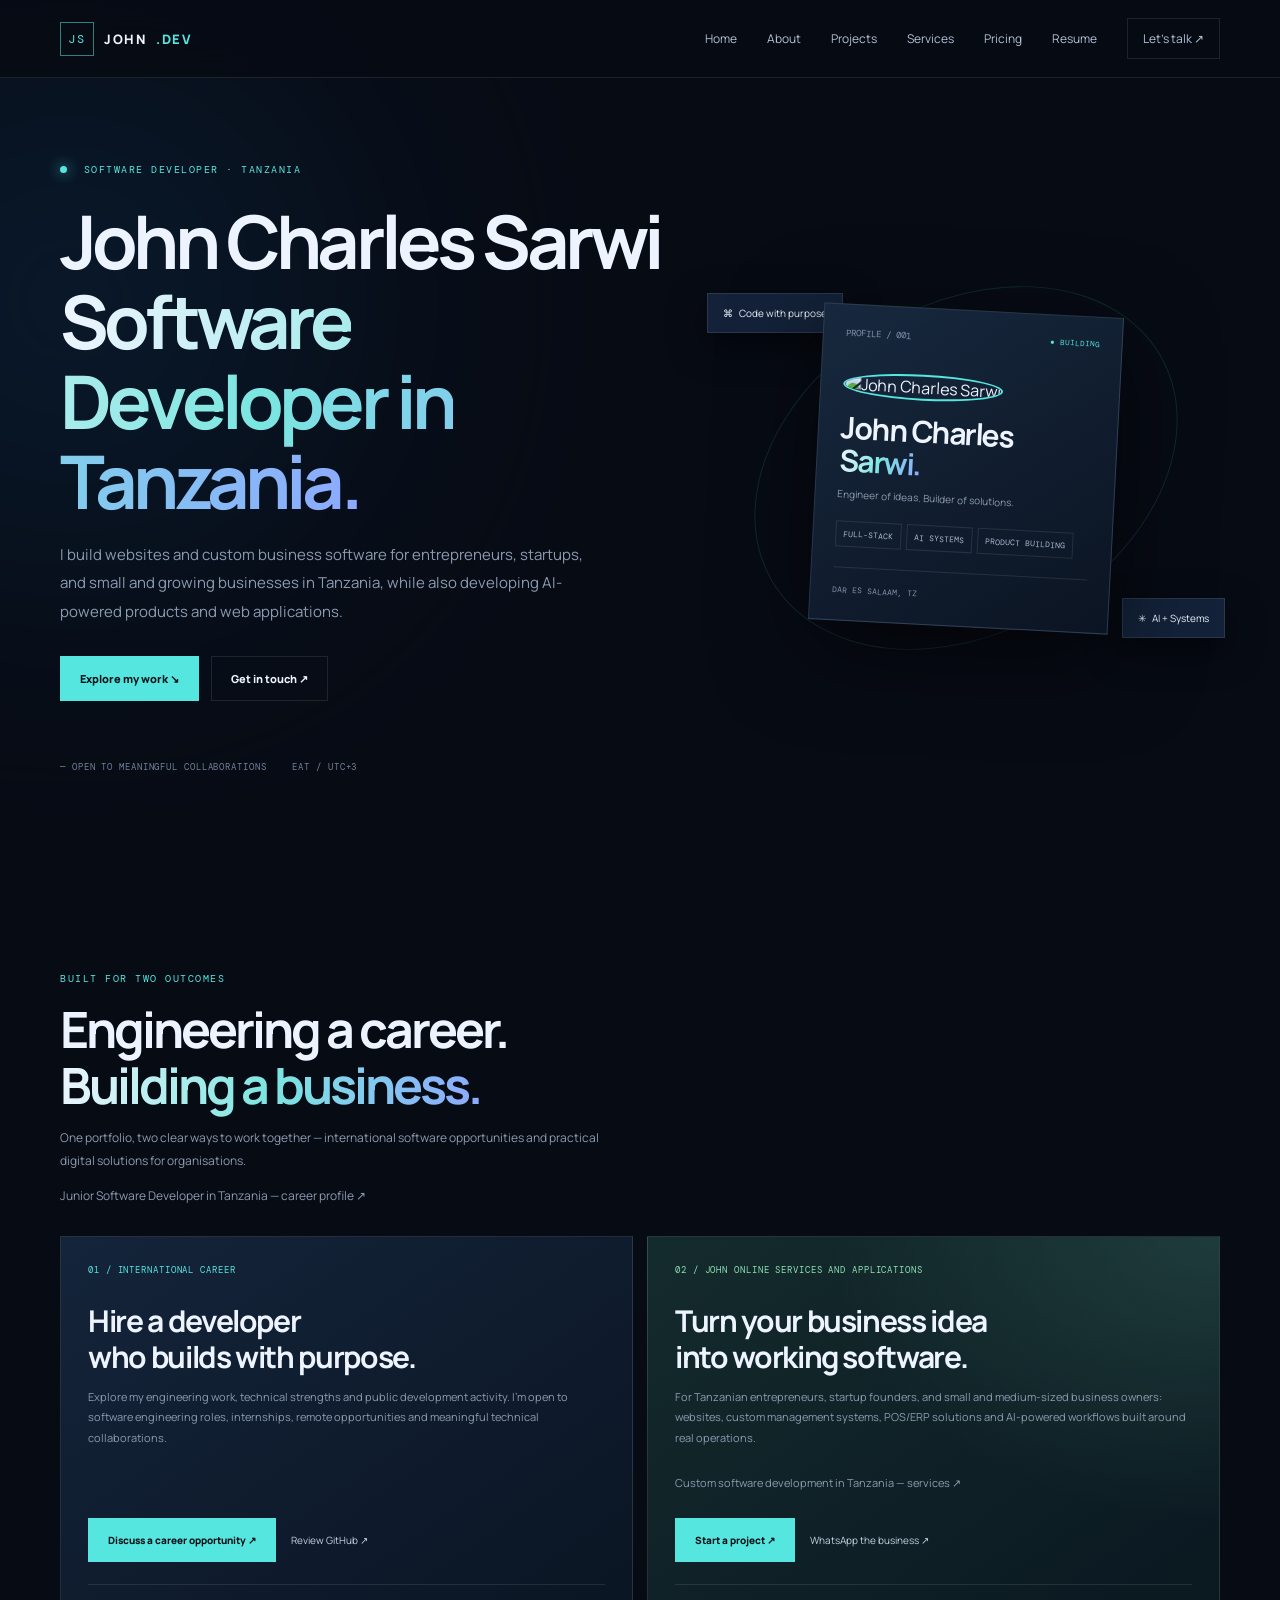
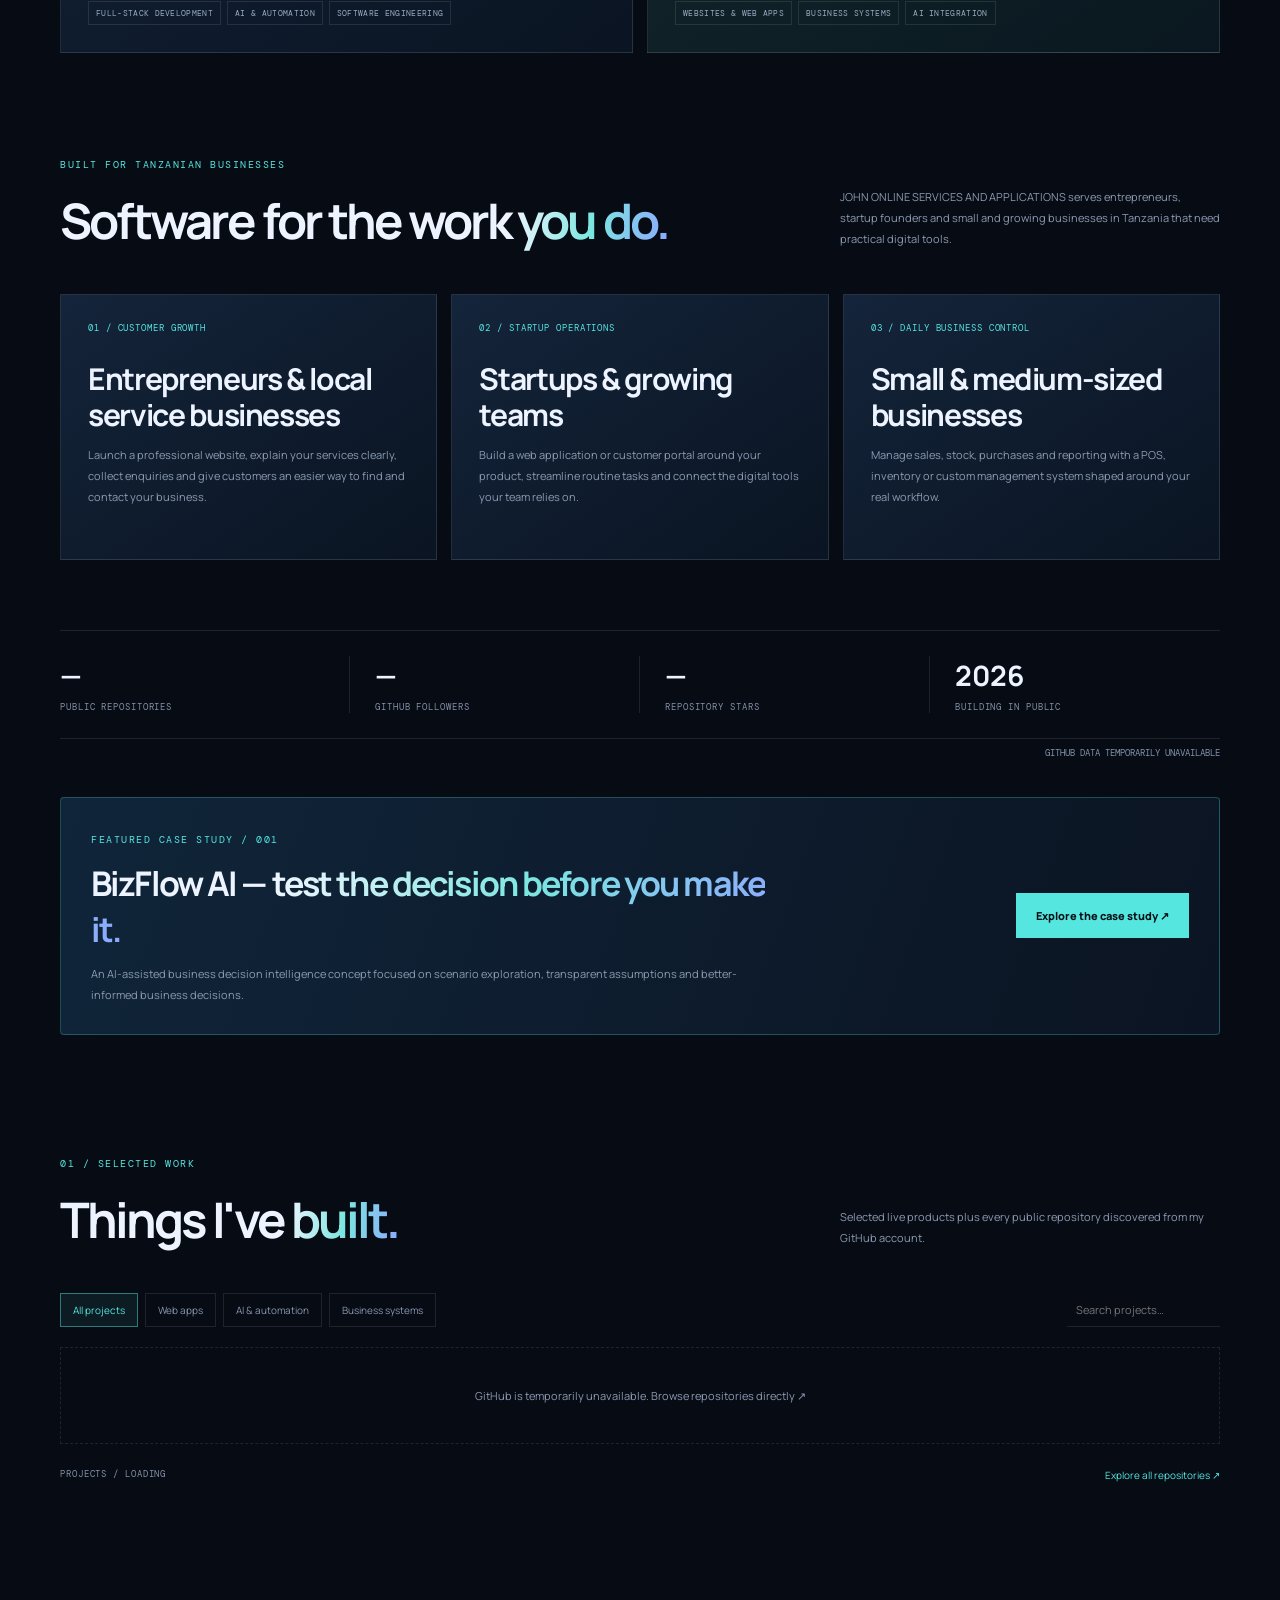
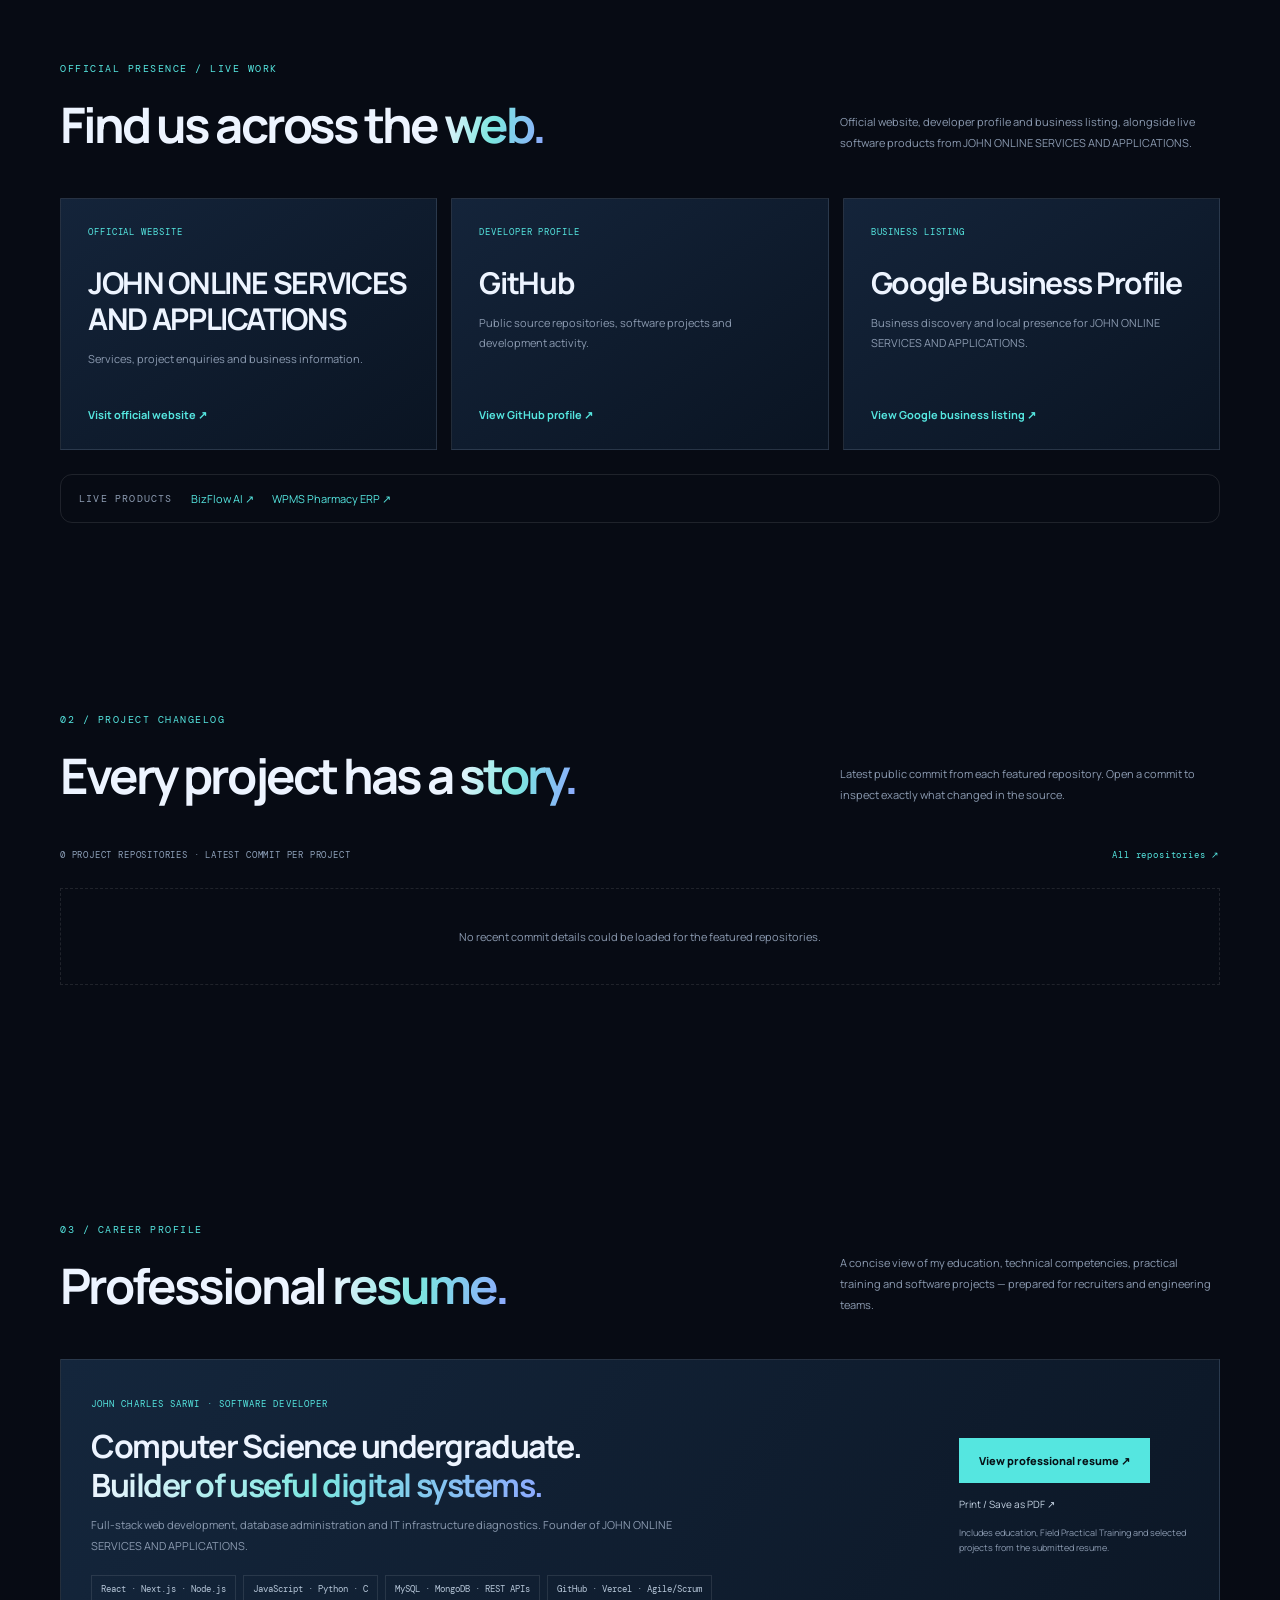
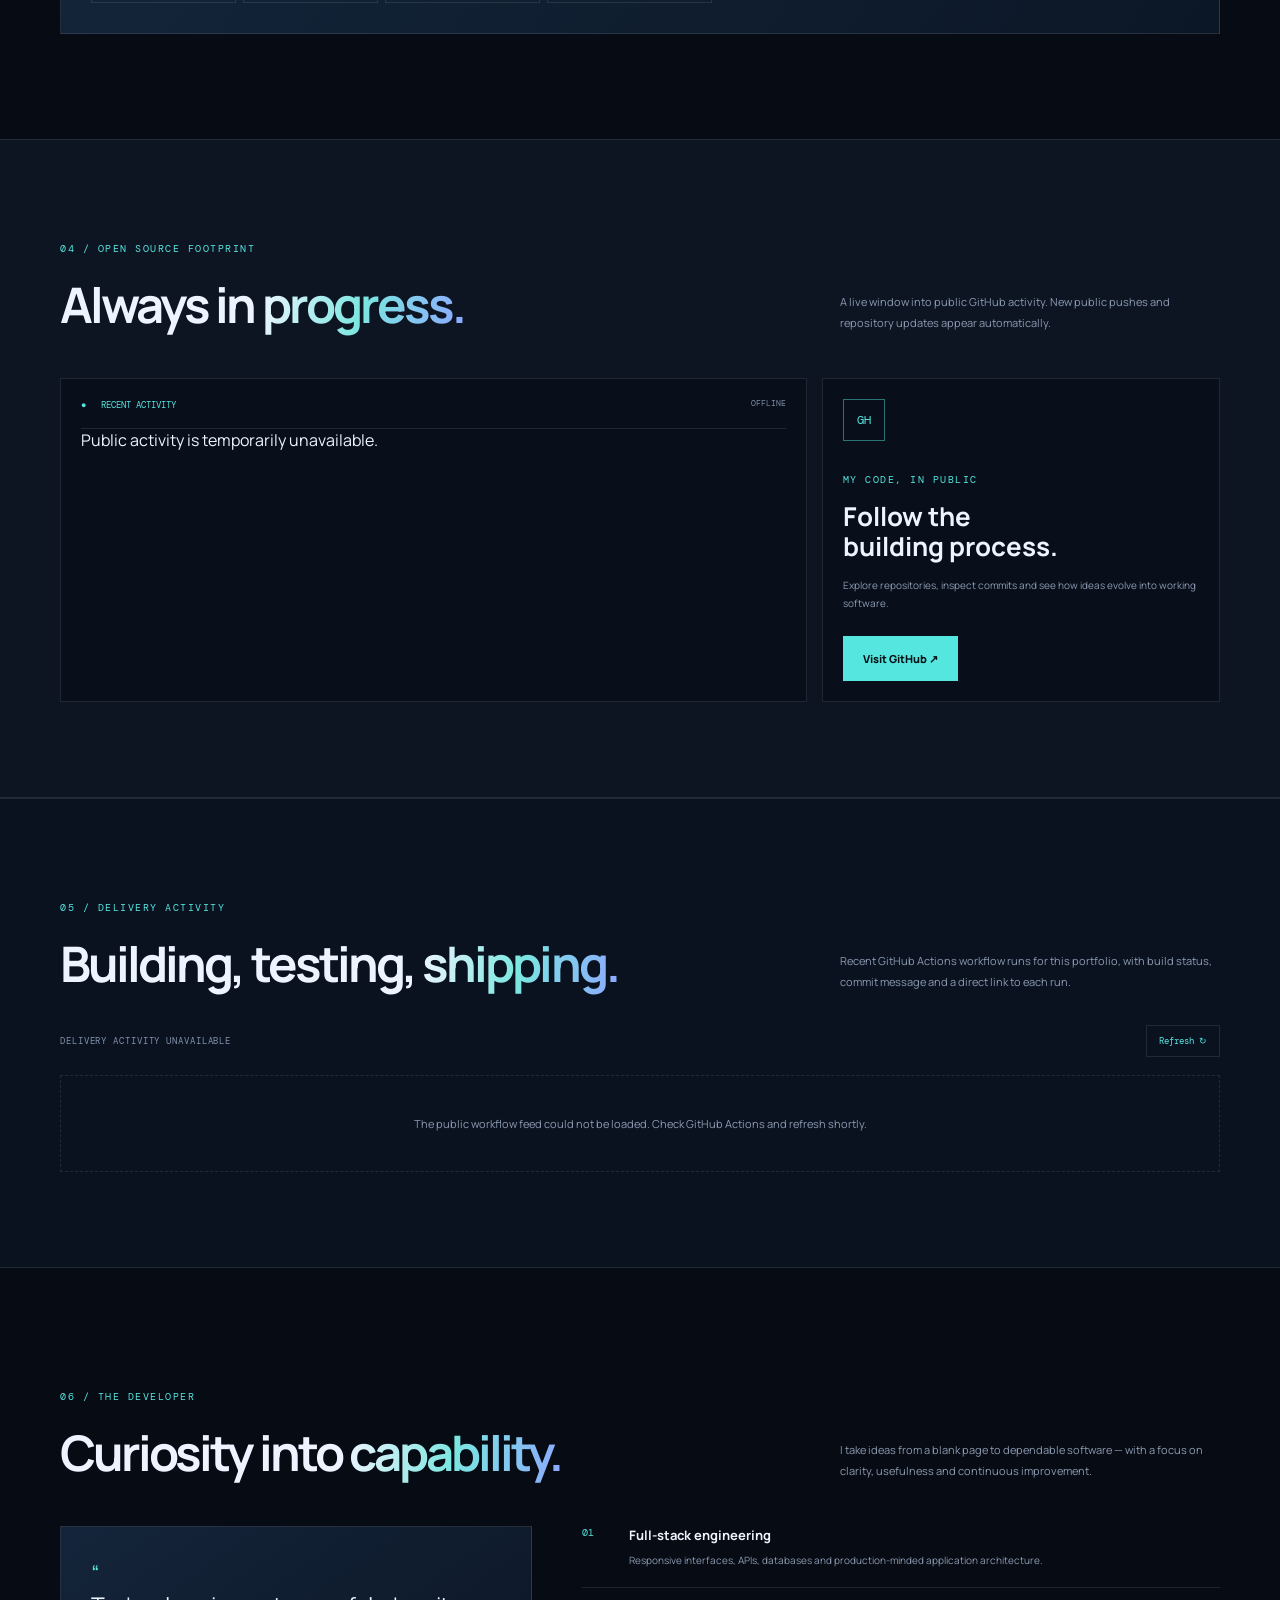
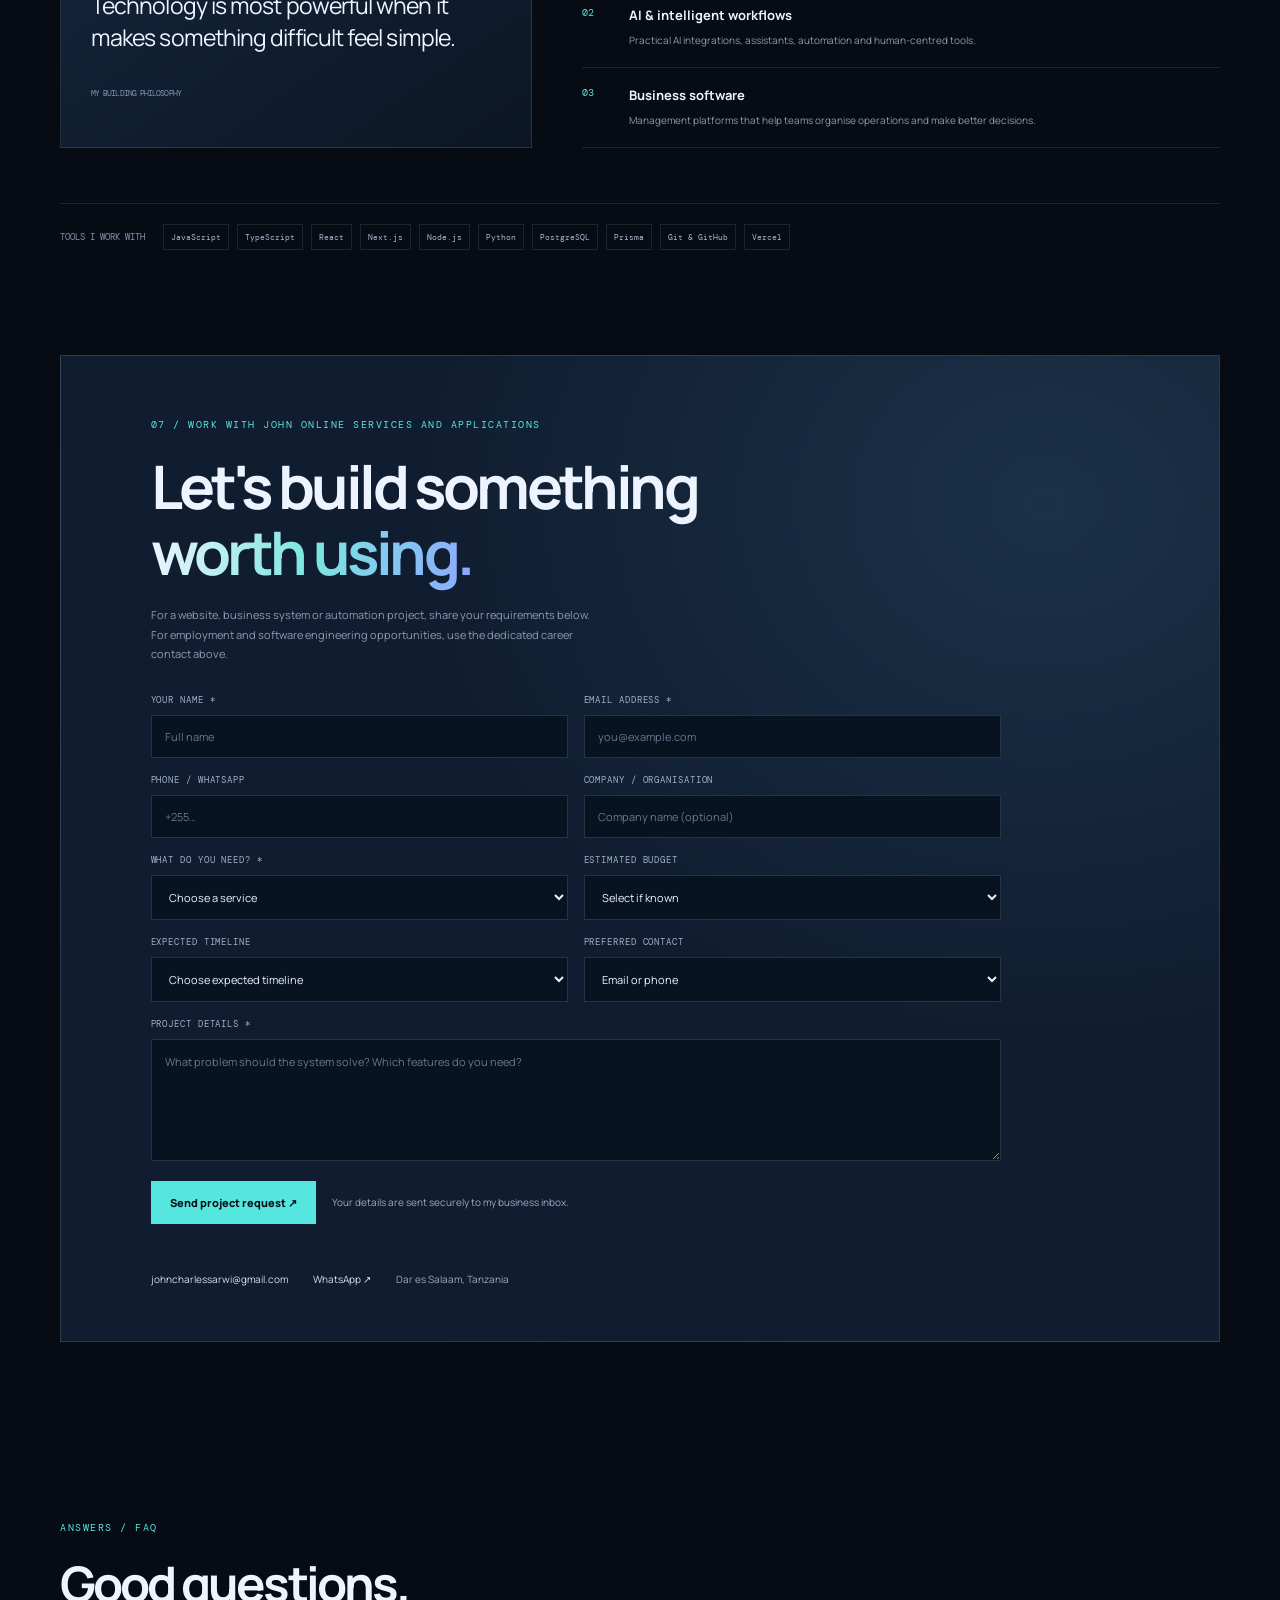
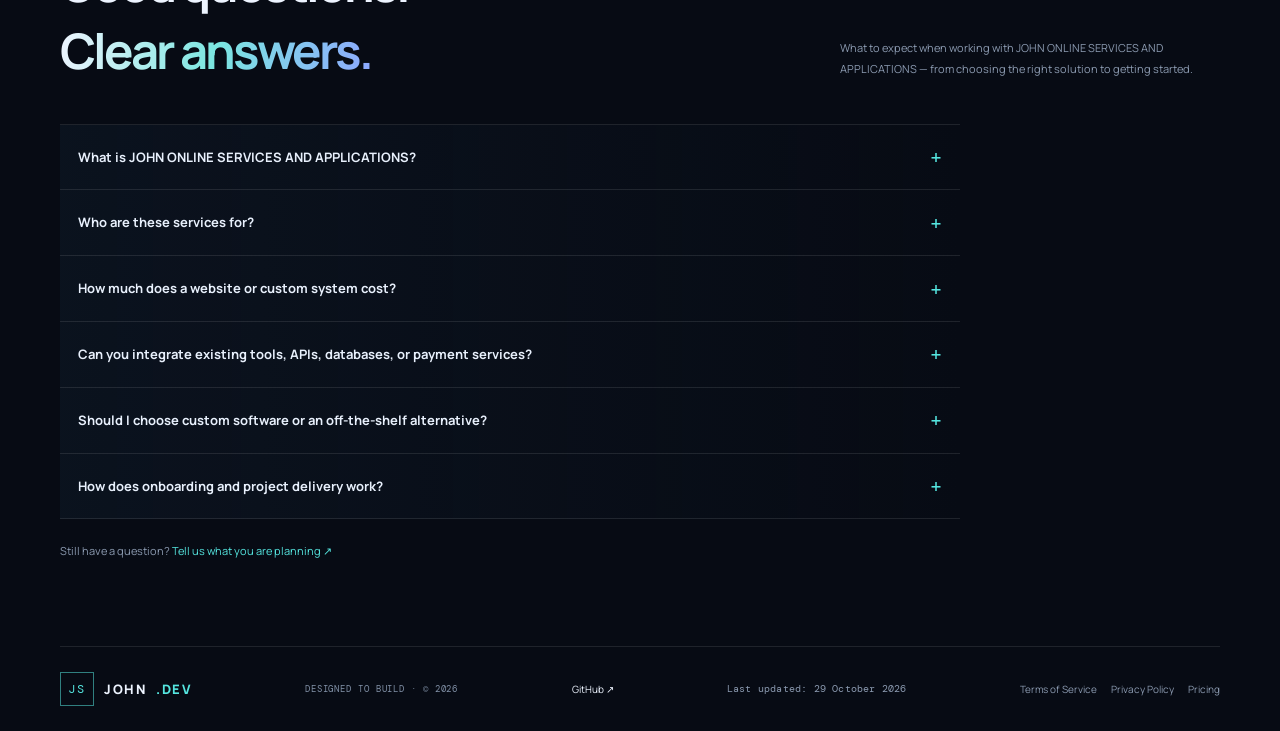
==== index.html @ c63dd0ce "seo: add verified freelancer profile to person entity" ====
<!doctype html>
<html lang="en"><head>
<meta charset="utf-8"><meta name="viewport" content="width=device-width,initial-scale=1">
<meta name="google-site-verification" content="5Con-IZ4HYx-VIyy6lgazP5pYM8YQE2hM-ytPcWqcHI"><meta name="author" content="John Charles Sarwi">
<link rel="me" href="https://www.freelancer.in/u/johnsarwi0002">
<meta name="theme-color" content="#070b14"><meta name="description" content="John Charles Sarwi is a software developer in Tanzania building web apps, AI tools and custom business systems for startups and growing businesses.">
<meta property="og:type" content="website"><meta property="og:locale" content="en_TZ"><meta property="profile:first_name" content="John"><meta property="profile:last_name" content="Sarwi"><meta property="og:site_name" content="John Charles Sarwi"><meta property="og:locale" content="en_TZ"><meta property="og:title" content="John Charles Sarwi | Full-Stack Software Developer in Tanzania"><meta property="og:description" content="John Charles Sarwi is a Tanzania-based Computer Science undergraduate and full-stack software developer building web applications, AI-powered products and business systems. Open to software roles, internships and remote opportunities."><meta property="og:url" content="https://john-charles-sarwi-portfolio.vercel.app/"><meta property="og:image" content="https://avatars.githubusercontent.com/u/263143496?v=4"><meta property="og:image:alt" content="John Charles Sarwi — software developer"><meta name="twitter:card" content="summary"><meta name="twitter:title" content="John Charles Sarwi | Full-Stack Software Developer in Tanzania"><meta name="twitter:description" content="John Charles Sarwi is a Tanzania-based Computer Science undergraduate and full-stack software developer building web applications, AI-powered products and business systems. Open to software roles, internships and remote opportunities."><meta name="twitter:image" content="https://avatars.githubusercontent.com/u/263143496?v=4"><link rel="canonical" href="https://john-charles-sarwi-portfolio.vercel.app/">
<link rel="icon" href="https://avatars.githubusercontent.com/u/263143496?v=4">
<link rel="preconnect" href="https://fonts.googleapis.com"><link rel="preconnect" href="https://fonts.gstatic.com" crossorigin><link href="https://fonts.googleapis.com/css2?family=DM+Mono:wght@400;500&family=Manrope:wght@400;500;600;700;800&display=swap" rel="stylesheet">
<link rel="stylesheet" href="./styles.css"><title>John Charles Sarwi | Full-Stack Software Developer in Tanzania</title><script type="application/ld+json">
{
  "@context": "https://schema.org",
  "@graph": [
    {
      "@type": "Person",
      "@id": "https://john-charles-sarwi-portfolio.vercel.app/#john-charles-sarwi",
      "name": "John Charles Sarwi",
      "url": "https://john-charles-sarwi-portfolio.vercel.app/",
      "jobTitle": "Software Developer",
      "description": "Computer Science undergraduate and full-stack software developer based in Tanzania.",
      "address": {
        "@type": "PostalAddress",
        "addressCountry": "TZ"
      },
      "sameAs": [
        "https://github.com/johncharlessarwi-dot",
        "https://www.freelancer.in/u/johnsarwi0002"
      ],
      "knowsAbout": [
        "Full-stack web development",
        "Software engineering",
        "Artificial intelligence",
        "Business management systems",
        "Database design",
        "Web application development"
      ]
    },
    {
      "@type": "Organization",
      "@id": "https://john-charles-sarwi-portfolio.vercel.app/#organization",
      "name": "JOHN ONLINE SERVICES AND APPLICATIONS",
      "sameAs": [
        "https://www.google.com/maps/search/?api=1&query=John%20Online%20Services%20%26%20Applications&query_place_id=ChIJe70pvuPZORgRhiDtPHcePhY"
      ],
      "url": "https://john-charles-sarwi-portfolio.vercel.app/",
      "email": "johncharlessarwi@gmail.com",
      "telephone": "+255698170989",
      "founder": {
        "@id": "https://john-charles-sarwi-portfolio.vercel.app/#john-charles-sarwi"
      },
      "areaServed": {
        "@type": "Country",
        "name": "Tanzania"
      },
      "description": "Websites, custom business systems, software development and AI-powered digital solutions."
    },
    {
      "@type": "WebSite",
      "@id": "https://john-charles-sarwi-portfolio.vercel.app/#website",
      "url": "https://john-charles-sarwi-portfolio.vercel.app/",
      "name": "John Charles Sarwi — Software Developer",
      "inLanguage": "en-TZ",
      "publisher": {
        "@id": "https://john-charles-sarwi-portfolio.vercel.app/#john-charles-sarwi"
      }
    },
    {
      "@type": "FAQPage",
      "@id": "https://john-charles-sarwi-portfolio.vercel.app/#faq",
      "url": "https://john-charles-sarwi-portfolio.vercel.app/#faq",
      "name": "Frequently asked questions — JOHN ONLINE SERVICES AND APPLICATIONS",
      "mainEntity": [
        {
          "@type": "Question",
          "name": "What is JOHN ONLINE SERVICES AND APPLICATIONS?",
          "acceptedAnswer": {
            "@type": "Answer",
            "text": "JOHN ONLINE SERVICES AND APPLICATIONS provides digital services including custom websites and web applications, business management systems, POS and ERP solutions, inventory tools, and AI-enabled workflows. The aim is to turn practical business or organisational needs into useful software."
          }
        },
        {
          "@type": "Question",
          "name": "Who are these services for?",
          "acceptedAnswer": {
            "@type": "Answer",
            "text": "The services are intended for individuals, startups, small and medium-sized businesses, and organisations that need a website, a tailored digital system, or help improving an existing workflow."
          }
        },
        {
          "@type": "Question",
          "name": "How much does a website or custom system cost?",
          "acceptedAnswer": {
            "@type": "Answer",
            "text": "There is no single fixed price for every project. Cost depends on the required features, complexity, integrations, delivery scope, and ongoing support. Share your requirements and estimated budget through the project form to request a tailored quotation before committing."
          }
        },
        {
          "@type": "Question",
          "name": "Can you integrate existing tools, APIs, databases, or payment services?",
          "acceptedAnswer": {
            "@type": "Answer",
            "text": "Integration requirements can be discussed during project discovery. Compatibility depends on the third-party provider, available API or documentation, access permissions, and technical requirements; the exact integration scope is confirmed before work begins."
          }
        },
        {
          "@type": "Question",
          "name": "Should I choose custom software or an off-the-shelf alternative?",
          "acceptedAnswer": {
            "@type": "Answer",
            "text": "An existing product or spreadsheet may be the better choice when it already handles your process well. Custom software is worth considering when your workflow has specific requirements, several processes need to work together, or standard tools create limitations. We can discuss both approaches before you decide."
          }
        },
        {
          "@type": "Question",
          "name": "How does onboarding and project delivery work?",
          "acceptedAnswer": {
            "@type": "Answer",
            "text": "Start by sending a project request with your goals and required features. We then discuss the requirements, confirm the proposed scope, estimate and milestones, and agree on the next steps. Once approved, the solution is developed, reviewed and tested with you before launch and handover."
          }
        }
      ]
    }
  ]
}
</script></head>
<body><div class="glow"></div><header><a class="brand" href="#home"><b>JS</b> JOHN<span>.DEV</span></a><button id="menu" type="button" aria-controls="nav" aria-expanded="false" aria-label="Open navigation menu">☰</button><nav id="nav"><a href="./index.html">Home</a><a href="./about.html">About</a><a href="./projects.html">Projects</a><a href="./services.html">Services</a><a href="./pricing.html">Pricing</a><a href="./resume.html">Resume</a><a href="./contact.html" class="navbtn">Let's talk ↗</a></nav></header>
<main><section class="hero wrap" id="home"><div><div class="eyebrow"><i></i> SOFTWARE DEVELOPER · TANZANIA</div><h1>John Charles Sarwi<br><em>Software Developer in Tanzania.</em></h1><p class="lead">I build websites and custom business software for entrepreneurs, startups, and small and growing businesses in Tanzania, while also developing AI-powered products and web applications.</p><div class="actions"><a class="primary" href="#work">Explore my work ↘</a><a class="secondary" href="mailto:johncharlessarwi@gmail.com">Get in touch ↗</a></div><div class="meta">— OPEN TO MEANINGFUL COLLABORATIONS <span>EAT / UTC+3</span></div></div><div class="visual"><div class="orbit"></div><div class="profile"><div class="profiletop">PROFILE / 001 <small>● BUILDING</small></div><img src="https://avatars.githubusercontent.com/u/263143496?v=4" alt="John Charles Sarwi" width="76" height="76" fetchpriority="high" decoding="async"><h2>John Charles<br><em>Sarwi.</em></h2><p>Engineer of ideas. Builder of solutions.</p><div class="tags"><span>FULL-STACK</span><span>AI SYSTEMS</span><span>PRODUCT BUILDING</span></div><hr><small>DAR ES SALAAM, TZ</small></div><div class="float f1">⌘ &nbsp; Code with purpose</div><div class="float f2">✳ &nbsp; AI + Systems</div></div></section>
<section class="dual-path wrap" aria-label="Career and business opportunities">
<div class="path-intro"><label>BUILT FOR TWO OUTCOMES</label><h2>Engineering a career.<br><em>Building a business.</em></h2><p>One portfolio, two clear ways to work together — international software opportunities and practical digital solutions for organisations.</p><p><a href="./software-developer-tanzania.html">Junior Software Developer in Tanzania — career profile ↗</a></p></div>
<div class="path-grid">
<article class="path-card career-path" id="career"><div class="path-index">01 / INTERNATIONAL CAREER</div><h3>Hire a developer<br>who builds with purpose.</h3><p>Explore my engineering work, technical strengths and public development activity. I'm open to software engineering roles, internships, remote opportunities and meaningful technical collaborations.</p><div class="path-actions"><a class="primary" href="mailto:johncharlessarwi@gmail.com?subject=Software%20Developer%20Opportunity">Discuss a career opportunity ↗</a><a href="https://github.com/johncharlessarwi-dot" target="_blank" rel="noreferrer">Review GitHub ↗</a></div><div class="path-tags"><span>FULL-STACK DEVELOPMENT</span><span>AI & AUTOMATION</span><span>SOFTWARE ENGINEERING</span></div></article>
<article class="path-card business-path" id="business"><div class="path-index">02 / JOHN ONLINE SERVICES AND APPLICATIONS</div><h3>Turn your business idea<br>into working software.</h3><p>For Tanzanian entrepreneurs, startup founders, and small and medium-sized business owners: websites, custom management systems, POS/ERP solutions and AI-powered workflows built around real operations.</p><p><a href="./custom-software-development-tanzania.html">Custom software development in Tanzania — services ↗</a></p><div class="path-actions"><a class="primary" href="#contact">Start a project ↗</a><a href="https://wa.me/255698170989?text=Hello%20JOHN%20ONLINE%20SERVICES%20AND%20APPLICATIONS%2C%20I%20would%20like%20to%20discuss%20a%20digital%20solution." target="_blank" rel="noreferrer">WhatsApp the business ↗</a></div><div class="path-tags"><span>WEBSITES & WEB APPS</span><span>BUSINESS SYSTEMS</span><span>AI INTEGRATION</span></div></article>
</div></section>
<section class="section wrap buyer-use-cases" id="business-use-cases"><div class="heading"><div><label>BUILT FOR TANZANIAN BUSINESSES</label><h2>Software for the work <em>you do.</em></h2></div><p>JOHN ONLINE SERVICES AND APPLICATIONS serves entrepreneurs, startup founders and small and growing businesses in Tanzania that need practical digital tools.</p></div><div class="path-grid"><article class="path-card"><div class="path-index">01 / CUSTOMER GROWTH</div><h3>Entrepreneurs & local service businesses</h3><p>Launch a professional website, explain your services clearly, collect enquiries and give customers an easier way to find and contact your business.</p></article><article class="path-card"><div class="path-index">02 / STARTUP OPERATIONS</div><h3>Startups & growing teams</h3><p>Build a web application or customer portal around your product, streamline routine tasks and connect the digital tools your team relies on.</p></article><article class="path-card"><div class="path-index">03 / DAILY BUSINESS CONTROL</div><h3>Small & medium-sized businesses</h3><p>Manage sales, stock, purchases and reporting with a POS, inventory or custom management system shaped around your real workflow.</p></article></div></section><section class="stats wrap"><div><b id="repos">—</b><small>PUBLIC REPOSITORIES</small></div><div><b id="followers">—</b><small>GITHUB FOLLOWERS</small></div><div><b id="stars">—</b><small>REPOSITORY STARS</small></div><div><b>2026</b><small>BUILDING IN PUBLIC</small></div><p id="sync">Connecting to GitHub…</p></section>
<section class="featured-case wrap" aria-label="Featured project case study"><div><label>FEATURED CASE STUDY / 001</label><h2>BizFlow AI — <em>test the decision before you make it.</em></h2><p>An AI-assisted business decision intelligence concept focused on scenario exploration, transparent assumptions and better-informed business decisions.</p></div><a class="primary" href="./bizflow-ai.html">Explore the case study ↗</a></section>
<section class="section wrap" id="work"><div class="heading"><div><label>01 / SELECTED WORK</label><h2>Things I've <em>built.</em></h2></div><p>Selected live products plus every public repository discovered from my GitHub account.</p></div><div class="toolbar"><div id="filters"><button class="active" data-filter="all">All projects</button><button data-filter="web">Web apps</button><button data-filter="ai">AI & automation</button><button data-filter="systems">Business systems</button></div><input id="search" placeholder="Search projects…" aria-label="Search projects"></div><div id="projects" class="projects"><div class="loading">Loading projects from GitHub…</div></div><div class="foot"><small id="count">PROJECTS / LOADING</small><a href="https://github.com/johncharlessarwi-dot?tab=repositories" target="_blank" rel="noreferrer">Explore all repositories ↗</a></div></section>
<section class="section wrap official-presence" id="official-presence"><div class="heading"><div><label>OFFICIAL PRESENCE / LIVE WORK</label><h2>Find us across the <em>web.</em></h2></div><p>Official website, developer profile and business listing, alongside live software products from JOHN ONLINE SERVICES AND APPLICATIONS.</p></div><div class="path-grid"><article class="path-card"><div class="path-index">OFFICIAL WEBSITE</div><h3>JOHN ONLINE SERVICES AND APPLICATIONS</h3><p>Services, project enquiries and business information.</p><a href="https://john-charles-sarwi-portfolio.vercel.app/" rel="me">Visit official website ↗</a></article><article class="path-card"><div class="path-index">DEVELOPER PROFILE</div><h3>GitHub</h3><p>Public source repositories, software projects and development activity.</p><a href="https://github.com/johncharlessarwi-dot" target="_blank" rel="me noopener noreferrer">View GitHub profile ↗</a></article><article class="path-card"><div class="path-index">BUSINESS LISTING</div><h3>Google Business Profile</h3><p>Business discovery and local presence for JOHN ONLINE SERVICES AND APPLICATIONS.</p><a href="https://www.google.com/maps/search/?api=1&query=John%20Online%20Services%20%26%20Applications&query_place_id=ChIJe70pvuPZORgRhiDtPHcePhY" target="_blank" rel="noopener noreferrer">View Google business listing ↗</a></article></div><div class="presence-products"><span>LIVE PRODUCTS</span><a href="https://bizflow-ai-xi.vercel.app/" target="_blank" rel="noopener noreferrer">BizFlow AI ↗</a><a href="https://wpms-ten.vercel.app/" target="_blank" rel="noopener noreferrer">WPMS Pharmacy ERP ↗</a></div></section><section class="section wrap" id="changelog"><div class="heading"><div><label>02 / PROJECT CHANGELOG</label><h2>Every project has a <em>story.</em></h2></div><p>Latest public commit from each featured repository. Open a commit to inspect exactly what changed in the source.</p></div><div class="updates-toolbar"><span id="project-updates-status">LOADING PROJECT CHANGELOG…</span><a href="https://github.com/johncharlessarwi-dot?tab=repositories" target="_blank" rel="noreferrer">All repositories ↗</a></div><div id="project-updates" class="project-updates-list"><div class="loading">Loading latest project commits…</div></div></section>
<section class="section wrap resume-center" id="resume"><div class="heading"><div><label>03 / CAREER PROFILE</label><h2>Professional <em>resume.</em></h2></div><p>A concise view of my education, technical competencies, practical training and software projects — prepared for recruiters and engineering teams.</p></div><div class="resume-preview"><div><span class="resume-kicker">JOHN CHARLES SARWI · SOFTWARE DEVELOPER</span><h3>Computer Science undergraduate.<br><em>Builder of useful digital systems.</em></h3><p>Full-stack web development, database administration and IT infrastructure diagnostics. Founder of JOHN ONLINE SERVICES AND APPLICATIONS.</p><div class="resume-highlights"><span>React · Next.js · Node.js</span><span>JavaScript · Python · C</span><span>MySQL · MongoDB · REST APIs</span><span>GitHub · Vercel · Agile/Scrum</span></div></div><div class="resume-links"><a class="primary" href="./resume.html">View professional resume ↗</a><a href="./resume.html">Print / Save as PDF ↗</a><small>Includes education, Field Practical Training and selected projects from the submitted resume.</small></div></div></section>
<section class="band" id="activity"><div class="wrap"><div class="heading"><div><label>04 / OPEN SOURCE FOOTPRINT</label><h2>Always in <em>progress.</em></h2></div><p>A live window into public GitHub activity. New public pushes and repository updates appear automatically.</p></div><div class="activitygrid"><div class="activity"><div class="panelhead">● &nbsp; RECENT ACTIVITY <small id="activitytime">SYNCING</small></div><div id="events">Fetching recent public activity…</div></div><aside><div class="gh">GH</div><label>MY CODE, IN PUBLIC</label><h3>Follow the<br>building process.</h3><p>Explore repositories, inspect commits and see how ideas evolve into working software.</p><a class="primary" href="https://github.com/johncharlessarwi-dot" target="_blank" rel="noreferrer">Visit GitHub ↗</a></aside></div></div></section>
<section class="band deploy-band" id="deployments"><div class="wrap"><div class="heading"><div><label>05 / DELIVERY ACTIVITY</label><h2>Building, testing, <em>shipping.</em></h2></div><p>Recent GitHub Actions workflow runs for this portfolio, with build status, commit message and a direct link to each run.</p></div><div class="deploy-toolbar"><span id="deploy-status">CONNECTING TO GITHUB ACTIONS…</span><button id="refresh-deployments" type="button">Refresh ↻</button></div><div id="deployments-list" class="deployments-list"><div class="loading">Loading recent GitHub Actions activity…</div></div></div></section>
<section class="section wrap" id="about"><div class="heading"><div><label>06 / THE DEVELOPER</label><h2>Curiosity into <em>capability.</em></h2></div><p>I take ideas from a blank page to dependable software — with a focus on clarity, usefulness and continuous improvement.</p></div><div class="aboutgrid"><blockquote>“<br>Technology is most powerful when it makes something difficult feel simple.<small>MY BUILDING PHILOSOPHY</small></blockquote><div class="capabilities"><article><b>01</b><div><h3>Full-stack engineering</h3><p>Responsive interfaces, APIs, databases and production-minded application architecture.</p></div></article><article><b>02</b><div><h3>AI & intelligent workflows</h3><p>Practical AI integrations, assistants, automation and human-centred tools.</p></div></article><article><b>03</b><div><h3>Business software</h3><p>Management platforms that help teams organise operations and make better decisions.</p></div></article></div></div><div class="stack"><small>TOOLS I WORK WITH</small><span>JavaScript</span><span>TypeScript</span><span>React</span><span>Next.js</span><span>Node.js</span><span>Python</span><span>PostgreSQL</span><span>Prisma</span><span>Git & GitHub</span><span>Vercel</span></div></section>
<section class="wrap contact" id="contact"><label>07 / WORK WITH JOHN ONLINE SERVICES AND APPLICATIONS</label><h2>Let's build something<br><em>worth using.</em></h2><p>For a website, business system or automation project, share your requirements below. For employment and software engineering opportunities, use the dedicated career contact above.</p><form id="project-form" class="project-form"><div class="form-grid"><label>YOUR NAME *<input name="name" required maxlength="100" autocomplete="name" placeholder="Full name"></label><label>EMAIL ADDRESS *<input name="email" type="email" required maxlength="160" autocomplete="email" placeholder="you@example.com"></label><label>PHONE / WHATSAPP<input name="phone" maxlength="40" autocomplete="tel" placeholder="+255…"></label><label>COMPANY / ORGANISATION<input name="company" maxlength="120" autocomplete="organization" placeholder="Company name (optional)"></label><label>WHAT DO YOU NEED? *<select name="service" required><option value="">Choose a service</option><option>Custom website</option><option>Business management system</option><option>Pharmacy / healthcare system</option><option>Inventory / POS / ERP</option><option>AI solution / automation</option><option>Mobile application</option><option>API / backend development</option><option>Consultation / other</option></select></label><label>ESTIMATED BUDGET<select name="budget"><option value="">Select if known</option><option>Below TSh 300,000</option><option>TSh 300,000 – 700,000</option><option>TSh 700,000 – 1,500,000</option><option>TSh 1,500,000 – 3,000,000</option><option>Above TSh 3,000,000</option><option>Let's discuss</option></select></label><label class="full">PROJECT DETAILS *<textarea name="message" required maxlength="4000" rows="5" placeholder="What problem should the system solve? Which features do you need?"></textarea></label><label class="honeypot" aria-hidden="true">Leave this field empty<input name="website" tabindex="-1" autocomplete="off"></label></div><input type="hidden" name="formStartedAt" id="form-started-at"><div class="form-actions"><button class="primary" id="submit-project" type="submit">Send project request ↗</button><span id="form-status" role="status" aria-live="polite">Your details are sent securely to my business inbox.</span></div></form><div class="contactmeta"><a href="mailto:johncharlessarwi@gmail.com">johncharlessarwi@gmail.com</a><a href="https://wa.me/255698170989" target="_blank" rel="noreferrer">WhatsApp ↗</a><span>Dar es Salaam, Tanzania</span></div></section>
<section class="section wrap faq-section" id="faq" aria-labelledby="faq-title">
  <div class="heading"><div><label>ANSWERS / FAQ</label><h2 id="faq-title">Good questions.<br><em>Clear answers.</em></h2></div><p>What to expect when working with JOHN ONLINE SERVICES AND APPLICATIONS — from choosing the right solution to getting started.</p></div>
  <div class="faq-list">
    <details class="faq-item"><summary>What is JOHN ONLINE SERVICES AND APPLICATIONS?</summary><p>JOHN ONLINE SERVICES AND APPLICATIONS provides digital services including custom websites and web applications, business management systems, POS and ERP solutions, inventory tools, and AI-enabled workflows. The aim is to turn practical business or organisational needs into useful software.</p></details>
    <details class="faq-item"><summary>Who are these services for?</summary><p>The services are intended for individuals, startups, small and medium-sized businesses, and organisations that need a website, a tailored digital system, or help improving an existing workflow.</p></details>
    <details class="faq-item"><summary>How much does a website or custom system cost?</summary><p>There is no single fixed price for every project. Cost depends on the required features, complexity, integrations, delivery scope, and ongoing support. Share your requirements and estimated budget through the project form to request a tailored quotation before committing.</p></details>
    <details class="faq-item"><summary>Can you integrate existing tools, APIs, databases, or payment services?</summary><p>Integration requirements can be discussed during project discovery. Compatibility depends on the third-party provider, available API or documentation, access permissions, and technical requirements; the exact integration scope is confirmed before work begins.</p></details>
    <details class="faq-item"><summary>Should I choose custom software or an off-the-shelf alternative?</summary><p>An existing product or spreadsheet may be the better choice when it already handles your process well. Custom software is worth considering when your workflow has specific requirements, several processes need to work together, or standard tools create limitations. We can discuss both approaches before you decide.</p></details>
    <details class="faq-item"><summary>How does onboarding and project delivery work?</summary><p>Start by sending a project request with your goals and required features. We then discuss the requirements, confirm the proposed scope, estimate and milestones, and agree on the next steps. Once approved, the solution is developed, reviewed and tested with you before launch and handover.</p></details>
  </div>
  <p class="faq-contact">Still have a question? <a href="#contact">Tell us what you are planning ↗</a></p>
</section>
</main>
<dialog id="case-study-dialog" class="case-study-dialog" aria-labelledby="case-study-title"><div class="case-study-head"><span id="case-study-category">PROJECT OVERVIEW</span><button id="case-study-close" type="button" aria-label="Close project overview">✕</button></div><h2 id="case-study-title">Project title</h2><p id="case-study-summary" class="case-study-summary"></p><div class="case-study-detail"><label>PROJECT REPOSITORY</label><p id="case-study-repository"></p><label>TECHNOLOGIES & AREAS</label><div id="case-study-tags" class="case-study-tags"></div><p id="case-study-updated" class="case-study-updated"></p></div><div id="case-study-links" class="case-study-links"></div><p class="case-study-disclaimer">Project details are based on the public repository profile. Visit the source or live project for the latest implementation and capabilities.</p></dialog>
<footer class="wrap"><a class="brand" href="#home"><b>JS</b> JOHN<span>.DEV</span></a><small>DESIGNED TO BUILD · © <span id="year">2026</span></small><a href="https://github.com/johncharlessarwi-dot" target="_blank" rel="noreferrer">GitHub ↗</a><small class="last-updated">Last updated: 29 October 2026</small><div class="footer-legal"><a href="./terms.html">Terms of Service</a><a href="./privacy.html">Privacy Policy</a><a href="./pricing.html">Pricing</a></div></footer><script src="./navigation.js" defer></script><script src="./app.js" defer></script><script src="./analytics.js" defer></script></body></html>
---- styles.css ----
:root{--bg:#070b14;--panel:#101b2c;--text:#edf4ff;--muted:#8c9bb1;--line:#ffffff19;--cyan:#55e6e0;--mono:'DM Mono',monospace;--font:'Manrope',sans-serif}*{box-sizing:border-box}html{scroll-behavior:smooth;scroll-padding-top:90px}body{margin:0;background:var(--bg);color:var(--text);font-family:var(--font);overflow-x:hidden}a{color:inherit;text-decoration:none}button,input{font:inherit}.wrap{width:min(1160px,calc(100% - 48px));margin:auto}.glow{position:absolute;z-index:-1;top:50px;left:-180px;width:500px;height:500px;border-radius:50%;background:#155e9d;filter:blur(140px);opacity:.22}header{height:78px;padding:0 max(24px,calc((100vw - 1160px)/2));display:flex;align-items:center;justify-content:space-between;position:sticky;top:0;z-index:9;background:#070b14df;backdrop-filter:blur(18px);border-bottom:1px solid var(--line)}.brand{font-size:13px;font-weight:800;letter-spacing:.12em;display:flex;align-items:center;gap:10px}.brand b{width:34px;height:34px;border:1px solid #55e6e088;color:var(--cyan);display:grid;place-items:center;font:12px var(--mono)}.brand span{color:var(--cyan)}nav{display:flex;gap:30px;align-items:center;font-size:12px;color:#b4c2d6}nav a:hover,footer>a:hover{color:var(--cyan)}.navbtn{border:1px solid var(--line);padding:11px 15px}#menu{display:none;background:none;border:0;color:white}.hero{min-height:670px;padding-top:85px;padding-bottom:100px;display:grid;grid-template-columns:1.1fr .9fr;align-items:center;gap:30px}.eyebrow,label{font:10px var(--mono);letter-spacing:.15em;color:var(--cyan)}.eyebrow i{display:inline-block;width:7px;height:7px;border-radius:50%;background:var(--cyan);margin-right:9px;box-shadow:0 0 14px var(--cyan)}h1{font-size:clamp(42px,6vw,74px);line-height:1.08;letter-spacing:-.065em;margin:25px 0 20px}em{font-style:normal;background:linear-gradient(100deg,#f0f5ff,#7be6e0,#8da8ff);background-clip:text;color:transparent}.lead{font-size:15px;line-height:1.9;color:var(--muted);max-width:550px}.actions{display:flex;gap:12px;flex-wrap:wrap;margin-top:30px}.primary,.secondary{display:inline-block;padding:14px 19px;font-size:11px;font-weight:800;border:1px solid transparent;transition:.2s}.primary{background:var(--cyan);color:#061116}.secondary{border-color:var(--line)}.primary:hover,.secondary:hover{transform:translateY(-3px)}.meta{font:9px var(--mono);letter-spacing:.1em;color:#71829a;margin-top:60px}.meta span{margin-left:20px}.visual{height:450px;display:grid;place-items:center;position:relative}.orbit{position:absolute;width:450px;height:330px;border:1px solid #55e6e022;border-radius:50%;transform:rotate(-30deg)}.profile{width:300px;padding:22px;background:linear-gradient(145deg,#17283e,#0b1422);border:1px solid #91b3d333;box-shadow:0 25px 90px #0009;transform:rotate(3deg);z-index:1}.profiletop{display:flex;justify-content:space-between;font:9px var(--mono);color:#8091aa}.profiletop small{color:var(--cyan)}.profile img{width:76px;height:76px;object-fit:cover;border-radius:50%;border:2px solid var(--cyan);margin-top:32px}.profile h2{font-size:30px;line-height:1.1;margin:14px 0 8px;letter-spacing:-.05em}.profile p{font-size:10px;color:var(--muted)}.tags{display:flex;gap:5px;flex-wrap:wrap;margin:20px 0}.tags span,.stack span{font:8px var(--mono);padding:7px;border:1px solid var(--line);color:#aabbd0}.profile hr{border:0;border-top:1px solid var(--line)}.profile>small{font:8px var(--mono);color:#8293aa}.float{position:absolute;background:#132239;border:1px solid var(--line);padding:12px 15px;font-size:10px;box-shadow:0 12px 35px #0008}.f1{top:50px;left:-5px}.f2{right:-5px;bottom:55px}.stats{display:grid;grid-template-columns:repeat(4,1fr);padding:25px 0;border-top:1px solid var(--line);border-bottom:1px solid var(--line);position:relative}.stats>div{padding-left:25px;border-right:1px solid var(--line);display:flex;flex-direction:column;gap:7px}.stats>div:first-child{padding-left:0}.stats>div:nth-child(4){border:0}.stats b{font-size:28px}.stats small,.foot small,footer small{font:9px var(--mono);color:#8292a8;letter-spacing:.1em}.stats p{position:absolute;right:0;bottom:-30px;font:9px var(--mono);color:#8192a9}.section{padding-top:115px;padding-bottom:105px}.heading{display:flex;justify-content:space-between;align-items:end;gap:30px;margin-bottom:40px}.heading h2{font-size:clamp(34px,4vw,49px);letter-spacing:-.06em;margin:14px 0 0}.heading>p{max-width:380px;font-size:11px;line-height:1.9;color:var(--muted);margin:0 0 4px}.toolbar{display:flex;justify-content:space-between;gap:18px;align-items:center;margin-bottom:20px}#filters{display:flex;gap:7px;flex-wrap:wrap}#filters button{padding:9px 12px;border:1px solid var(--line);background:none;color:#8797ad;font-size:10px;cursor:pointer}#filters button.active,#filters button:hover{border-color:#55e6e077;color:var(--cyan);background:#55e6e012}#search{background:none;border:0;border-bottom:1px solid var(--line);padding:9px;color:white;outline:0;font-size:11px}.projects{display:grid;grid-template-columns:repeat(3,1fr);gap:14px}.card{min-height:240px;padding:22px;background:linear-gradient(145deg,#111e30,#0b1320);border:1px solid var(--line);display:flex;flex-direction:column;transition:.25s}.card:hover{transform:translateY(-5px);border-color:#55e6e077}.cardtop{display:flex;justify-content:space-between;color:var(--cyan);font:9px var(--mono)}.card h3{font-size:17px;margin:25px 0 9px}.card p{font-size:10px;line-height:1.8;color:var(--muted);flex:1}.cardtags{display:flex;gap:5px;flex-wrap:wrap;margin-bottom:15px}.cardtags span{font:8px var(--mono);color:#9aabc1;background:#ffffff08;padding:5px 7px}.cardlinks{border-top:1px solid var(--line);padding-top:13px;display:flex;gap:16px;font-size:10px}.cardlinks a:hover{color:var(--cyan)}.loading,.empty{grid-column:1/-1;text-align:center;padding:40px;border:1px dashed var(--line);font-size:11px;color:var(--muted)}.foot{display:flex;justify-content:space-between;margin-top:24px;font-size:10px;color:var(--cyan)}.band{padding:95px 0;background:#0d1523;border-block:1px solid var(--line)}.activitygrid{display:grid;grid-template-columns:1.5fr .8fr;gap:15px}.activity,aside{border:1px solid var(--line);background:#080f1b;padding:20px}.panelhead{font:9px var(--mono);padding-bottom:17px;border-bottom:1px solid var(--line);color:var(--cyan)}.panelhead small{float:right;color:#7d8da4}.event{display:grid;grid-template-columns:82px 1fr;gap:12px;padding:16px 0;border-bottom:1px solid #ffffff0d;font-size:10px;color:#bac8da;line-height:1.7}.event time{font:9px var(--mono);color:#71829a}.event a{color:var(--cyan)}.event small{display:block;color:#7789a2}.gh{width:42px;height:42px;border:1px solid #55e6e077;color:var(--cyan);display:grid;place-items:center;font:12px var(--mono);margin-bottom:25px}aside h3{font-size:26px;line-height:1.15;margin:14px 0}aside p{font-size:10px;line-height:1.8;color:var(--muted);margin-bottom:24px}.aboutgrid{display:grid;grid-template-columns:.85fr 1.15fr;gap:50px}blockquote{margin:0;background:linear-gradient(145deg,#14243a,#0c1625);border:1px solid var(--line);padding:30px;font-size:23px;line-height:1.4;letter-spacing:-.04em}blockquote:first-line{color:var(--cyan)}blockquote small{display:block;font:8px var(--mono);color:#8293aa;margin-top:35px}.capabilities article{display:grid;grid-template-columns:35px 1fr;gap:12px;padding:18px 0;border-bottom:1px solid var(--line)}.capabilities article:first-child{padding-top:0}.capabilities b{font:10px var(--mono);color:var(--cyan)}.capabilities h3{font-size:13px;margin:0 0 7px}.capabilities p{font-size:10px;line-height:1.8;color:var(--muted);margin:0}.stack{display:flex;align-items:center;gap:8px;flex-wrap:wrap;margin-top:55px;padding-top:20px;border-top:1px solid var(--line)}.stack small{font:9px var(--mono);color:#8293aa;margin-right:10px}.contact{padding:55px 7%;margin-bottom:90px;background:radial-gradient(ellipse at 85% 15%,#315a7a55,transparent 45%),#101d30;border:1px solid #ffffff20}.contact h2{font-size:clamp(38px,5vw,60px);line-height:1.1;letter-spacing:-.06em;margin:20px 0}.contact>p{font-size:11px;color:var(--muted);max-width:440px;line-height:1.8}.contactmeta{display:flex;gap:25px;margin-top:48px;font-size:10px;color:#9aabc1}.contactmeta a{color:#d5e1ef}footer{min-height:85px;border-top:1px solid var(--line);display:flex;align-items:center;justify-content:space-between;gap:20px;font-size:10px}footer>a:last-child{color:#aabbd0}@media(max-width:800px){.hero{grid-template-columns:1fr;padding-top:70px}.visual{height:400px}.projects{grid-template-columns:repeat(2,1fr)}.heading{align-items:start;flex-direction:column}.activitygrid{grid-template-columns:1fr}.stats p{position:static;grid-column:1/-1;margin:15px 0 0}.aboutgrid{gap:25px}}@media(max-width:580px){.wrap{width:calc(100% - 36px)}header{height:68px;padding:0 18px}#menu{display:block}nav{display:none;position:absolute;top:67px;left:0;right:0;background:#0b1422;padding:22px;flex-direction:column;align-items:stretch}nav.open{display:flex}.hero{padding-top:65px}.hero h1{font-size:43px}.lead{font-size:13px}.meta{line-height:2}.visual{transform:scale(.88);margin:-15px -25px;height:360px}.orbit{width:350px}.f1{left:-4px}.f2{right:-4px}.stats{grid-template-columns:repeat(2,1fr);row-gap:23px}.stats>div{padding-left:12px}.stats>div:first-child,.stats>div:nth-child(3){padding-left:0}.stats>div:nth-child(2){border:0}.stats b{font-size:24px}.section{padding-top:80px;padding-bottom:75px}.toolbar{align-items:stretch;flex-direction:column}.projects{grid-template-columns:1fr}.band{padding:75px 0}.aboutgrid{grid-template-columns:1fr}.stack small{width:100%}.contact{padding:38px 22px;margin-bottom:60px}.contactmeta{flex-direction:column;gap:10px;margin-top:32px}footer{padding:22px 0;flex-wrap:wrap}footer small{order:3;width:100%}}@media(prefers-reduced-motion:reduce){*{scroll-behavior:auto!important;transition:none!important}}

/* Vercel deployment feed and project enquiry form */
.deploy-band{background:#0a1220;border-block:1px solid var(--line)}
.deploy-toolbar{display:flex;justify-content:space-between;align-items:center;margin:-12px 0 18px;font:9px var(--mono);letter-spacing:.1em;color:#8293aa}
.deploy-toolbar button{background:transparent;border:1px solid var(--line);padding:9px 12px;color:var(--cyan);cursor:pointer}
.deployments-list{display:grid;grid-template-columns:repeat(2,minmax(0,1fr));gap:12px}
.deploy-card{padding:20px;background:#101b2c;border:1px solid var(--line);min-width:0}
.deploy-card-top{display:flex;justify-content:space-between;gap:10px;align-items:center;font:9px var(--mono);color:#9aabc1}
.deploy-state{display:inline-flex;align-items:center;gap:7px;text-transform:uppercase}
.deploy-state:before{content:"";width:7px;height:7px;border-radius:50%;background:#8b9bb0}
.deploy-state.ready:before,.deploy-state.success:before{background:#55e6a4;box-shadow:0 0 10px #55e6a4}
.deploy-state.error:before,.deploy-state.failure:before,.deploy-state.cancelled:before{background:#ff7777}
.deploy-state.in_progress:before,.deploy-state.queued:before{background:#f2c46d}
.deploy-card h3{font-size:15px;margin:17px 0 7px;overflow-wrap:anywhere}
.deploy-card p{font-size:10px;color:var(--muted);line-height:1.7;margin:0 0 14px;overflow-wrap:anywhere}
.deploy-meta{display:flex;justify-content:space-between;gap:10px;align-items:center;border-top:1px solid var(--line);padding-top:12px;font:8px var(--mono);color:#8192a9}
.deploy-meta a{color:var(--cyan);font-size:9px}
.project-form{margin-top:30px;max-width:850px}
.form-grid{display:grid;grid-template-columns:repeat(2,minmax(0,1fr));gap:16px}
.form-grid>label{display:flex;flex-direction:column;gap:9px;font:9px var(--mono);color:#9fb0c7;letter-spacing:.1em}
.form-grid input,.form-grid select,.form-grid textarea{width:100%;background:#081321;border:1px solid #ffffff22;border-radius:0;padding:13px;color:#edf4ff;font:11px var(--font);letter-spacing:0;outline:none}
.form-grid input:focus,.form-grid select:focus,.form-grid textarea:focus{border-color:var(--cyan)}
.form-grid input::placeholder,.form-grid textarea::placeholder{color:#667890}
.form-grid select{color-scheme:dark}
.form-grid textarea{resize:vertical;line-height:1.7}
.form-grid .full{grid-column:1/-1}
.honeypot{position:absolute!important;left:-10000px!important;width:1px!important;height:1px!important;overflow:hidden!important}
.form-actions{display:flex;align-items:center;gap:16px;flex-wrap:wrap;margin-top:20px}
.form-actions button{border:0;cursor:pointer;font-family:var(--font)}
.form-actions button:disabled{opacity:.6;cursor:wait}
#form-status{font-size:10px;color:#9aabc1;line-height:1.6}
@media(max-width:580px){.deployments-list{grid-template-columns:1fr}.form-grid{grid-template-columns:1fr}.form-grid .full{grid-column:auto}.deploy-toolbar{margin-top:0}}


/* Per-project commit changelog */
.updates-toolbar{display:flex;justify-content:space-between;align-items:center;gap:12px;margin:0 0 16px;font:9px var(--mono);letter-spacing:.09em;color:#8fa2bb}
.updates-toolbar a{color:var(--cyan);white-space:nowrap}
.project-updates-list{display:grid;grid-template-columns:repeat(2,minmax(0,1fr));gap:12px}
.update-card{min-width:0;padding:18px;background:#0c1727;border:1px solid var(--line)}
.update-top{display:flex;justify-content:space-between;align-items:flex-start;gap:12px}
.update-top b{font-size:12px;color:#edf4ff}
.update-top time{font:8px var(--mono);color:#8fa2bb;text-align:right}
.update-card p{font-size:11px;line-height:1.7;color:#b5c3d5;overflow-wrap:anywhere;margin:16px 0}
.update-card a{font:9px var(--mono);color:var(--cyan)}
@media(max-width:580px){.project-updates-list{grid-template-columns:1fr}.update-top{flex-direction:column}.update-top time{text-align:left}}


/* Interactive project case study dialog */
.case-study-trigger{border:0;background:transparent;color:var(--cyan);font:9px var(--mono);padding:0;cursor:pointer}
.case-study-trigger:hover{text-decoration:underline;text-underline-offset:4px}
.case-study-dialog{width:min(620px,calc(100% - 28px));max-height:min(82vh,760px);overflow:auto;padding:30px;background:linear-gradient(145deg,#14243a,#091321);border:1px solid #55e6e066;color:var(--text);box-shadow:0 30px 100px #000b}
.case-study-dialog::backdrop{background:#02060dcc;backdrop-filter:blur(7px)}
.case-study-head{display:flex;justify-content:space-between;align-items:center;font:9px var(--mono);letter-spacing:.12em;color:var(--cyan)}
.case-study-head button{width:34px;height:34px;background:#ffffff0a;border:1px solid var(--line);color:var(--text);cursor:pointer}
.case-study-dialog h2{font-size:clamp(28px,5vw,42px);letter-spacing:-.06em;margin:28px 0 10px}
.case-study-summary{font-size:13px;line-height:1.9;color:#aebed1;margin-bottom:28px}
.case-study-detail{border-block:1px solid var(--line);padding:22px 0}
.case-study-detail label{display:block;margin:0 0 9px}
.case-study-detail>p{font-size:11px;color:#b9c7d8;line-height:1.7;margin:0 0 20px}
.case-study-tags{display:flex;gap:7px;flex-wrap:wrap;margin-bottom:18px}
.case-study-tags span{font:9px var(--mono);padding:7px 9px;border:1px solid var(--line);color:#c2d0e1}
.case-study-detail .case-study-updated{margin:0;color:#8293aa}
.case-study-links{display:flex;gap:10px;flex-wrap:wrap;margin-top:22px}
.case-study-disclaimer{font-size:9px;line-height:1.7;color:#8192a9;margin:22px 0 0}
@media(max-width:580px){.case-study-dialog{padding:22px}.cardlinks{flex-wrap:wrap}}


/* Dual audience: international developer career and service-business conversion */
.dual-path{padding-top:92px;padding-bottom:28px}
.path-intro{max-width:650px;margin-bottom:28px}
.path-intro h2{font-size:clamp(32px,4.5vw,50px);line-height:1.12;letter-spacing:-.06em;margin:14px 0}
.path-intro>p{max-width:540px;color:var(--muted);font-size:12px;line-height:1.9}
.path-grid{display:grid;grid-template-columns:repeat(2,minmax(0,1fr));gap:14px}
.path-card{position:relative;min-width:0;padding:27px;background:linear-gradient(145deg,#14243a,#0a1422);border:1px solid var(--line);display:flex;flex-direction:column}
.path-card.business-path{background:radial-gradient(ellipse at 100% 0%,#4d8b7840,transparent 48%),linear-gradient(145deg,#142b2d,#0a1720)}
.path-index{font:9px var(--mono);letter-spacing:.1em;color:var(--cyan)}
.business-path .path-index{color:#8fe0b2}
.path-card h3{font-size:clamp(22px,2.6vw,30px);line-height:1.2;letter-spacing:-.045em;margin:27px 0 12px}
.path-card>p{font-size:11px;line-height:1.9;color:var(--muted);flex:1;margin:0 0 24px}
.path-actions{display:flex;gap:15px;align-items:center;flex-wrap:wrap;margin-bottom:22px}
.path-actions .primary{font-size:10px}
.path-actions>a:not(.primary){font-size:10px;color:#c4d2e2}
.path-actions>a:hover{color:var(--cyan)}
.path-tags{display:flex;gap:6px;flex-wrap:wrap;border-top:1px solid var(--line);padding-top:16px}
.path-tags span{font:8px var(--mono);letter-spacing:.04em;color:#9aabc1;padding:6px 7px;border:1px solid var(--line)}
@media(max-width:700px){.dual-path{padding-top:70px}.path-grid{grid-template-columns:1fr}.path-card{padding:22px}.path-card h3{margin-top:20px}}


/* Recruiter-focused resume centre */
.resume-preview{display:grid;grid-template-columns:minmax(0,1fr) 230px;gap:30px;align-items:center;padding:30px;background:linear-gradient(125deg,#14263c,#0c1726);border:1px solid var(--line)}
.resume-kicker{font:9px var(--mono);letter-spacing:.12em;color:var(--cyan)}
.resume-preview h3{font-size:clamp(23px,3vw,32px);line-height:1.2;letter-spacing:-.045em;margin:15px 0 10px}
.resume-preview>div:first-child>p{max-width:620px;color:var(--muted);font-size:11px;line-height:1.9}
.resume-highlights{display:flex;gap:7px;flex-wrap:wrap;margin-top:18px}
.resume-highlights span{font:9px var(--mono);color:#b7c7d9;border:1px solid var(--line);padding:7px 9px}
.resume-links{display:flex;flex-direction:column;gap:14px;align-items:flex-start}
.resume-links>a:not(.primary){font-size:10px;color:#c4d2e2}
.resume-links small{font-size:9px;line-height:1.7;color:var(--muted)}
@media(max-width:700px){.resume-preview{grid-template-columns:1fr;padding:22px}.resume-links{align-items:stretch}}

/* Featured project case study */
.featured-case{display:flex;align-items:center;justify-content:space-between;gap:28px;padding:28px 30px;margin-top:58px;border:1px solid #55e6e044;background:linear-gradient(110deg,#10253a,#0b1422);border-radius:4px}.featured-case>div{max-width:690px}.featured-case h2{font-size:clamp(23px,3vw,34px);letter-spacing:-.055em;margin:12px 0}.featured-case p{font-size:11px;line-height:1.9;color:var(--muted);margin:0}.featured-case .primary{white-space:nowrap}@media(max-width:700px){.featured-case{align-items:flex-start;flex-direction:column;padding:23px}.featured-case .primary{white-space:normal}}

@media(max-width:680px){header{height:68px;padding:0 18px}#menu{display:block;background:none;border:0;color:var(--text);font-size:20px;cursor:pointer}nav{display:none;position:absolute;top:67px;left:0;right:0;background:#0b1422;padding:22px;flex-direction:column;align-items:stretch;border-bottom:1px solid var(--line)}nav.open{display:flex}nav a{padding:10px 0}}

/* Multi-page portfolio shared layout */
.page-shell{width:min(1080px,calc(100% - 48px));margin:0 auto;min-height:70vh}.page-hero{padding:105px 0 65px;max-width:820px}.page-hero h1{font-size:clamp(44px,7vw,76px);line-height:1.04;letter-spacing:-.07em;margin:22px 0}.page-hero p{max-width:720px;color:var(--muted);font-size:14px;line-height:2}.page-grid{display:grid;grid-template-columns:repeat(2,minmax(0,1fr));gap:15px;padding:10px 0 90px}.page-panel{padding:28px;border:1px solid var(--line);background:linear-gradient(145deg,#111e30,#0b1320);min-width:0}.page-panel h2{font-size:22px;letter-spacing:-.045em;margin:16px 0 10px}.page-panel p{color:var(--muted);font-size:12px;line-height:1.95}.page-chips{display:flex;gap:7px;flex-wrap:wrap;margin:18px 0}.page-chips span{font:9px var(--mono);padding:8px 10px;border:1px solid var(--line);color:#c2d0e1}.page-links{display:flex;flex-wrap:wrap;gap:16px;margin-top:20px;padding-top:15px;border-top:1px solid var(--line);font-size:11px}.page-links a,.site-footer a{color:var(--cyan)}.page-links a:hover,.site-footer a:hover{opacity:.75}.project-feature{grid-column:1/-1;border-color:#55e6e044;background:linear-gradient(120deg,#112b3d,#0b1422)}.page-cta{margin:0 0 90px;padding:34px;border:1px solid #55e6e044;background:#55e6e009}.page-cta h2{font-size:28px;margin:0 0 8px}.page-cta p{font-size:12px;color:var(--muted);line-height:1.8}.site-footer{padding:32px max(24px,calc((100vw - 1080px)/2));border-top:1px solid var(--line);display:flex;justify-content:space-between;gap:20px;color:#8798ae;font:10px var(--mono)}.site-footer div{display:flex;gap:20px}body>header nav a{white-space:nowrap}
@media(max-width:760px){.page-shell{width:calc(100% - 32px)}.page-hero{padding:72px 0 45px}.page-grid{grid-template-columns:1fr;padding-bottom:60px}.project-feature{grid-column:auto}.site-footer{flex-direction:column;padding:26px 16px}.site-footer div{flex-wrap:wrap}}


/* Small-screen usability and keyboard accessibility */
:where(a,button,input,select,textarea,[tabindex]):focus-visible {
  outline: 2px solid var(--cyan);
  outline-offset: 3px;
}
@media(max-width:680px){
  nav a{min-height:44px;display:flex;align-items:center}
  #menu{min-width:44px;min-height:44px}
}
@media(max-width:580px){
  .visual{width:100%;max-width:420px;height:340px;margin:0 auto;transform:none}
  .orbit{width:min(350px,100%);height:290px}
  .profile{width:min(300px,calc(100% - 28px));padding:19px}
  .profile img{width:68px;height:68px;margin-top:24px}
  .profile h2{font-size:27px}
  .float{font-size:9px;padding:9px 11px;max-width:48%}
  .f1{left:0;top:12px}
  .f2{right:0;bottom:12px}
  #search{width:100%;font-size:16px;min-height:44px}
  .form-grid input,.form-grid select,.form-grid textarea{font-size:16px;min-height:44px}
  .form-grid textarea{min-height:130px}
  #filters button{min-height:40px}
  .cardlinks a,.cardlinks button{min-height:40px;display:inline-flex;align-items:center}
}


/* Homepage FAQ block */
.faq-section{padding-top:82px;padding-bottom:88px}
.faq-list{max-width:900px;border-top:1px solid var(--line)}
.faq-item{border-bottom:1px solid var(--line);background:linear-gradient(90deg,#101d2d66,transparent)}
.faq-item summary{position:relative;list-style:none;cursor:pointer;padding:22px 52px 22px 18px;font-size:13px;font-weight:700;line-height:1.6;color:#e8f0fc}
.faq-item summary::-webkit-details-marker{display:none}
.faq-item summary:after{content:"+";position:absolute;right:18px;top:50%;transform:translateY(-50%);font:20px var(--mono);color:var(--cyan)}
.faq-item[open] summary:after{content:"−"}
.faq-item summary:hover{color:var(--cyan)}
.faq-item p{max-width:790px;margin:0;padding:0 52px 22px 18px;color:var(--muted);font-size:11px;line-height:1.95}
.faq-contact{margin:24px 0 0;font-size:11px;color:var(--muted)}
.faq-contact a{color:var(--cyan)}
@media(max-width:580px){.faq-section{padding-top:65px;padding-bottom:65px}.faq-item summary{padding:18px 42px 18px 12px;font-size:12px}.faq-item summary:after{right:12px}.faq-item p{padding:0 14px 18px;font-size:11px}}


/* Business audience use-case section */
.buyer-use-cases{padding-top:70px;padding-bottom:70px}
.buyer-use-cases .path-grid{grid-template-columns:repeat(3,minmax(0,1fr))}
.buyer-use-cases .path-card{min-width:0}
@media(max-width:850px){.buyer-use-cases .path-grid{grid-template-columns:1fr}}


/* Official brand profiles and product links */
.official-presence{padding-top:68px;padding-bottom:68px}
.official-presence .path-grid{grid-template-columns:repeat(3,minmax(0,1fr))}
.official-presence .path-card{min-width:0}
.official-presence .path-card>a{display:inline-block;margin-top:14px;color:var(--cyan);font-size:11px;font-weight:700}
.presence-products{display:flex;flex-wrap:wrap;align-items:center;gap:18px;margin-top:24px;padding:16px 18px;border:1px solid var(--line);border-radius:12px}
.presence-products span{font:10px var(--mono);color:var(--muted);letter-spacing:.12em}
.presence-products a{font-size:11px;color:var(--cyan)}
@media(max-width:850px){.official-presence .path-grid{grid-template-columns:1fr}}


/* Publication freshness metadata */
.last-updated{display:block;color:var(--muted);font-size:10px;line-height:1.6;letter-spacing:.02em}
.site-footer .last-updated{flex-basis:100%}


/* Legal navigation in site footers */
.footer-legal{display:flex;flex-wrap:wrap;gap:14px;align-items:center}
.footer-legal a{font-size:10px;color:var(--muted)}
.footer-legal a:hover{color:var(--cyan)}


/* Pricing page comparison table */
.pricing-intro{display:flex;justify-content:space-between;align-items:end;gap:30px;margin:42px 0 28px;padding:28px;border:1px solid var(--line);border-radius:16px;background:var(--panel)}
.pricing-intro>div{max-width:760px}
.pricing-intro label,.pricing-table-section label{font:10px var(--mono);letter-spacing:.14em;color:var(--cyan)}
.pricing-intro h2{margin:10px 0;font-size:clamp(24px,4vw,38px)}
.pricing-intro p{margin:0;color:var(--muted);font-size:12px;line-height:1.9}
.pricing-table-section{margin:28px 0 42px}
.pricing-table-wrap{overflow-x:auto;border:1px solid var(--line);border-radius:14px}
.pricing-table{width:100%;min-width:760px;border-collapse:collapse;text-align:left}
.pricing-table th{padding:17px 18px;background:#142237;color:var(--cyan);font:10px var(--mono);letter-spacing:.08em;text-transform:uppercase}
.pricing-table td{padding:19px 18px;border-top:1px solid var(--line);color:var(--muted);font-size:11px;line-height:1.8;vertical-align:top}
.pricing-table td:first-child{color:var(--text);min-width:180px}
.pricing-table td strong{color:var(--cyan);font-size:12px}
.pricing-table tbody tr:hover{background:#ffffff08}
.pricing-note{margin:14px 4px;color:var(--muted);font-size:10px;line-height:1.8}
.pricing-support{margin-top:34px}
@media(max-width:700px){.pricing-intro{align-items:flex-start;flex-direction:column;padding:22px}.pricing-table td,.pricing-table th{padding:15px 13px}}
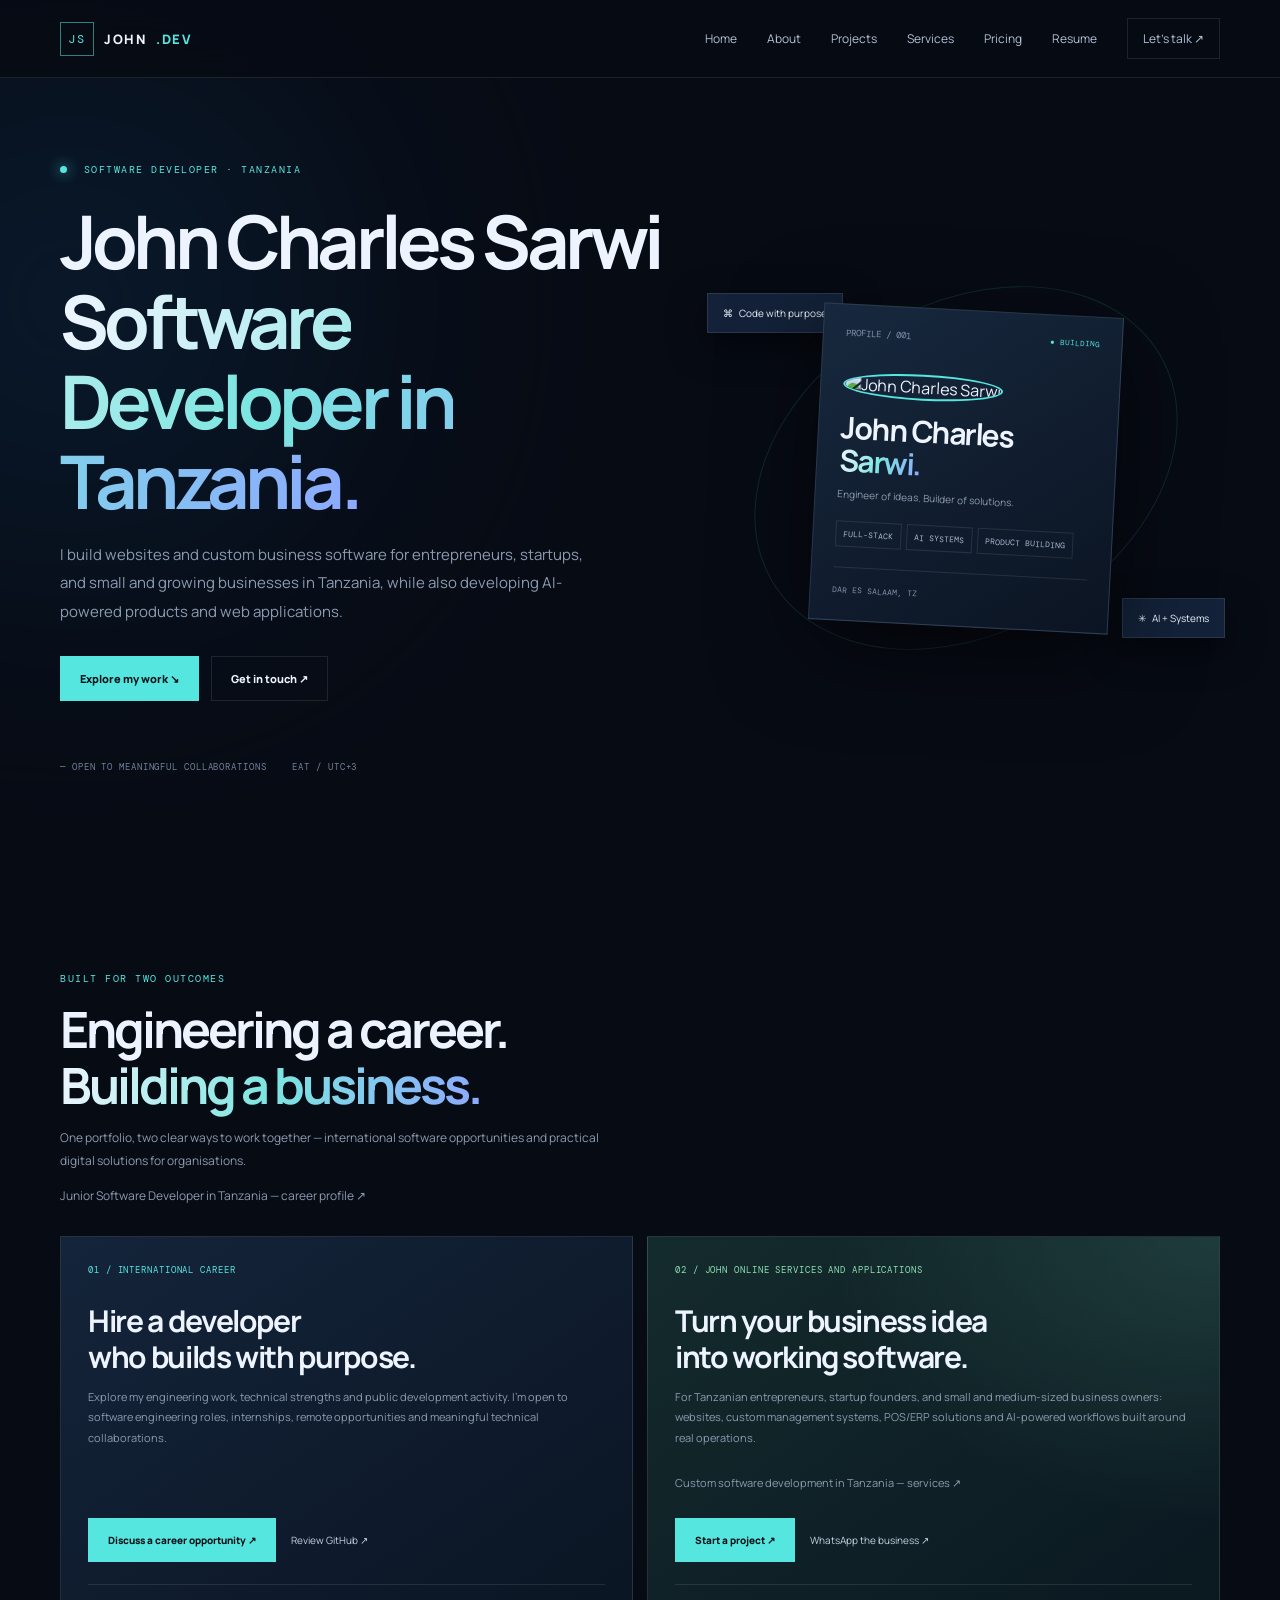
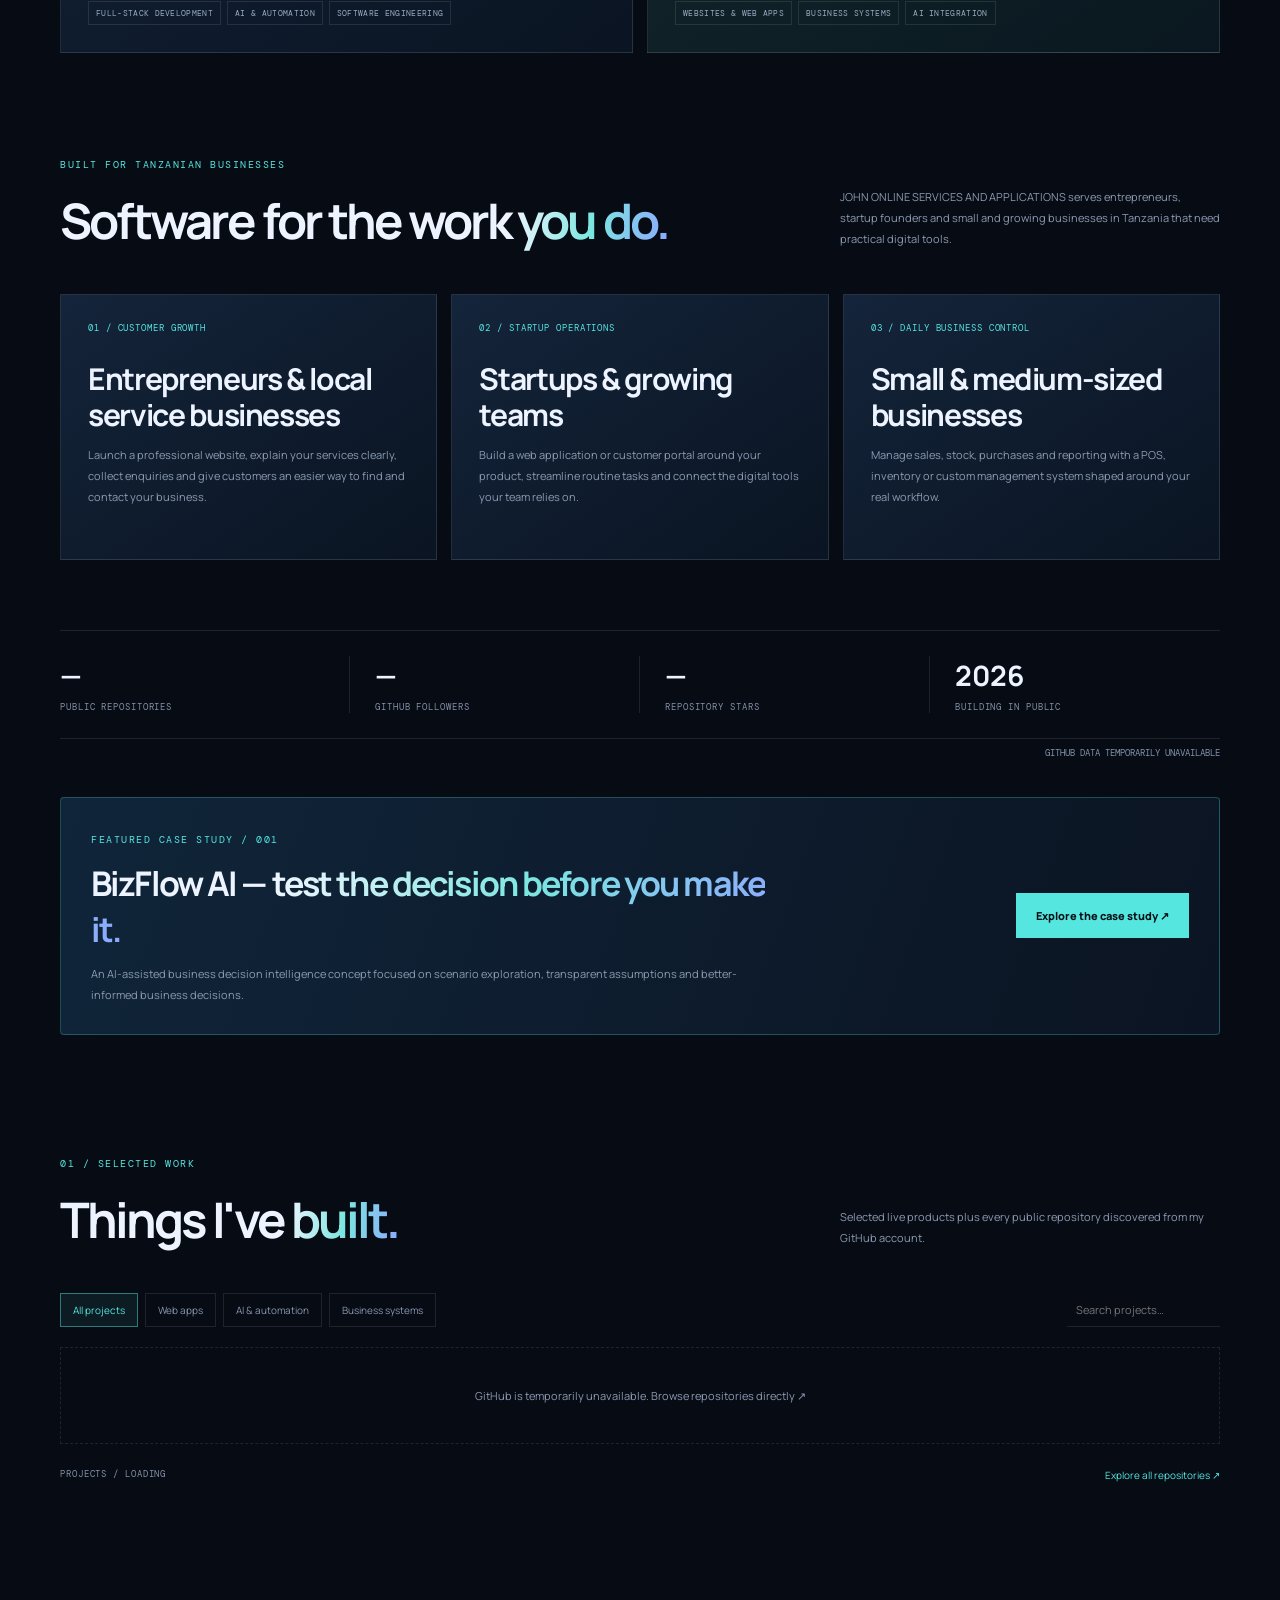
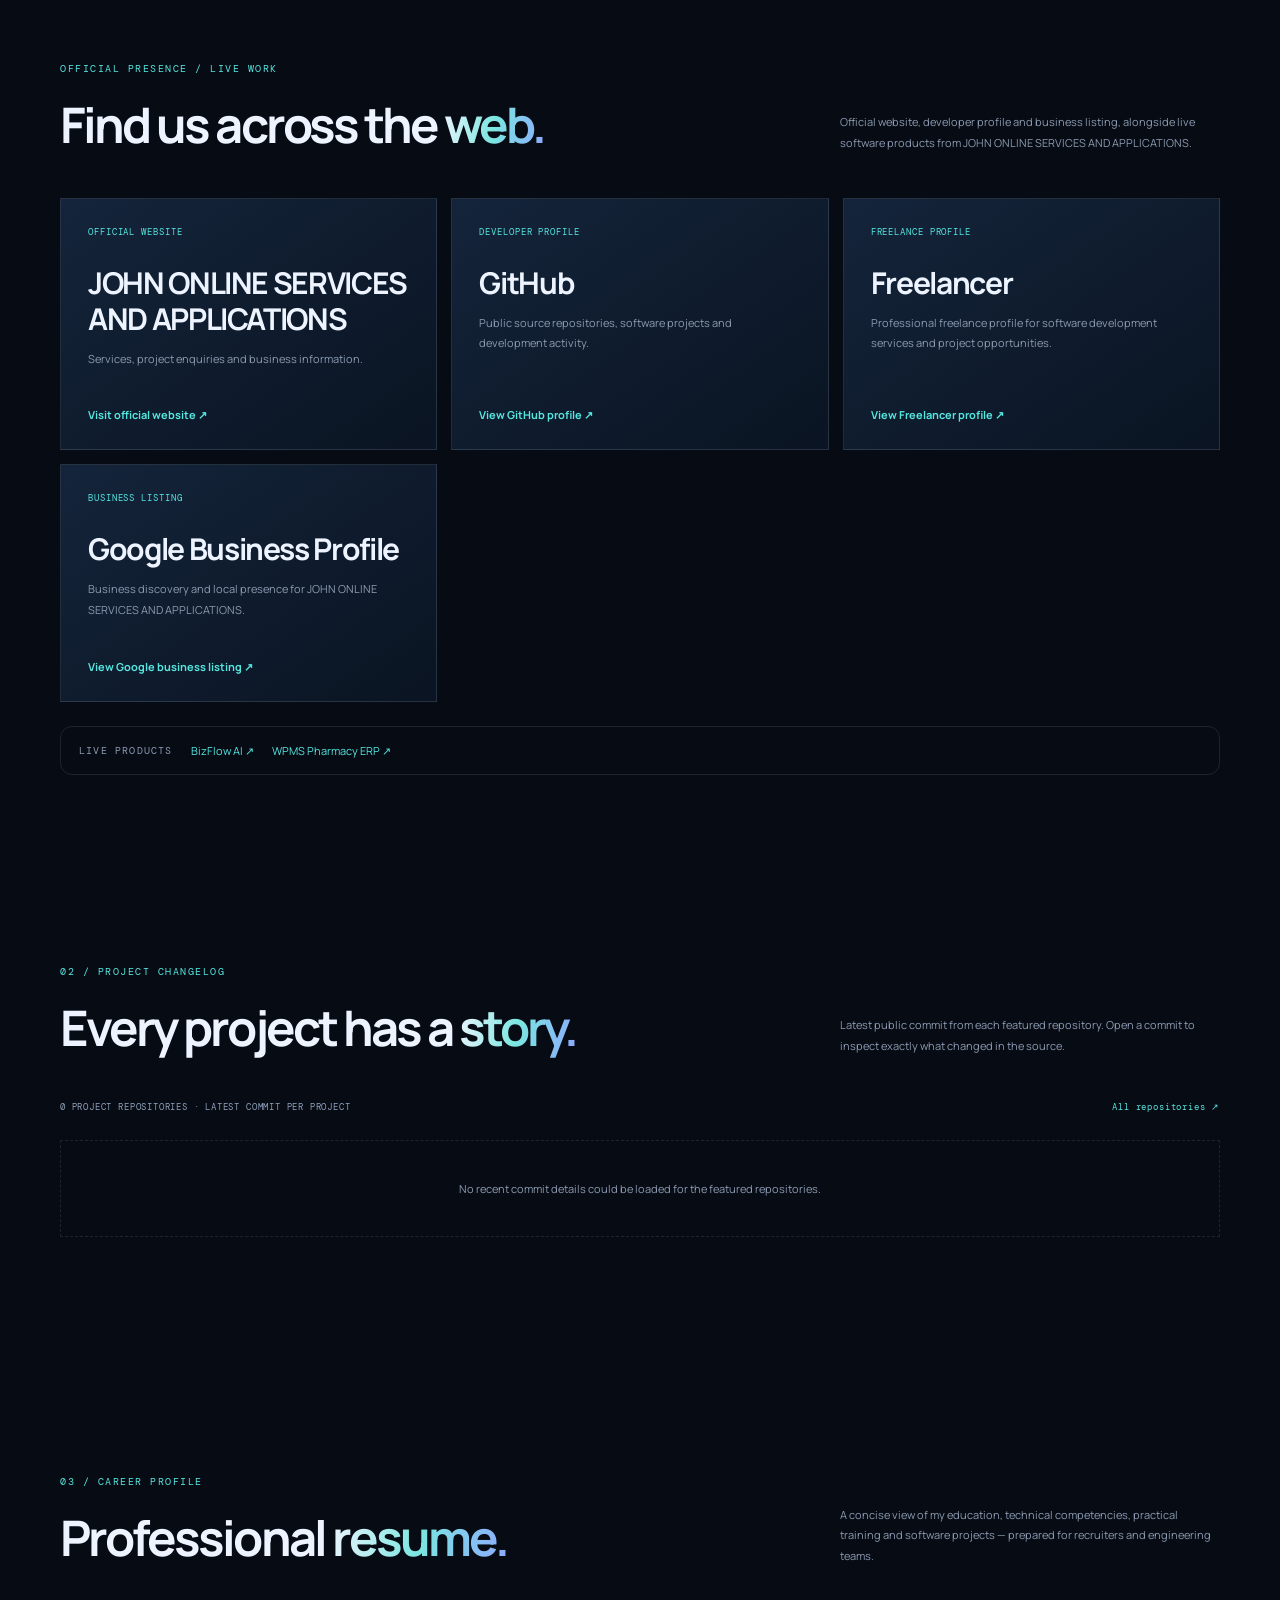
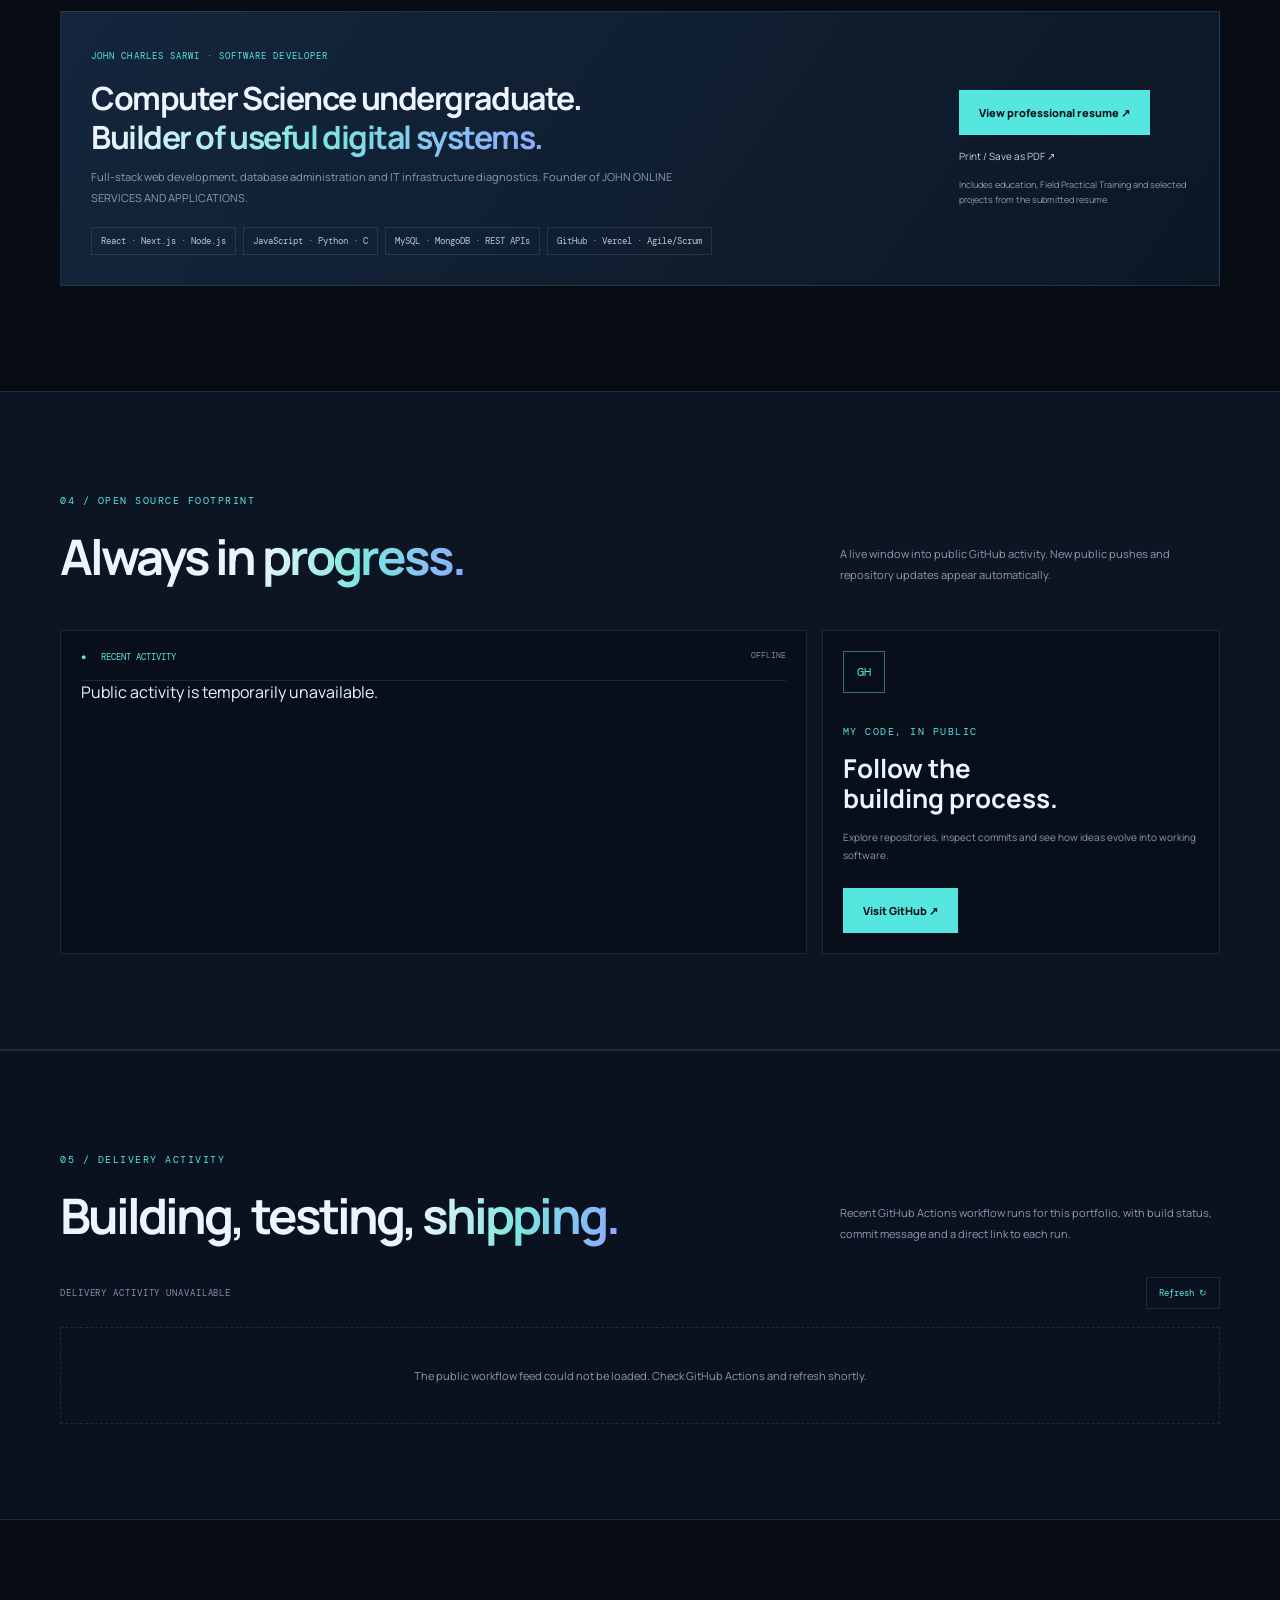
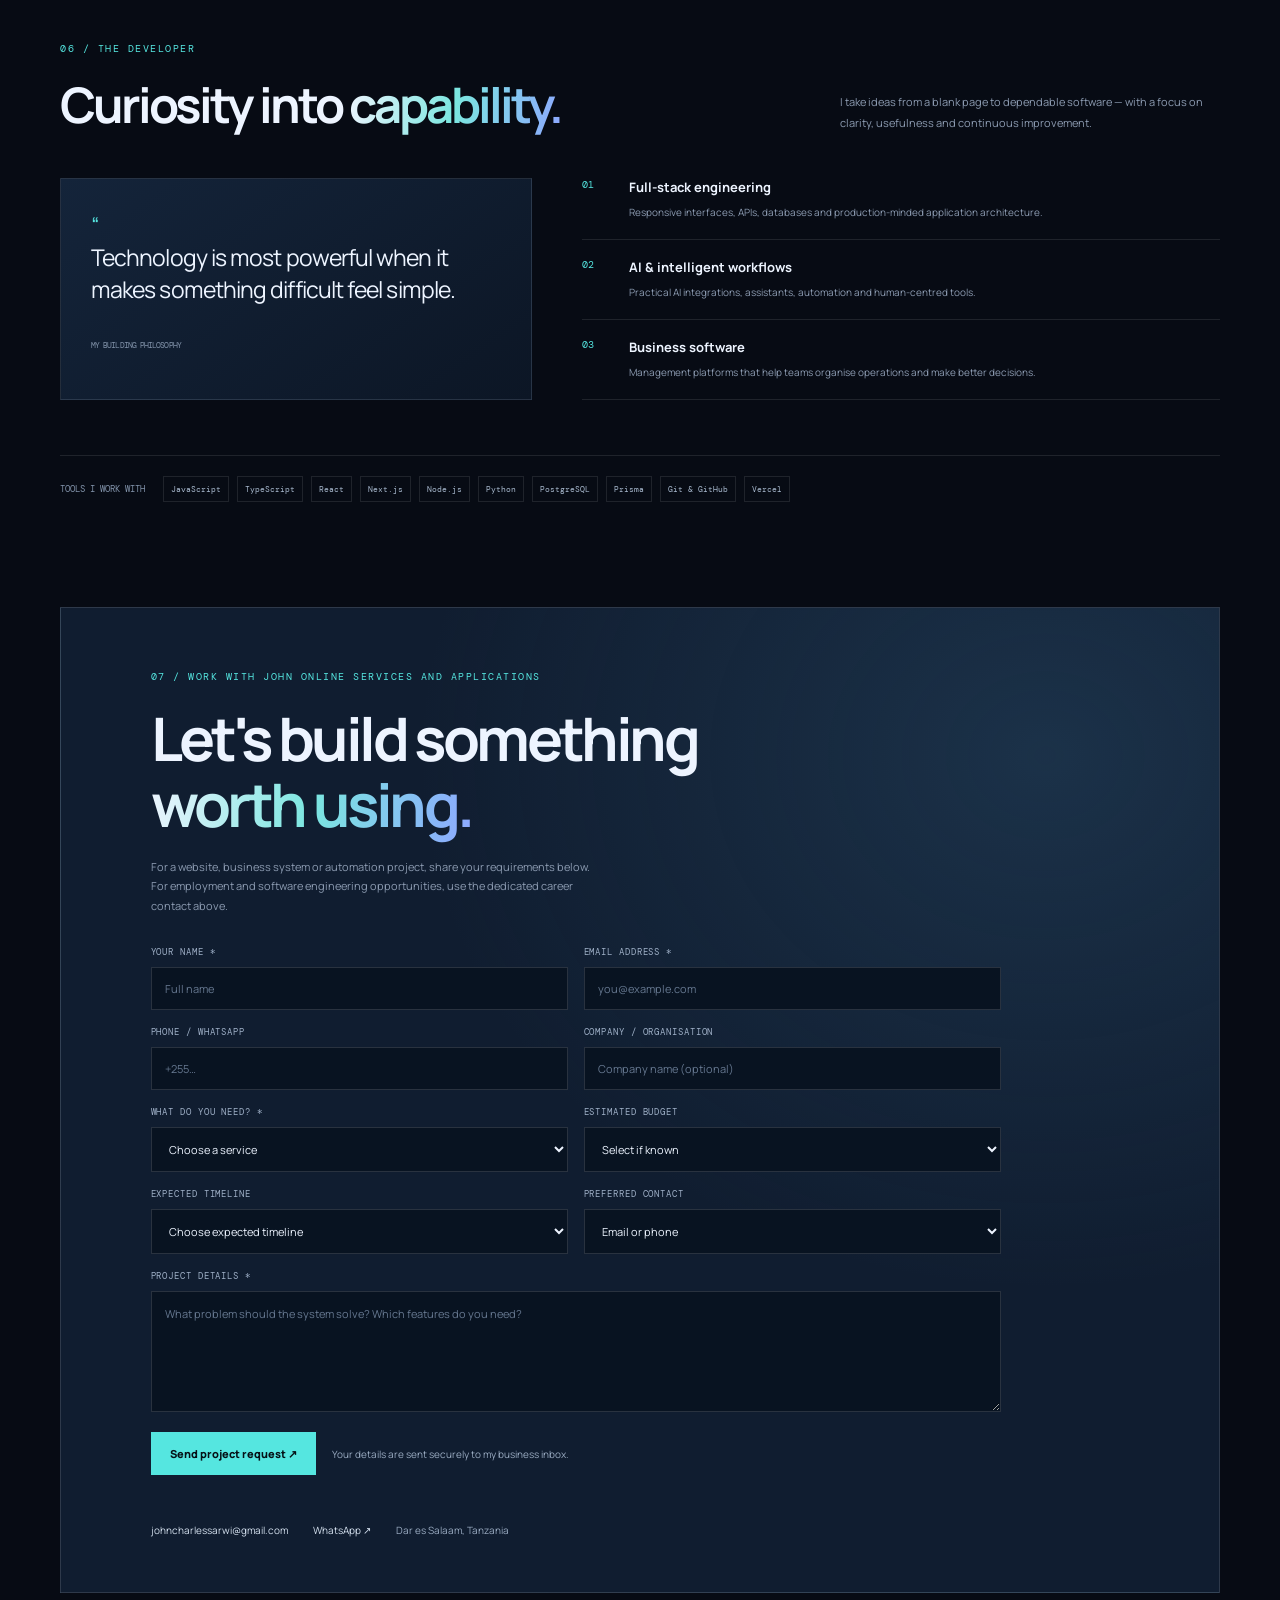
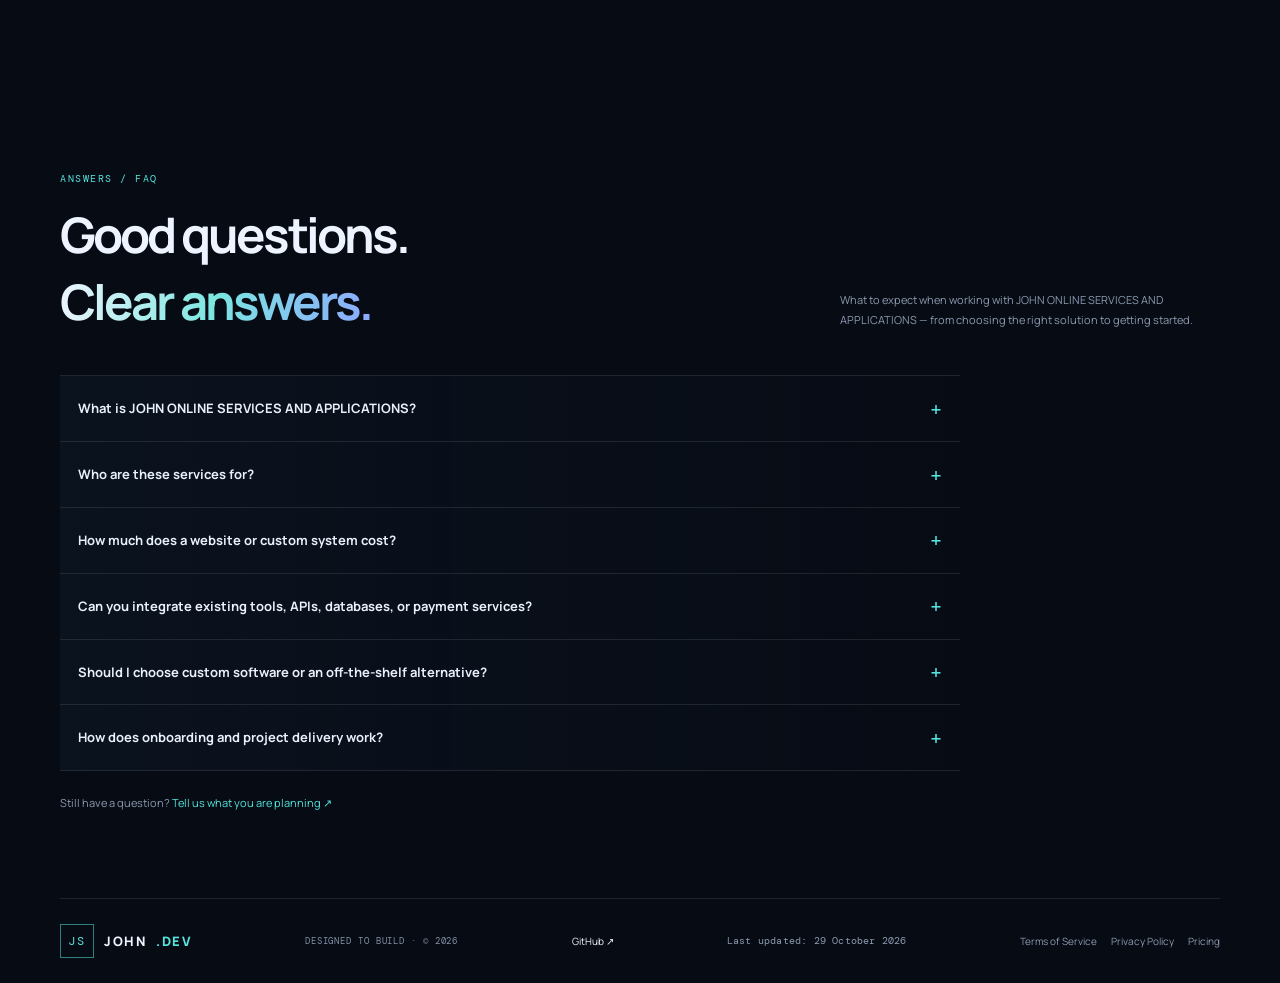
==== commit 42b363a3: "seo: add visible freelancer profile to official presence" ====
--- a/index.html
+++ b/index.html
@@ -134,7 +134,7 @@
 <section class="section wrap buyer-use-cases" id="business-use-cases"><div class="heading"><div><label>BUILT FOR TANZANIAN BUSINESSES</label><h2>Software for the work <em>you do.</em></h2></div><p>JOHN ONLINE SERVICES AND APPLICATIONS serves entrepreneurs, startup founders and small and growing businesses in Tanzania that need practical digital tools.</p></div><div class="path-grid"><article class="path-card"><div class="path-index">01 / CUSTOMER GROWTH</div><h3>Entrepreneurs & local service businesses</h3><p>Launch a professional website, explain your services clearly, collect enquiries and give customers an easier way to find and contact your business.</p></article><article class="path-card"><div class="path-index">02 / STARTUP OPERATIONS</div><h3>Startups & growing teams</h3><p>Build a web application or customer portal around your product, streamline routine tasks and connect the digital tools your team relies on.</p></article><article class="path-card"><div class="path-index">03 / DAILY BUSINESS CONTROL</div><h3>Small & medium-sized businesses</h3><p>Manage sales, stock, purchases and reporting with a POS, inventory or custom management system shaped around your real workflow.</p></article></div></section><section class="stats wrap"><div><b id="repos">—</b><small>PUBLIC REPOSITORIES</small></div><div><b id="followers">—</b><small>GITHUB FOLLOWERS</small></div><div><b id="stars">—</b><small>REPOSITORY STARS</small></div><div><b>2026</b><small>BUILDING IN PUBLIC</small></div><p id="sync">Connecting to GitHub…</p></section>
 <section class="featured-case wrap" aria-label="Featured project case study"><div><label>FEATURED CASE STUDY / 001</label><h2>BizFlow AI — <em>test the decision before you make it.</em></h2><p>An AI-assisted business decision intelligence concept focused on scenario exploration, transparent assumptions and better-informed business decisions.</p></div><a class="primary" href="./bizflow-ai.html">Explore the case study ↗</a></section>
 <section class="section wrap" id="work"><div class="heading"><div><label>01 / SELECTED WORK</label><h2>Things I've <em>built.</em></h2></div><p>Selected live products plus every public repository discovered from my GitHub account.</p></div><div class="toolbar"><div id="filters"><button class="active" data-filter="all">All projects</button><button data-filter="web">Web apps</button><button data-filter="ai">AI & automation</button><button data-filter="systems">Business systems</button></div><input id="search" placeholder="Search projects…" aria-label="Search projects"></div><div id="projects" class="projects"><div class="loading">Loading projects from GitHub…</div></div><div class="foot"><small id="count">PROJECTS / LOADING</small><a href="https://github.com/johncharlessarwi-dot?tab=repositories" target="_blank" rel="noreferrer">Explore all repositories ↗</a></div></section>
-<section class="section wrap official-presence" id="official-presence"><div class="heading"><div><label>OFFICIAL PRESENCE / LIVE WORK</label><h2>Find us across the <em>web.</em></h2></div><p>Official website, developer profile and business listing, alongside live software products from JOHN ONLINE SERVICES AND APPLICATIONS.</p></div><div class="path-grid"><article class="path-card"><div class="path-index">OFFICIAL WEBSITE</div><h3>JOHN ONLINE SERVICES AND APPLICATIONS</h3><p>Services, project enquiries and business information.</p><a href="https://john-charles-sarwi-portfolio.vercel.app/" rel="me">Visit official website ↗</a></article><article class="path-card"><div class="path-index">DEVELOPER PROFILE</div><h3>GitHub</h3><p>Public source repositories, software projects and development activity.</p><a href="https://github.com/johncharlessarwi-dot" target="_blank" rel="me noopener noreferrer">View GitHub profile ↗</a></article><article class="path-card"><div class="path-index">BUSINESS LISTING</div><h3>Google Business Profile</h3><p>Business discovery and local presence for JOHN ONLINE SERVICES AND APPLICATIONS.</p><a href="https://www.google.com/maps/search/?api=1&query=John%20Online%20Services%20%26%20Applications&query_place_id=ChIJe70pvuPZORgRhiDtPHcePhY" target="_blank" rel="noopener noreferrer">View Google business listing ↗</a></article></div><div class="presence-products"><span>LIVE PRODUCTS</span><a href="https://bizflow-ai-xi.vercel.app/" target="_blank" rel="noopener noreferrer">BizFlow AI ↗</a><a href="https://wpms-ten.vercel.app/" target="_blank" rel="noopener noreferrer">WPMS Pharmacy ERP ↗</a></div></section><section class="section wrap" id="changelog"><div class="heading"><div><label>02 / PROJECT CHANGELOG</label><h2>Every project has a <em>story.</em></h2></div><p>Latest public commit from each featured repository. Open a commit to inspect exactly what changed in the source.</p></div><div class="updates-toolbar"><span id="project-updates-status">LOADING PROJECT CHANGELOG…</span><a href="https://github.com/johncharlessarwi-dot?tab=repositories" target="_blank" rel="noreferrer">All repositories ↗</a></div><div id="project-updates" class="project-updates-list"><div class="loading">Loading latest project commits…</div></div></section>
+<section class="section wrap official-presence" id="official-presence"><div class="heading"><div><label>OFFICIAL PRESENCE / LIVE WORK</label><h2>Find us across the <em>web.</em></h2></div><p>Official website, developer profile and business listing, alongside live software products from JOHN ONLINE SERVICES AND APPLICATIONS.</p></div><div class="path-grid"><article class="path-card"><div class="path-index">OFFICIAL WEBSITE</div><h3>JOHN ONLINE SERVICES AND APPLICATIONS</h3><p>Services, project enquiries and business information.</p><a href="https://john-charles-sarwi-portfolio.vercel.app/" rel="me">Visit official website ↗</a></article><article class="path-card"><div class="path-index">DEVELOPER PROFILE</div><h3>GitHub</h3><p>Public source repositories, software projects and development activity.</p><a href="https://github.com/johncharlessarwi-dot" target="_blank" rel="me noopener noreferrer">View GitHub profile ↗</a></article><article class="path-card"><div class="path-index">FREELANCE PROFILE</div><h3>Freelancer</h3><p>Professional freelance profile for software development services and project opportunities.</p><a href="https://www.freelancer.in/u/johnsarwi0002" target="_blank" rel="me noopener noreferrer">View Freelancer profile ↗</a></article><article class="path-card"><div class="path-index">BUSINESS LISTING</div><h3>Google Business Profile</h3><p>Business discovery and local presence for JOHN ONLINE SERVICES AND APPLICATIONS.</p><a href="https://www.google.com/maps/search/?api=1&query=John%20Online%20Services%20%26%20Applications&query_place_id=ChIJe70pvuPZORgRhiDtPHcePhY" target="_blank" rel="noopener noreferrer">View Google business listing ↗</a></article></div><div class="presence-products"><span>LIVE PRODUCTS</span><a href="https://bizflow-ai-xi.vercel.app/" target="_blank" rel="noopener noreferrer">BizFlow AI ↗</a><a href="https://wpms-ten.vercel.app/" target="_blank" rel="noopener noreferrer">WPMS Pharmacy ERP ↗</a></div></section><section class="section wrap" id="changelog"><div class="heading"><div><label>02 / PROJECT CHANGELOG</label><h2>Every project has a <em>story.</em></h2></div><p>Latest public commit from each featured repository. Open a commit to inspect exactly what changed in the source.</p></div><div class="updates-toolbar"><span id="project-updates-status">LOADING PROJECT CHANGELOG…</span><a href="https://github.com/johncharlessarwi-dot?tab=repositories" target="_blank" rel="noreferrer">All repositories ↗</a></div><div id="project-updates" class="project-updates-list"><div class="loading">Loading latest project commits…</div></div></section>
 <section class="section wrap resume-center" id="resume"><div class="heading"><div><label>03 / CAREER PROFILE</label><h2>Professional <em>resume.</em></h2></div><p>A concise view of my education, technical competencies, practical training and software projects — prepared for recruiters and engineering teams.</p></div><div class="resume-preview"><div><span class="resume-kicker">JOHN CHARLES SARWI · SOFTWARE DEVELOPER</span><h3>Computer Science undergraduate.<br><em>Builder of useful digital systems.</em></h3><p>Full-stack web development, database administration and IT infrastructure diagnostics. Founder of JOHN ONLINE SERVICES AND APPLICATIONS.</p><div class="resume-highlights"><span>React · Next.js · Node.js</span><span>JavaScript · Python · C</span><span>MySQL · MongoDB · REST APIs</span><span>GitHub · Vercel · Agile/Scrum</span></div></div><div class="resume-links"><a class="primary" href="./resume.html">View professional resume ↗</a><a href="./resume.html">Print / Save as PDF ↗</a><small>Includes education, Field Practical Training and selected projects from the submitted resume.</small></div></div></section>
 <section class="band" id="activity"><div class="wrap"><div class="heading"><div><label>04 / OPEN SOURCE FOOTPRINT</label><h2>Always in <em>progress.</em></h2></div><p>A live window into public GitHub activity. New public pushes and repository updates appear automatically.</p></div><div class="activitygrid"><div class="activity"><div class="panelhead">● &nbsp; RECENT ACTIVITY <small id="activitytime">SYNCING</small></div><div id="events">Fetching recent public activity…</div></div><aside><div class="gh">GH</div><label>MY CODE, IN PUBLIC</label><h3>Follow the<br>building process.</h3><p>Explore repositories, inspect commits and see how ideas evolve into working software.</p><a class="primary" href="https://github.com/johncharlessarwi-dot" target="_blank" rel="noreferrer">Visit GitHub ↗</a></aside></div></div></section>
 <section class="band deploy-band" id="deployments"><div class="wrap"><div class="heading"><div><label>05 / DELIVERY ACTIVITY</label><h2>Building, testing, <em>shipping.</em></h2></div><p>Recent GitHub Actions workflow runs for this portfolio, with build status, commit message and a direct link to each run.</p></div><div class="deploy-toolbar"><span id="deploy-status">CONNECTING TO GITHUB ACTIONS…</span><button id="refresh-deployments" type="button">Refresh ↻</button></div><div id="deployments-list" class="deployments-list"><div class="loading">Loading recent GitHub Actions activity…</div></div></div></section>
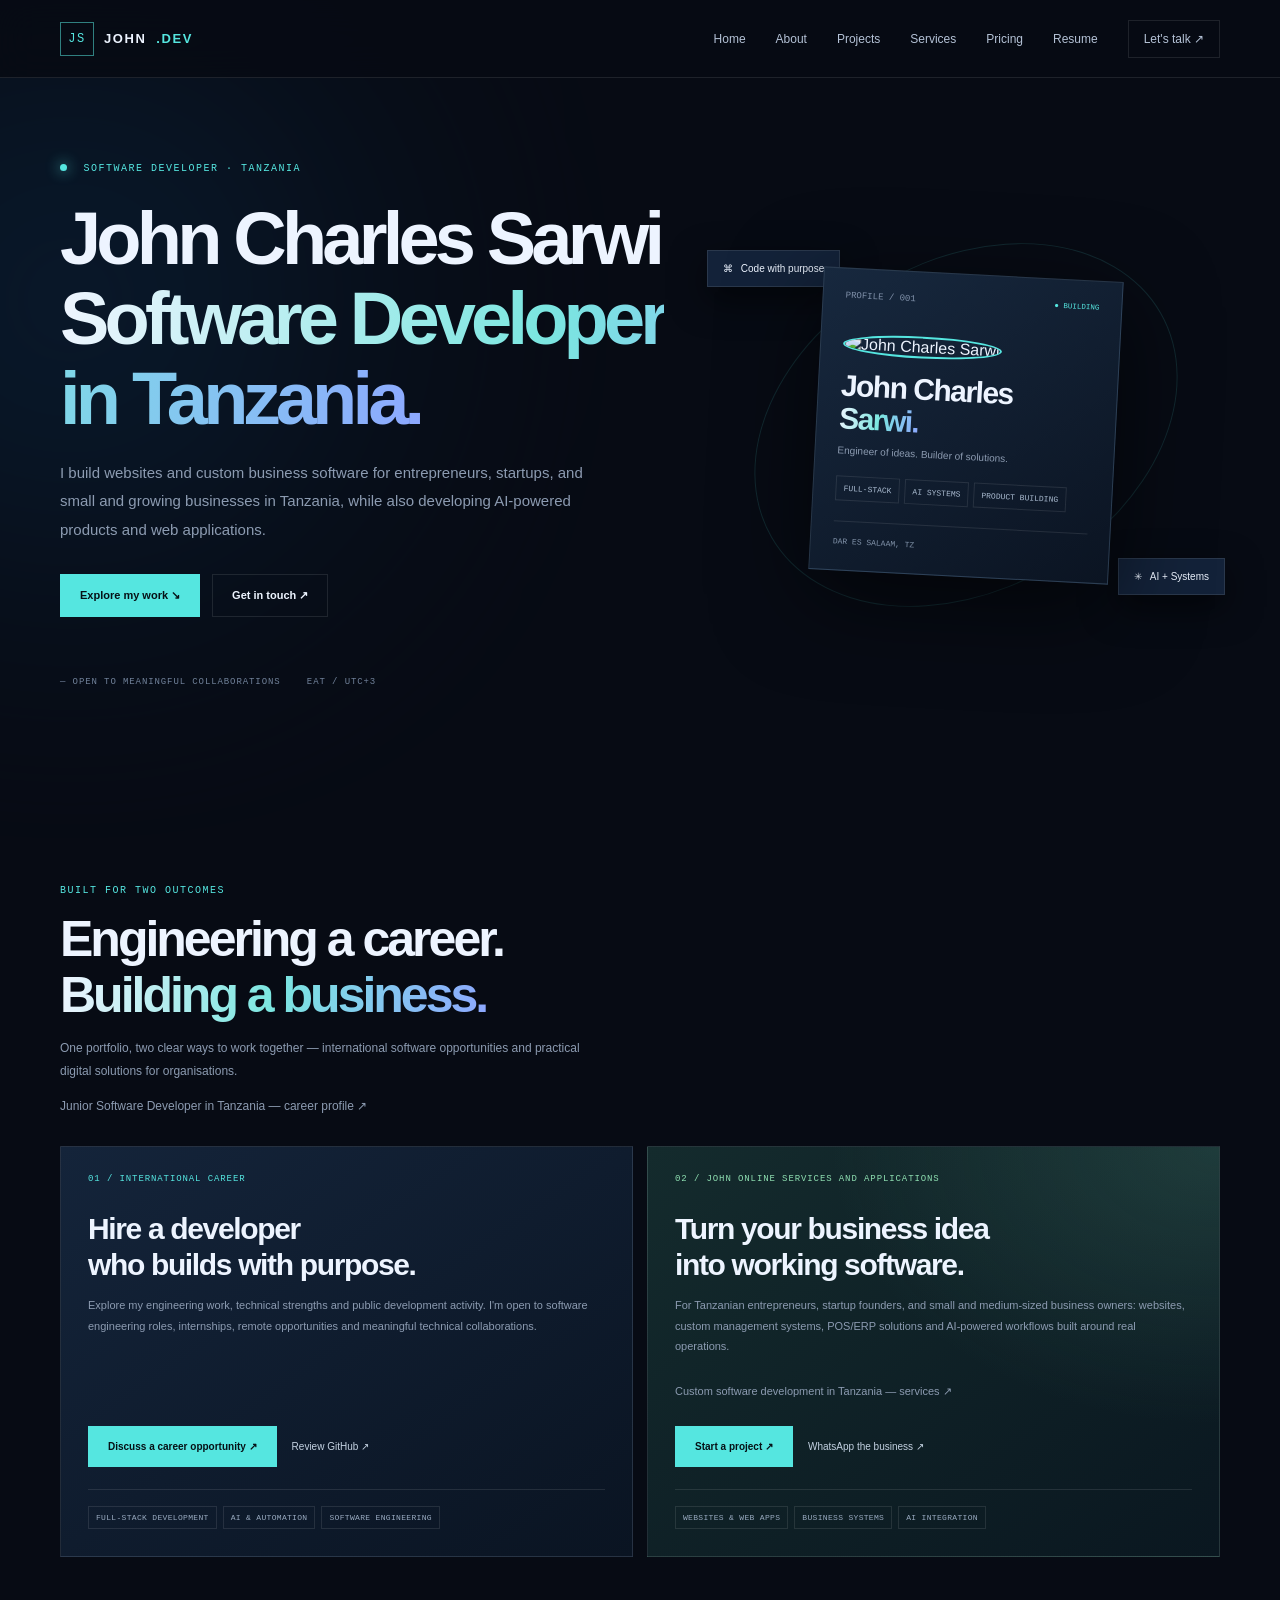
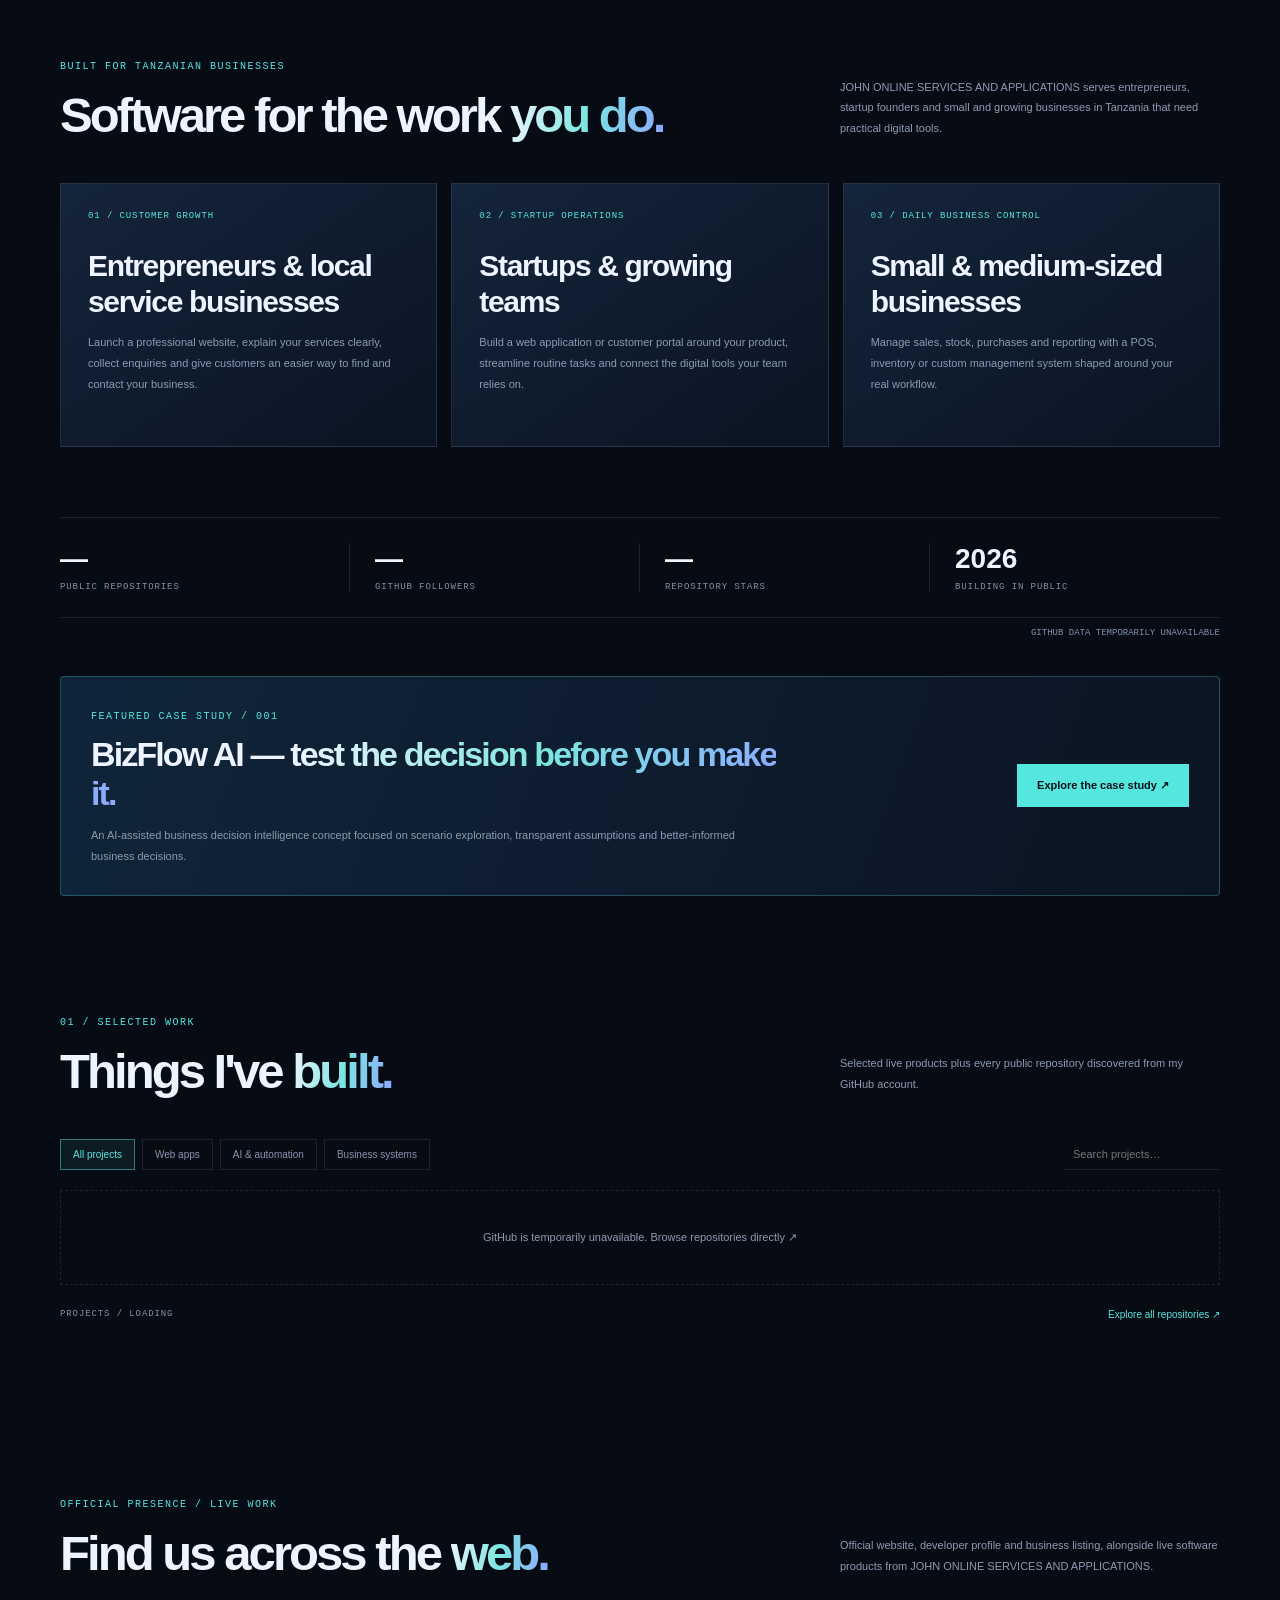
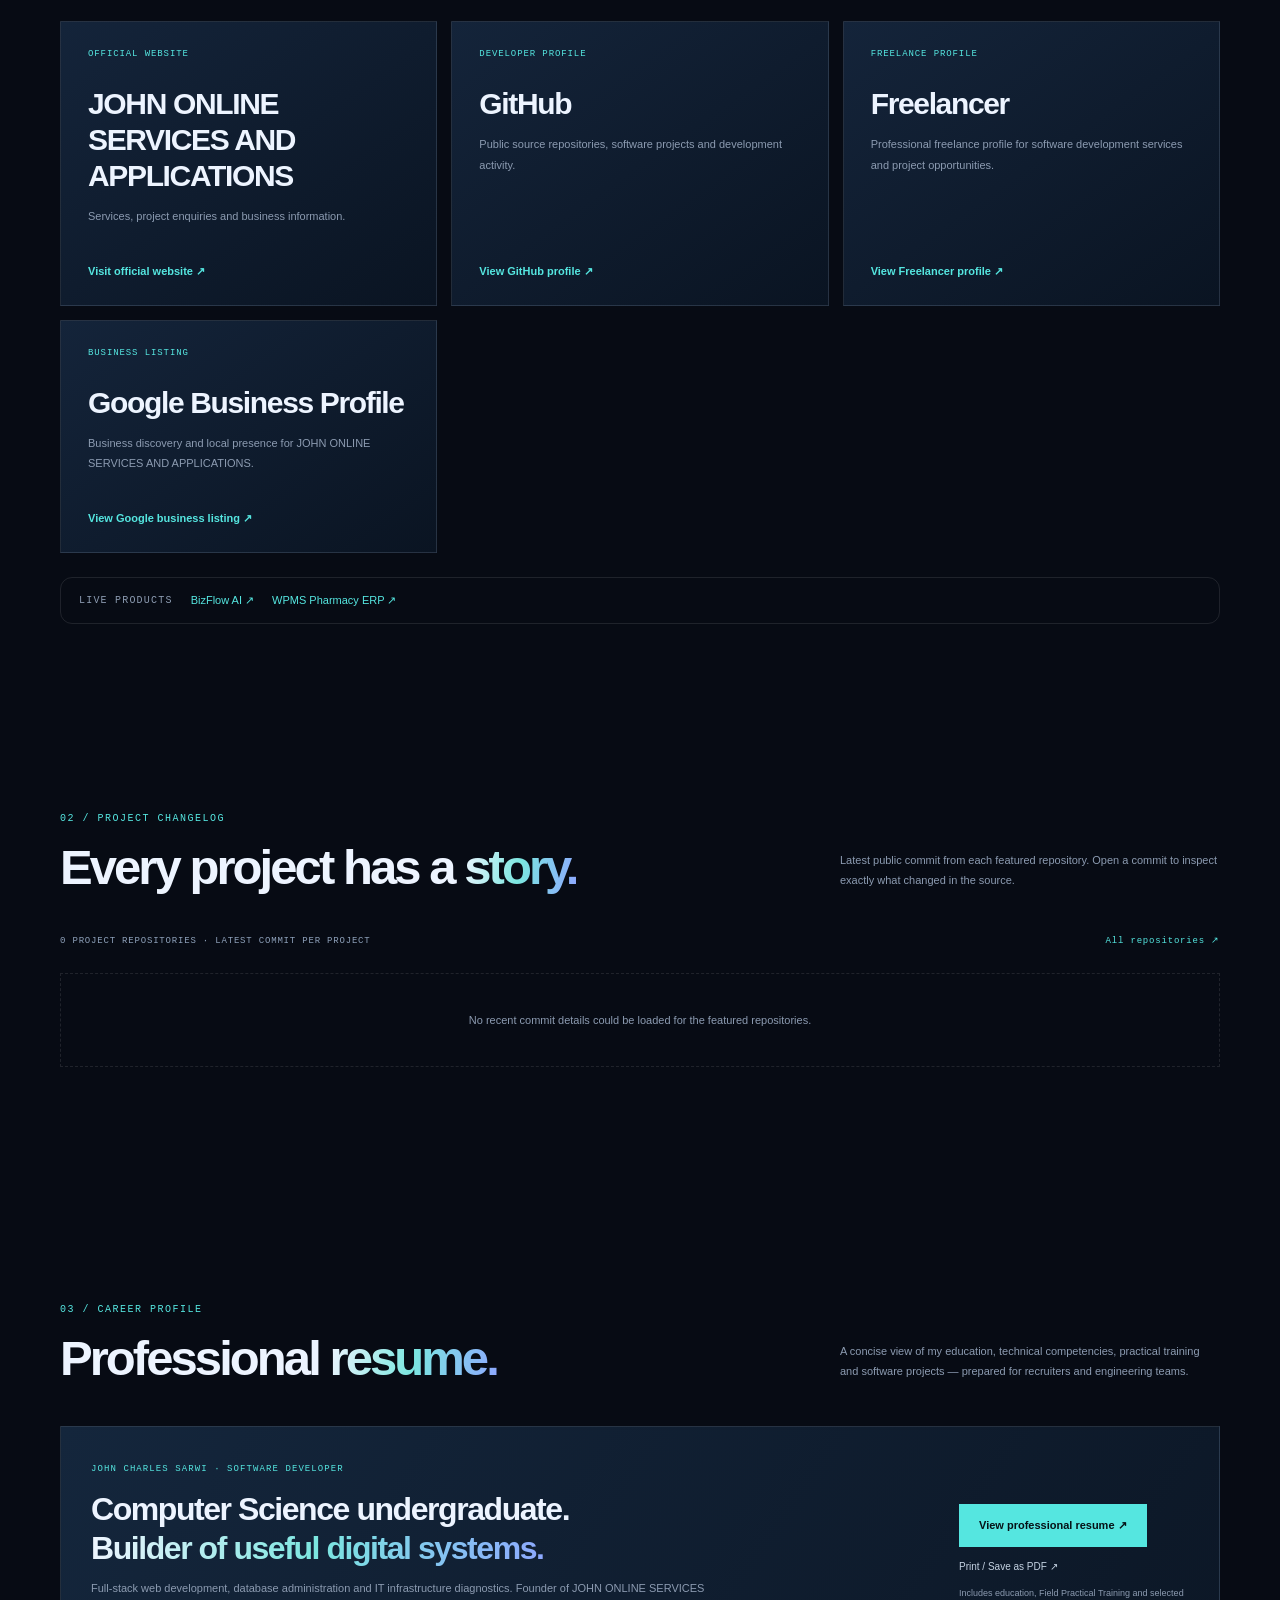
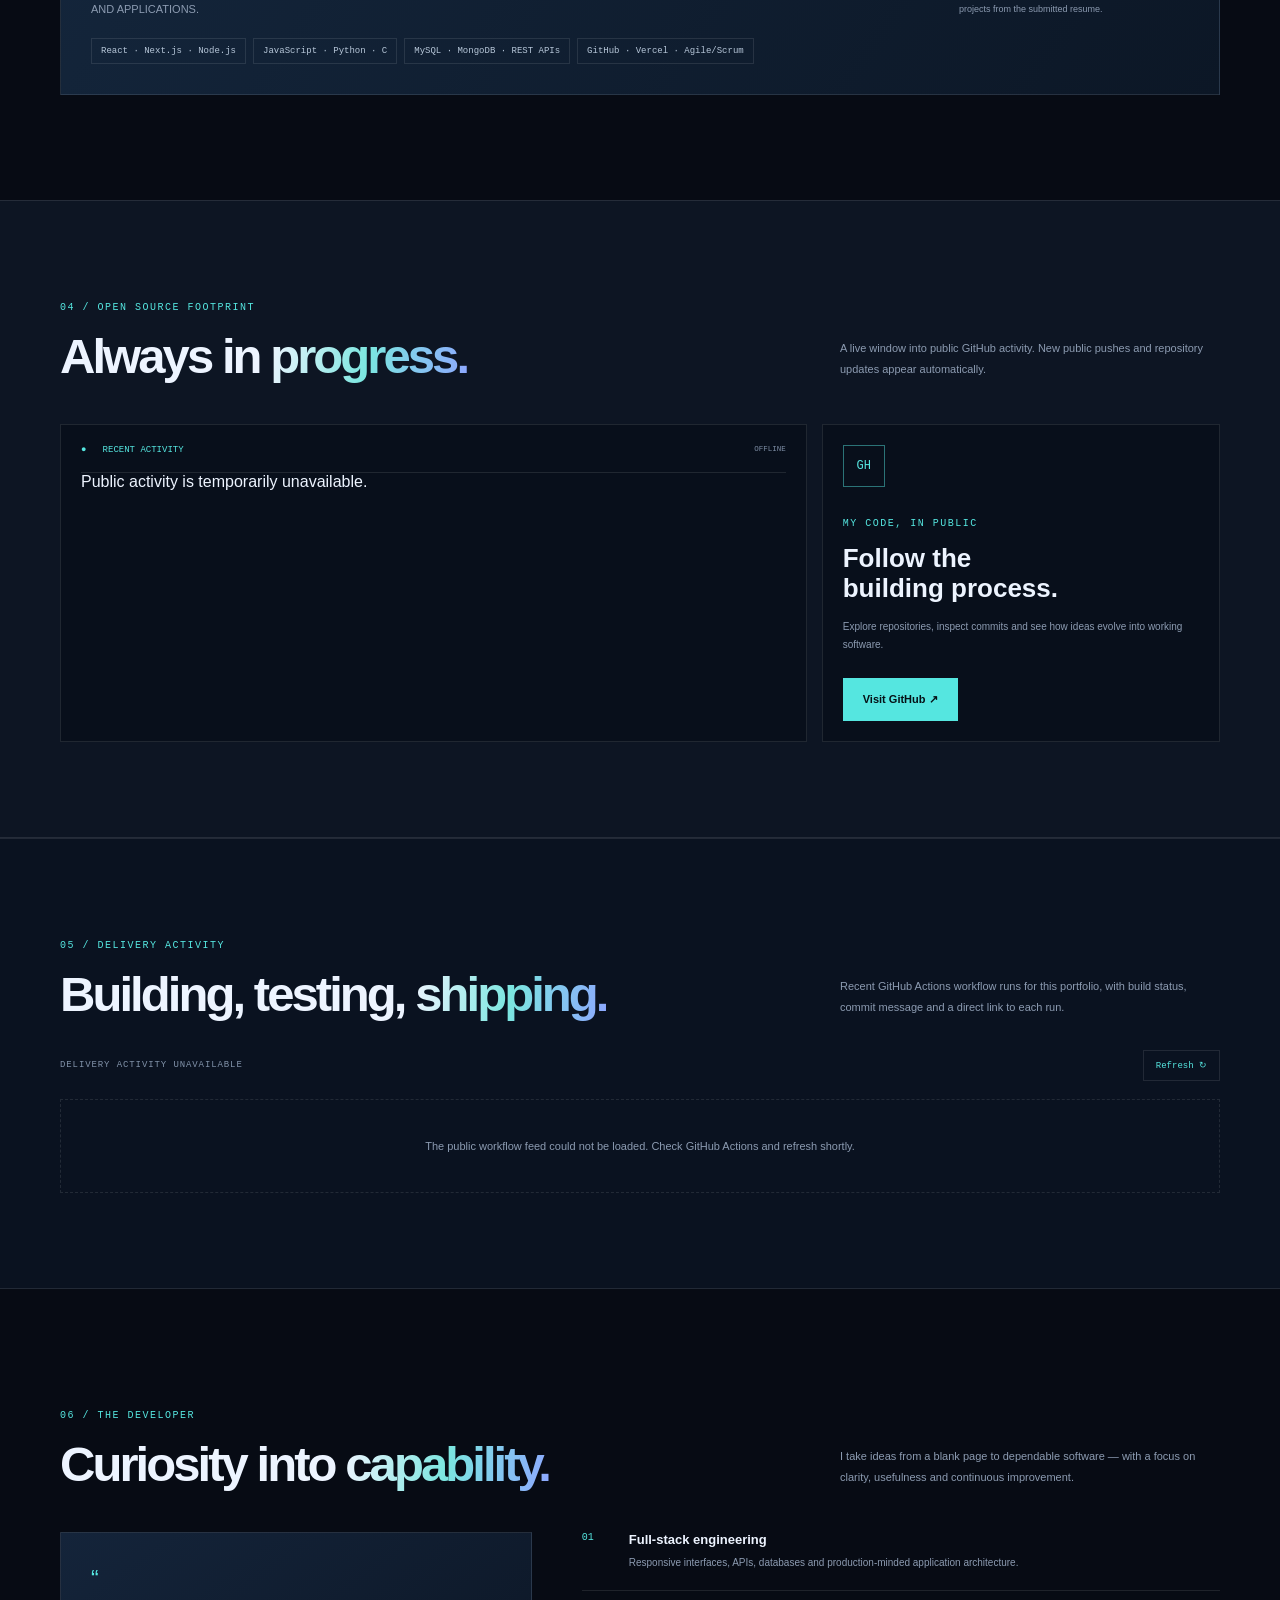
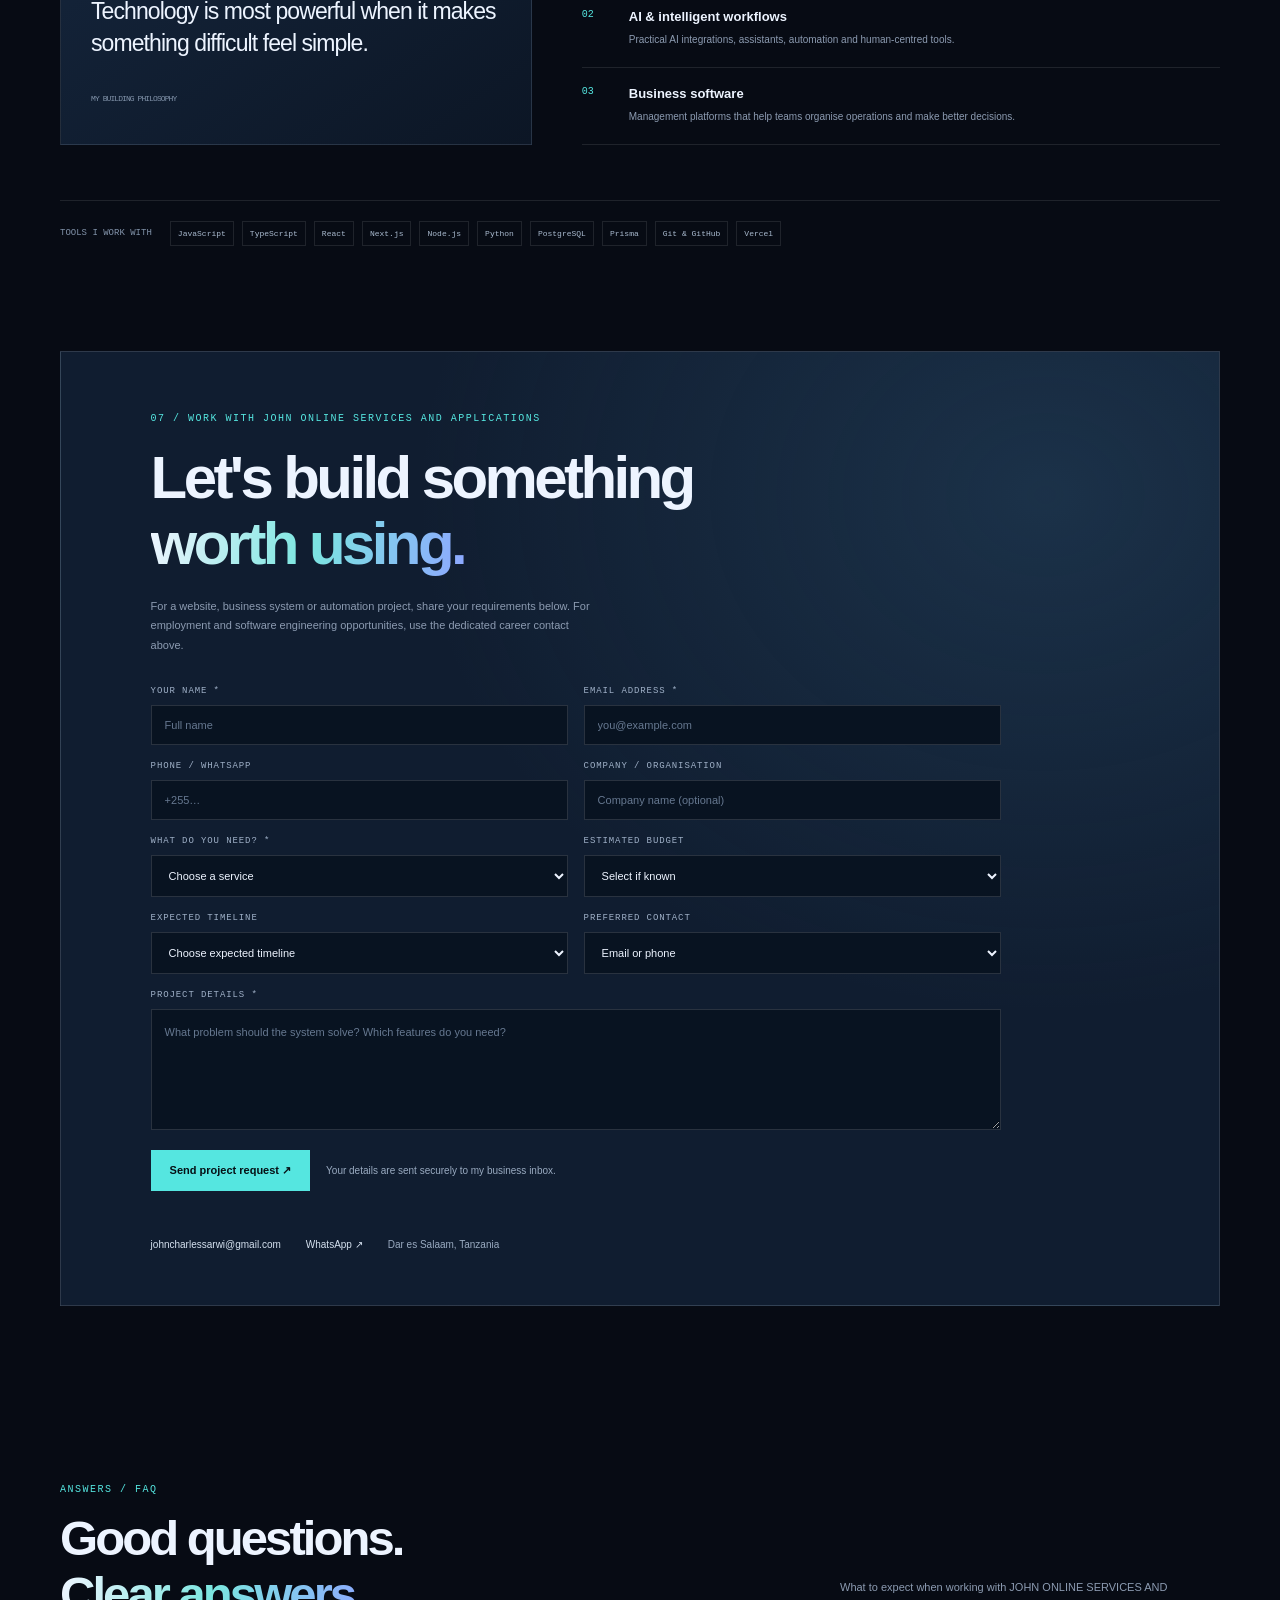
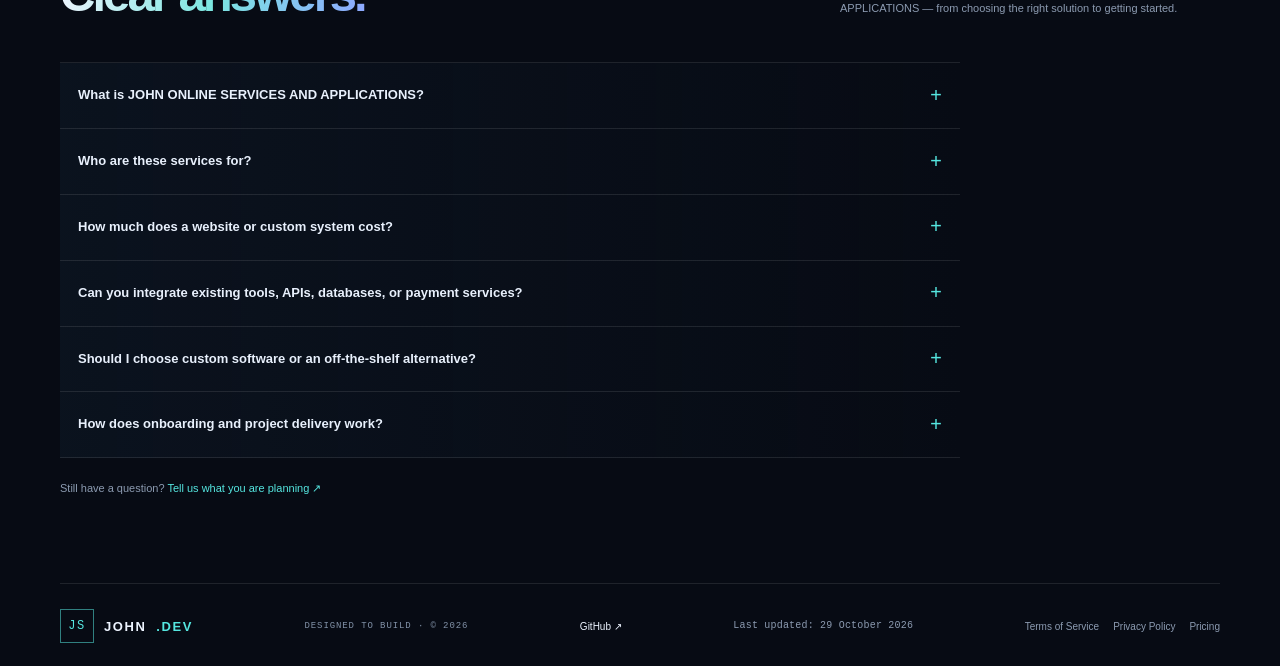
==== commit 5c5b849b: "perf: load Google Fonts without blocking first render" ====
--- a/index.html
+++ b/index.html
@@ -6,7 +6,7 @@
 <meta name="theme-color" content="#070b14"><meta name="description" content="John Charles Sarwi is a software developer in Tanzania building web apps, AI tools and custom business systems for startups and growing businesses.">
 <meta property="og:type" content="website"><meta property="og:locale" content="en_TZ"><meta property="profile:first_name" content="John"><meta property="profile:last_name" content="Sarwi"><meta property="og:site_name" content="John Charles Sarwi"><meta property="og:locale" content="en_TZ"><meta property="og:title" content="John Charles Sarwi | Full-Stack Software Developer in Tanzania"><meta property="og:description" content="John Charles Sarwi is a Tanzania-based Computer Science undergraduate and full-stack software developer building web applications, AI-powered products and business systems. Open to software roles, internships and remote opportunities."><meta property="og:url" content="https://john-charles-sarwi-portfolio.vercel.app/"><meta property="og:image" content="https://avatars.githubusercontent.com/u/263143496?v=4"><meta property="og:image:alt" content="John Charles Sarwi — software developer"><meta name="twitter:card" content="summary"><meta name="twitter:title" content="John Charles Sarwi | Full-Stack Software Developer in Tanzania"><meta name="twitter:description" content="John Charles Sarwi is a Tanzania-based Computer Science undergraduate and full-stack software developer building web applications, AI-powered products and business systems. Open to software roles, internships and remote opportunities."><meta name="twitter:image" content="https://avatars.githubusercontent.com/u/263143496?v=4"><link rel="canonical" href="https://john-charles-sarwi-portfolio.vercel.app/">
 <link rel="icon" href="https://avatars.githubusercontent.com/u/263143496?v=4">
-<link rel="preconnect" href="https://fonts.googleapis.com"><link rel="preconnect" href="https://fonts.gstatic.com" crossorigin><link href="https://fonts.googleapis.com/css2?family=DM+Mono:wght@400;500&family=Manrope:wght@400;500;600;700;800&display=swap" rel="stylesheet">
+<link rel="preconnect" href="https://fonts.googleapis.com"><link rel="preconnect" href="https://fonts.gstatic.com" crossorigin><link rel="preload" as="style" href="https://fonts.googleapis.com/css2?family=DM+Mono:wght@400;500&family=Manrope:wght@400;500;600;700;800&display=swap" onload="this.onload=null;this.rel=\'stylesheet\'"><noscript><link href="https://fonts.googleapis.com/css2?family=DM+Mono:wght@400;500&family=Manrope:wght@400;500;600;700;800&display=swap" rel="stylesheet"></noscript>
 <link rel="stylesheet" href="./styles.css"><title>John Charles Sarwi | Full-Stack Software Developer in Tanzania</title><script type="application/ld+json">
 {
   "@context": "https://schema.org",
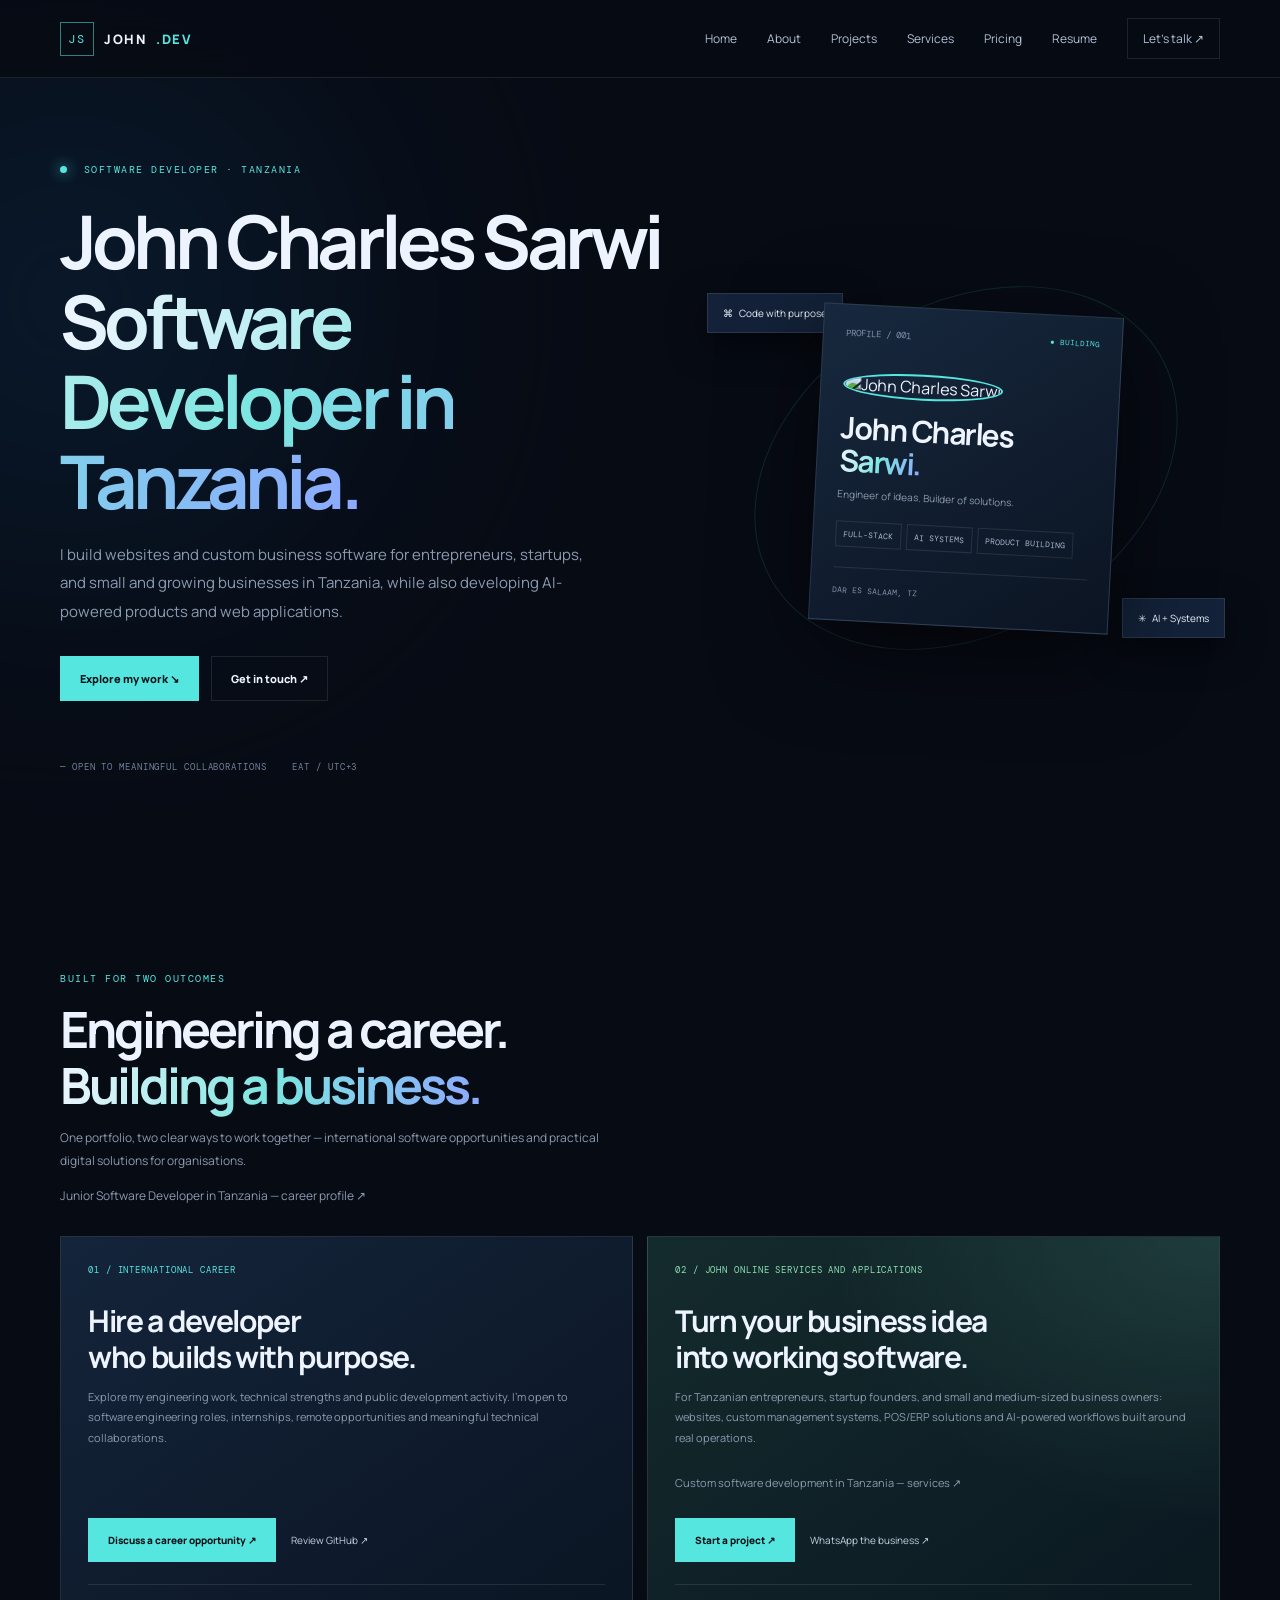
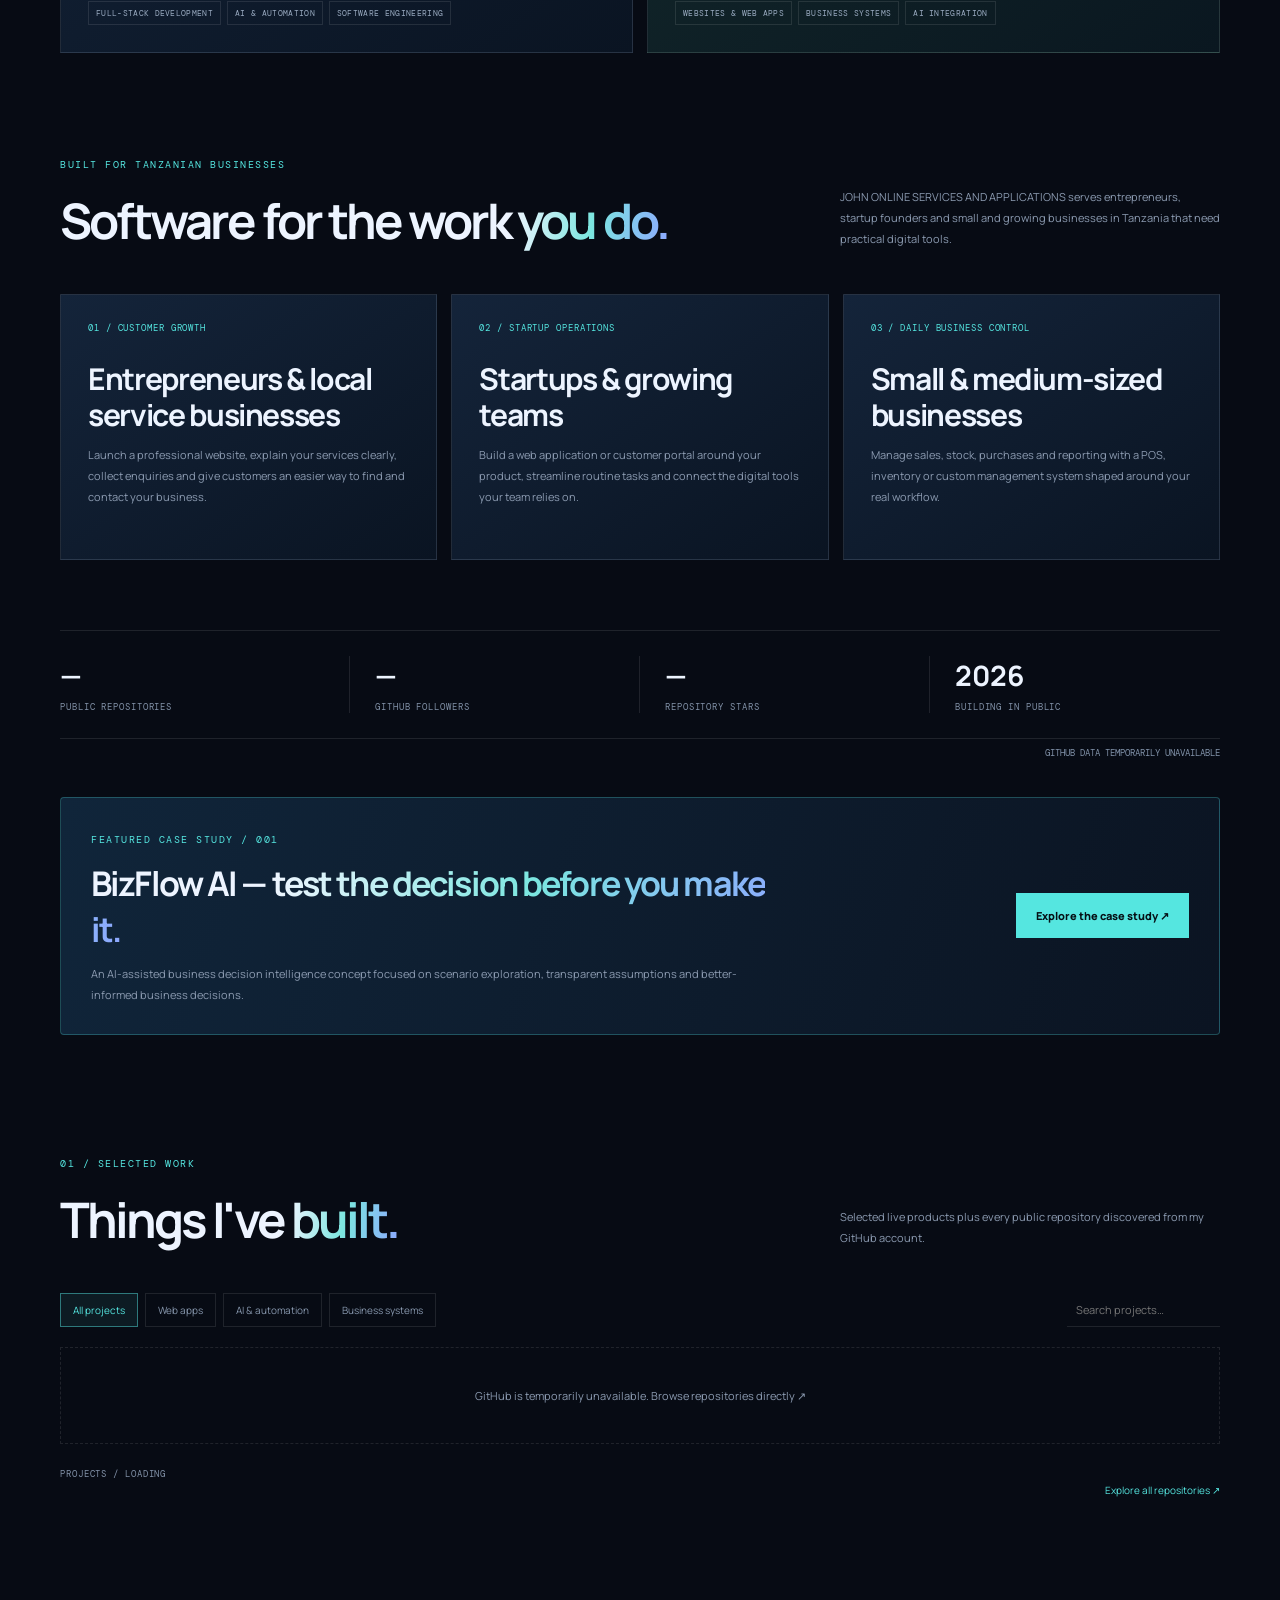
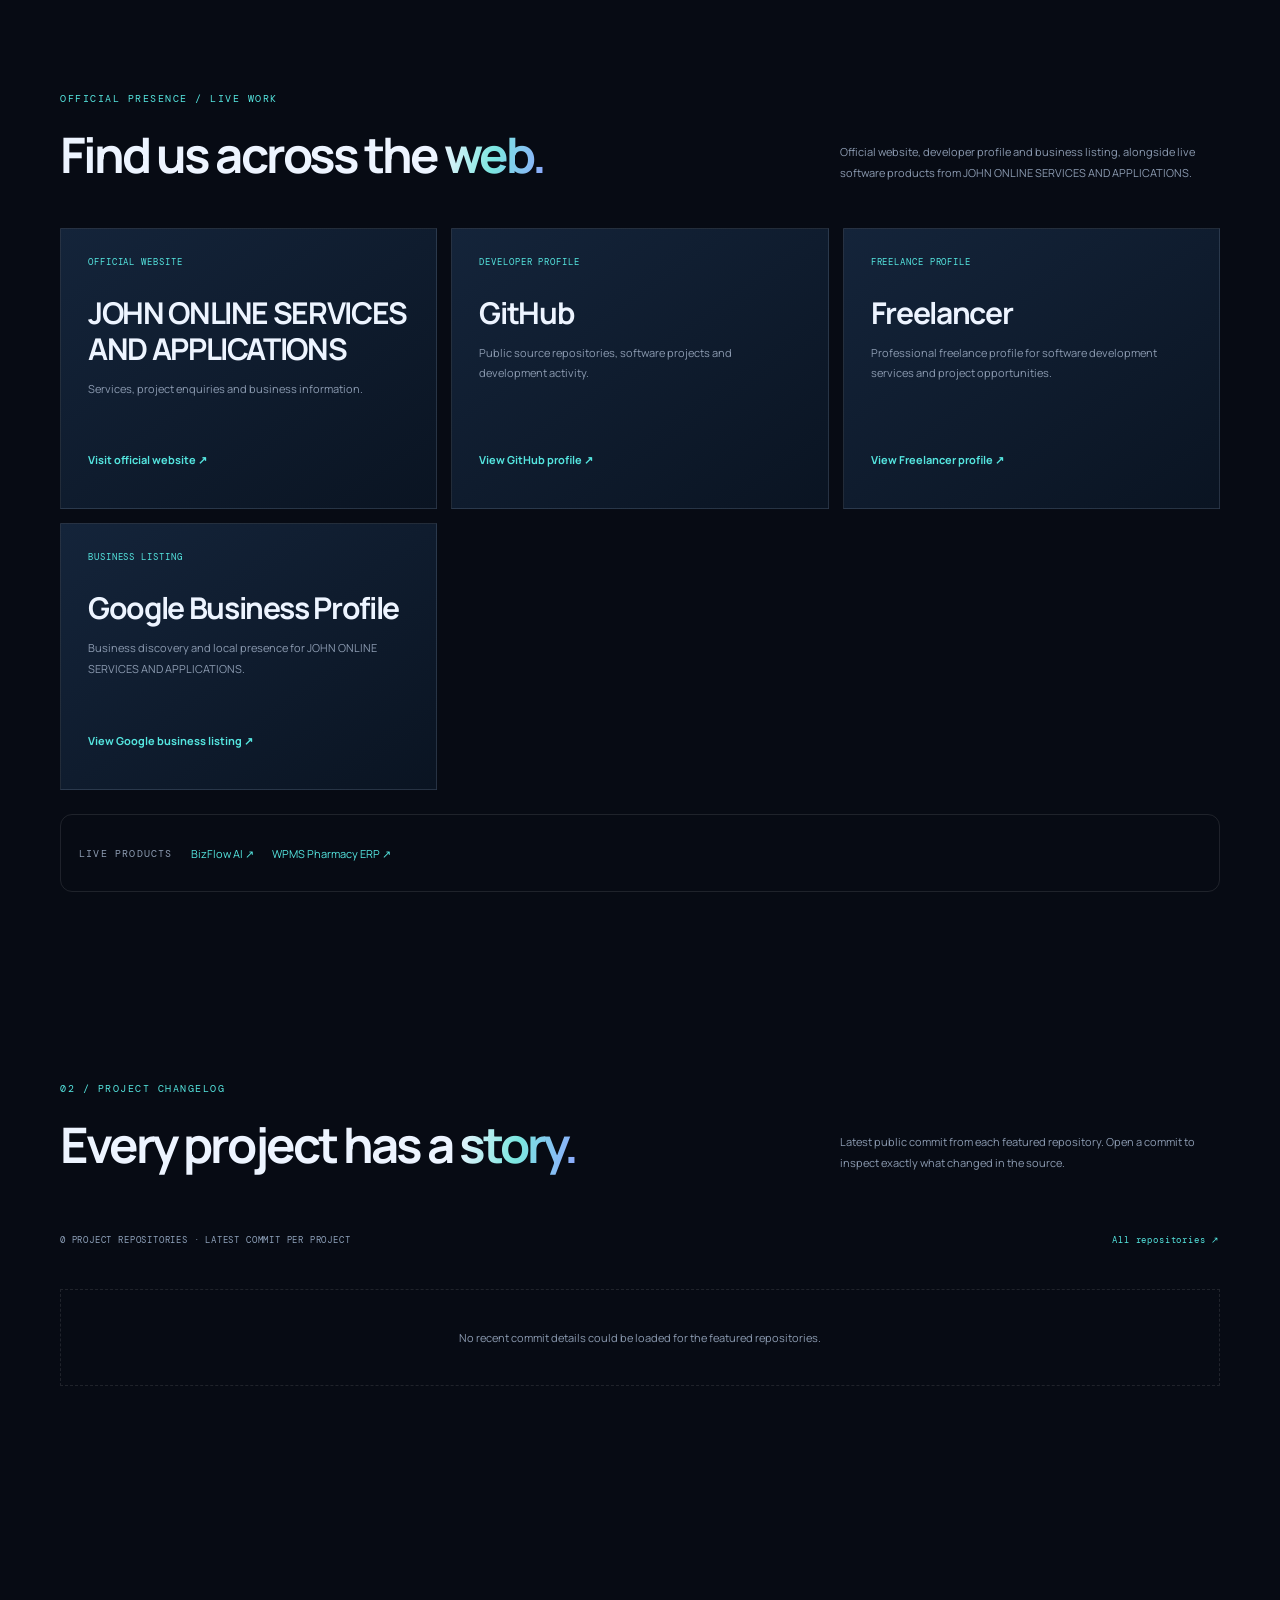
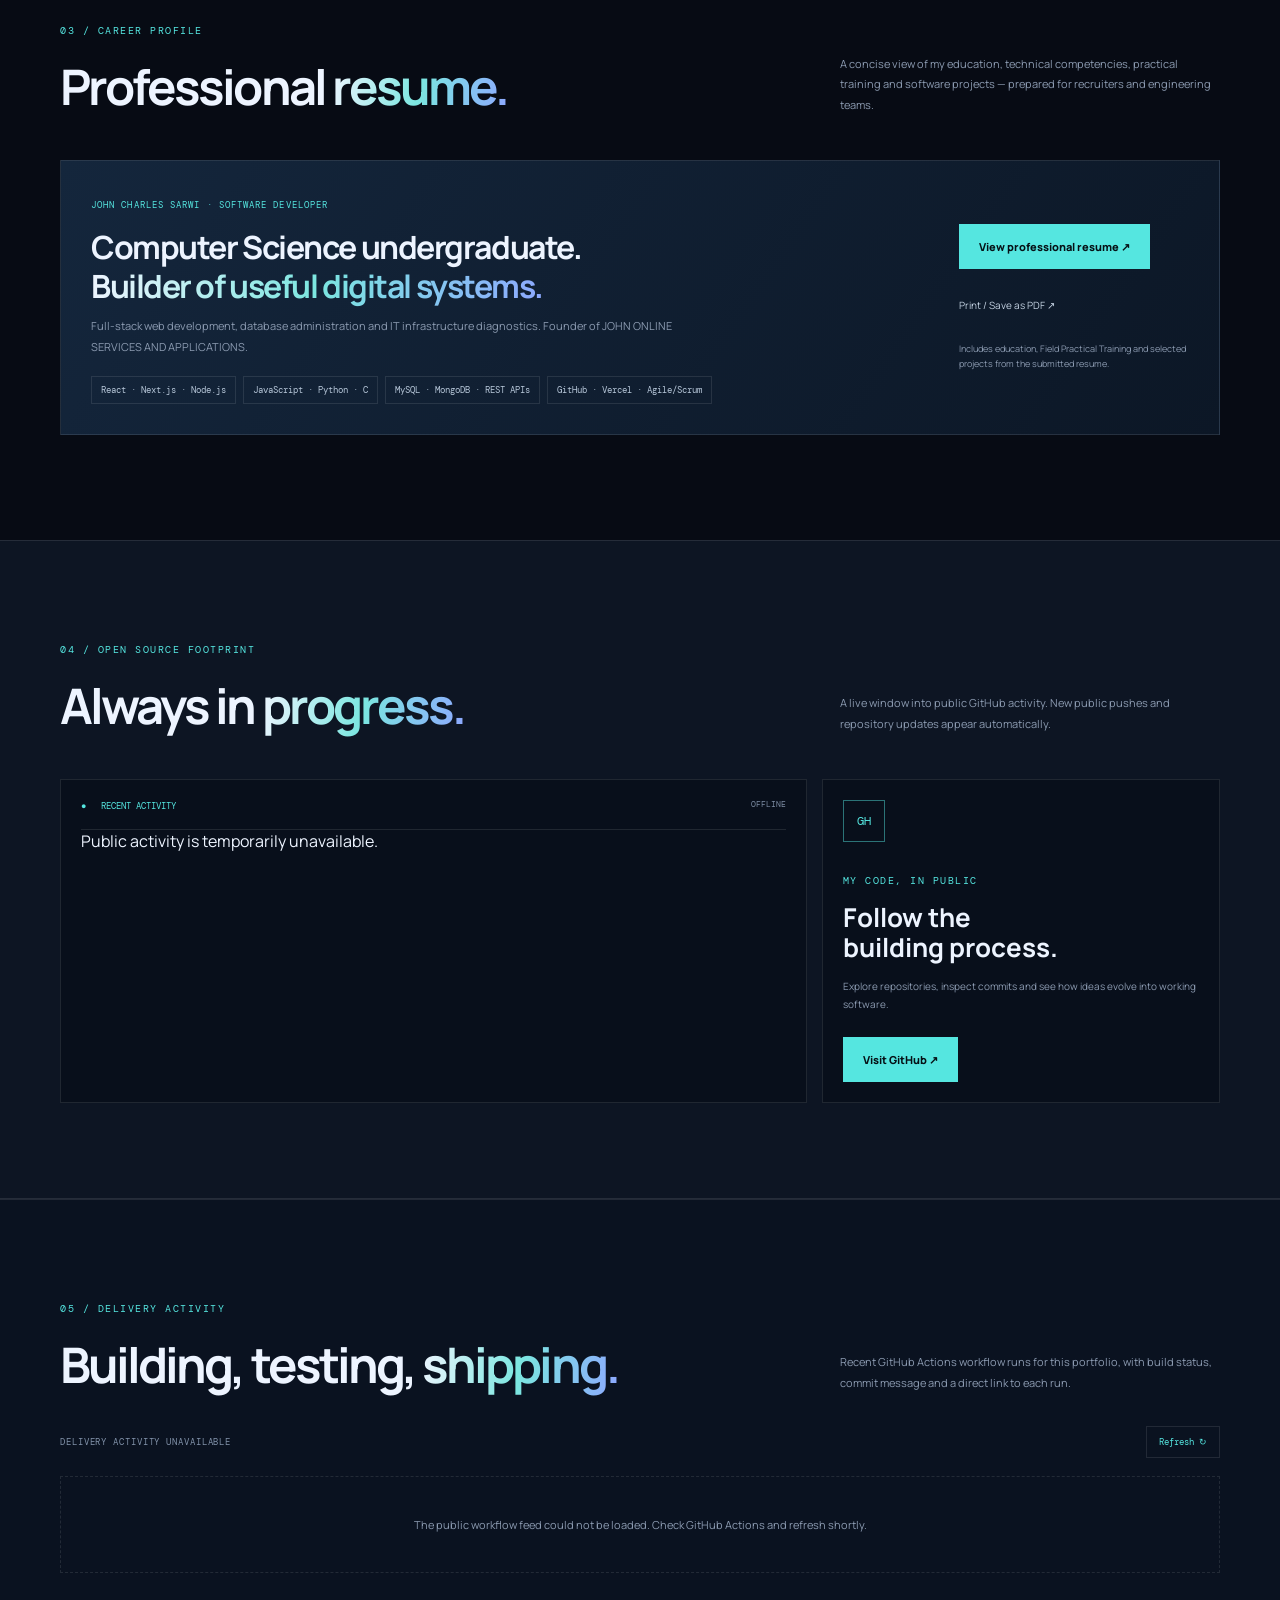
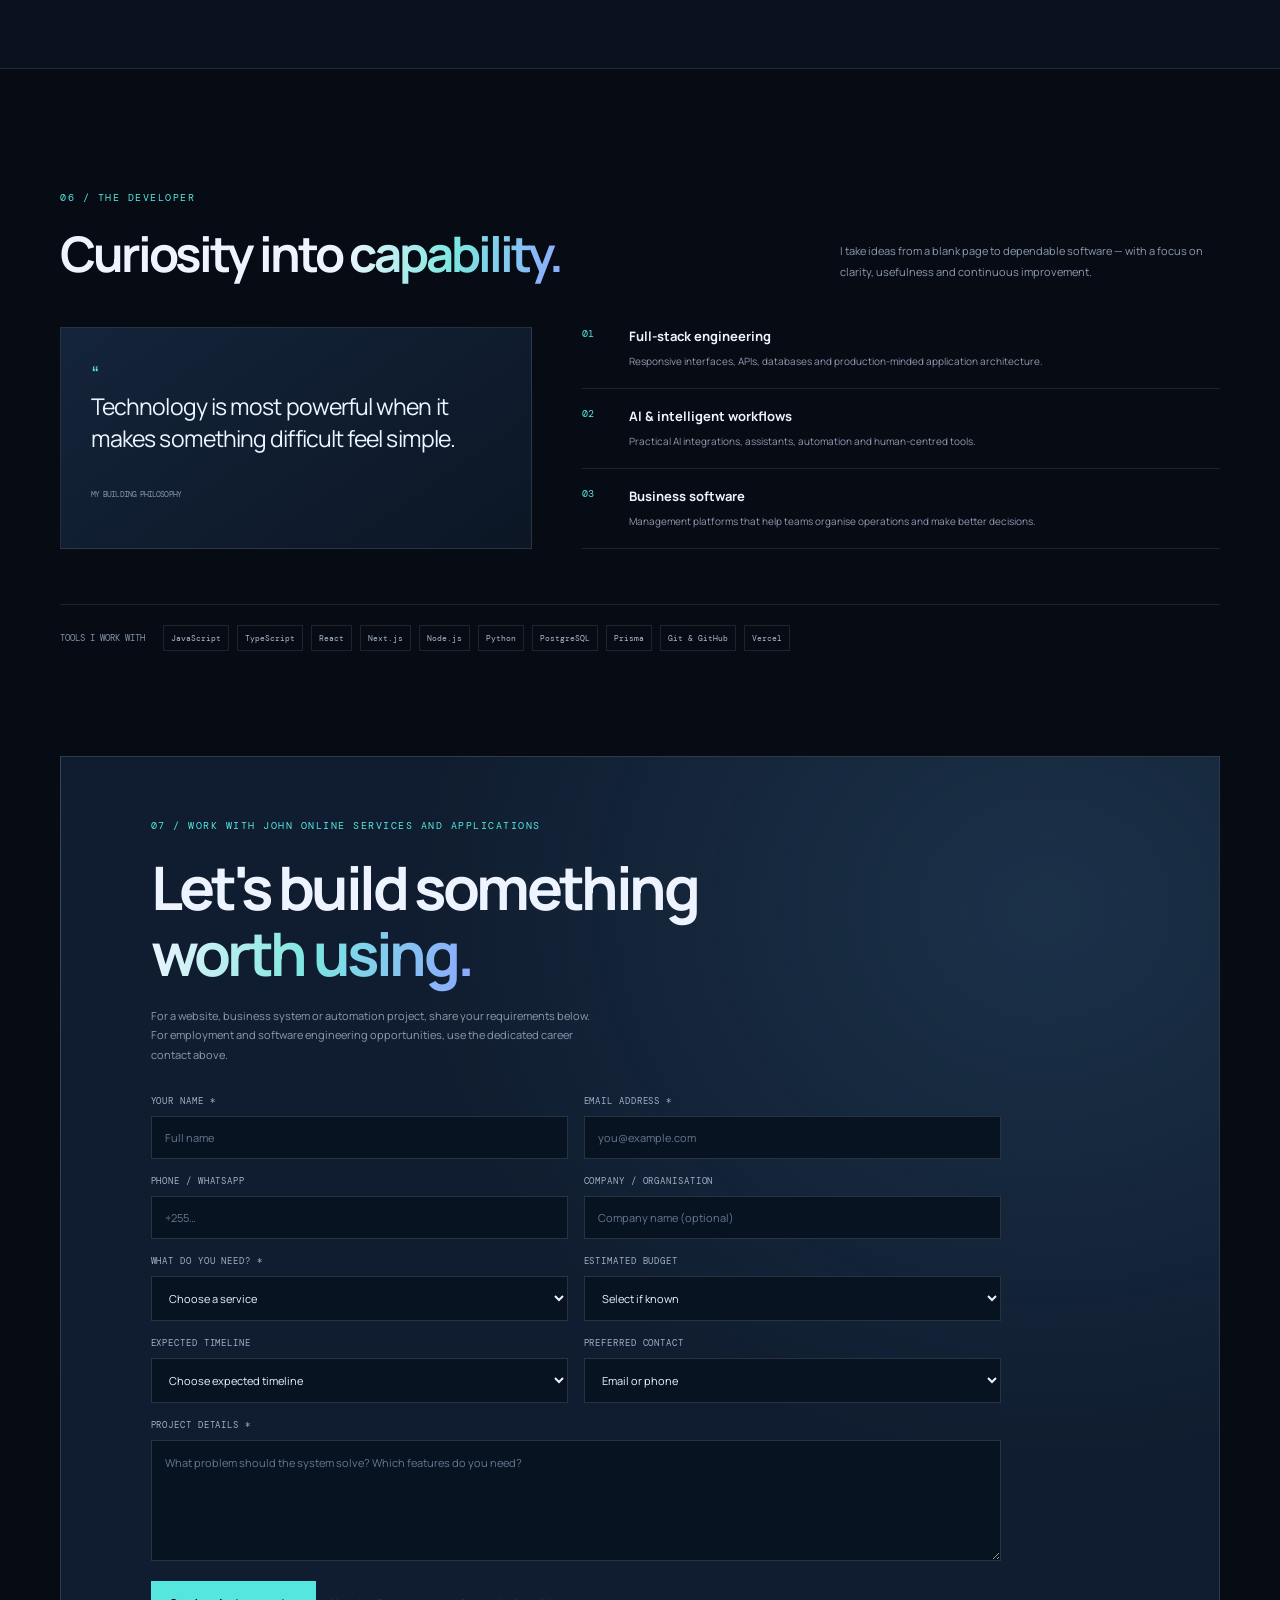
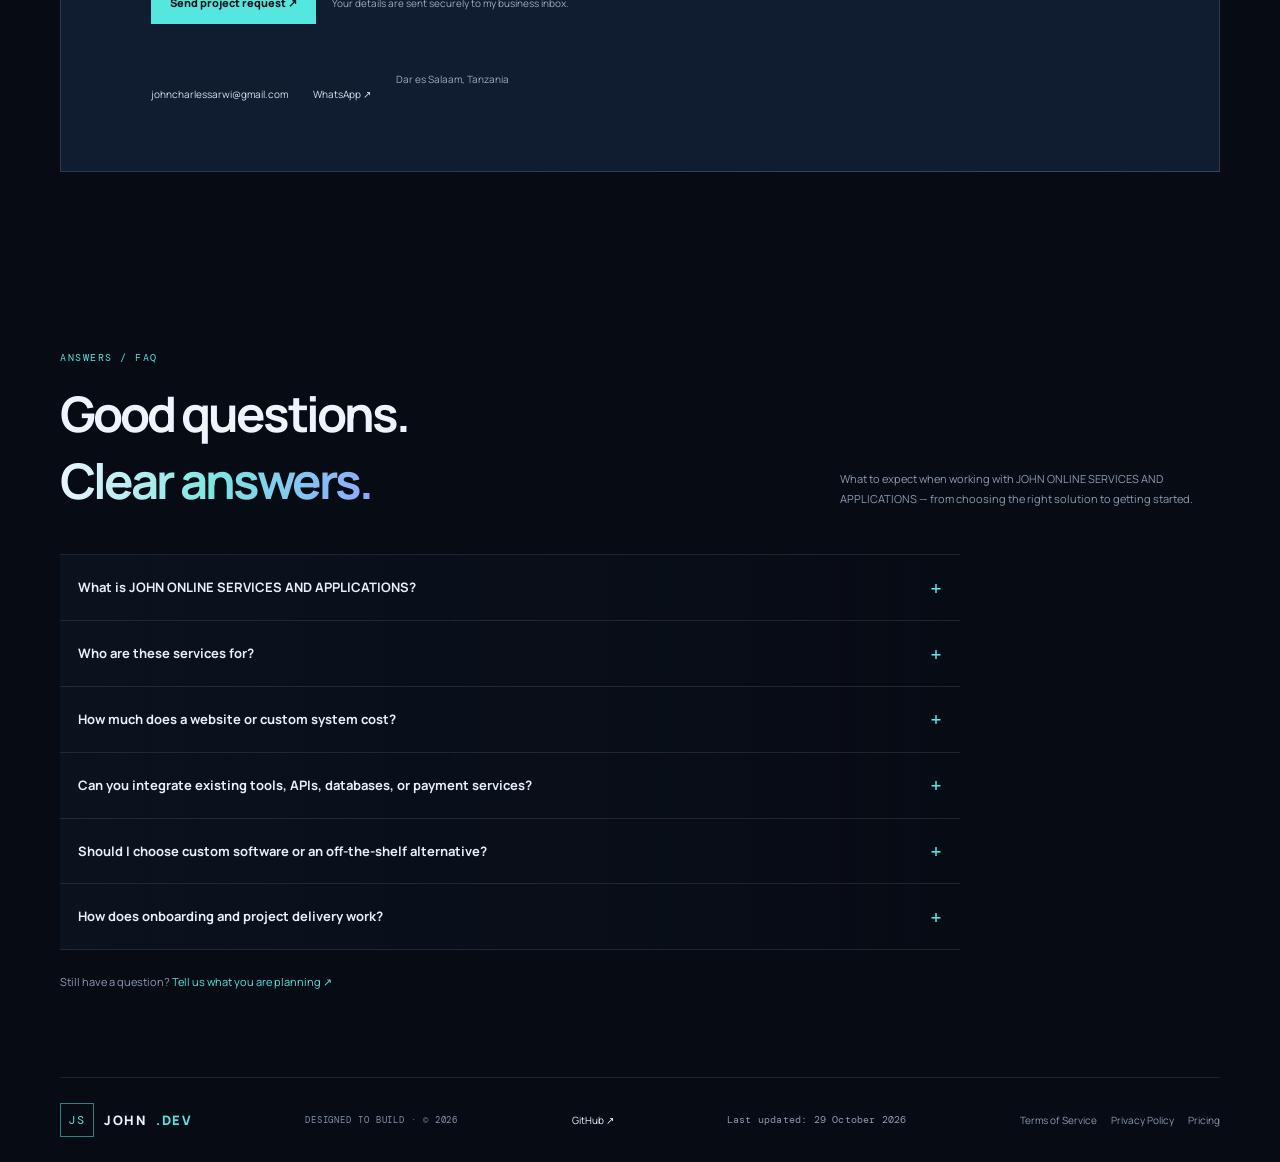
==== commit fb1145c4: "fix: correct Google Fonts stylesheet onload handler" ====
--- a/index.html
+++ b/index.html
@@ -5,8 +5,8 @@
 <link rel="me" href="https://www.freelancer.in/u/johnsarwi0002">
 <meta name="theme-color" content="#070b14"><meta name="description" content="John Charles Sarwi is a software developer in Tanzania building web apps, AI tools and custom business systems for startups and growing businesses.">
 <meta property="og:type" content="website"><meta property="og:locale" content="en_TZ"><meta property="profile:first_name" content="John"><meta property="profile:last_name" content="Sarwi"><meta property="og:site_name" content="John Charles Sarwi"><meta property="og:locale" content="en_TZ"><meta property="og:title" content="John Charles Sarwi | Full-Stack Software Developer in Tanzania"><meta property="og:description" content="John Charles Sarwi is a Tanzania-based Computer Science undergraduate and full-stack software developer building web applications, AI-powered products and business systems. Open to software roles, internships and remote opportunities."><meta property="og:url" content="https://john-charles-sarwi-portfolio.vercel.app/"><meta property="og:image" content="https://avatars.githubusercontent.com/u/263143496?v=4"><meta property="og:image:alt" content="John Charles Sarwi — software developer"><meta name="twitter:card" content="summary"><meta name="twitter:title" content="John Charles Sarwi | Full-Stack Software Developer in Tanzania"><meta name="twitter:description" content="John Charles Sarwi is a Tanzania-based Computer Science undergraduate and full-stack software developer building web applications, AI-powered products and business systems. Open to software roles, internships and remote opportunities."><meta name="twitter:image" content="https://avatars.githubusercontent.com/u/263143496?v=4"><link rel="canonical" href="https://john-charles-sarwi-portfolio.vercel.app/">
-<link rel="icon" href="https://avatars.githubusercontent.com/u/263143496?v=4">
-<link rel="preconnect" href="https://fonts.googleapis.com"><link rel="preconnect" href="https://fonts.gstatic.com" crossorigin><link rel="preload" as="style" href="https://fonts.googleapis.com/css2?family=DM+Mono:wght@400;500&family=Manrope:wght@400;500;600;700;800&display=swap" onload="this.onload=null;this.rel=\'stylesheet\'"><noscript><link href="https://fonts.googleapis.com/css2?family=DM+Mono:wght@400;500&family=Manrope:wght@400;500;600;700;800&display=swap" rel="stylesheet"></noscript>
+<link rel="icon" href="https://avatars.githubusercontent.com/u/263143496?v=4&size=64">
+<link rel="preconnect" href="https://fonts.googleapis.com"><link rel="preconnect" href="https://fonts.gstatic.com" crossorigin><link rel="preload" as="style" href="https://fonts.googleapis.com/css2?family=DM+Mono:wght@400;500&family=Manrope:wght@400;500;600;700;800&display=swap" onload="this.onload=null;this.rel='stylesheet'"><noscript><link href="https://fonts.googleapis.com/css2?family=DM+Mono:wght@400;500&family=Manrope:wght@400;500;600;700;800&display=swap" rel="stylesheet"></noscript>
 <link rel="stylesheet" href="./styles.css"><title>John Charles Sarwi | Full-Stack Software Developer in Tanzania</title><script type="application/ld+json">
 {
   "@context": "https://schema.org",
@@ -124,7 +124,7 @@
 }
 </script></head>
 <body><div class="glow"></div><header><a class="brand" href="#home"><b>JS</b> JOHN<span>.DEV</span></a><button id="menu" type="button" aria-controls="nav" aria-expanded="false" aria-label="Open navigation menu">☰</button><nav id="nav"><a href="./index.html">Home</a><a href="./about.html">About</a><a href="./projects.html">Projects</a><a href="./services.html">Services</a><a href="./pricing.html">Pricing</a><a href="./resume.html">Resume</a><a href="./contact.html" class="navbtn">Let's talk ↗</a></nav></header>
-<main><section class="hero wrap" id="home"><div><div class="eyebrow"><i></i> SOFTWARE DEVELOPER · TANZANIA</div><h1>John Charles Sarwi<br><em>Software Developer in Tanzania.</em></h1><p class="lead">I build websites and custom business software for entrepreneurs, startups, and small and growing businesses in Tanzania, while also developing AI-powered products and web applications.</p><div class="actions"><a class="primary" href="#work">Explore my work ↘</a><a class="secondary" href="mailto:johncharlessarwi@gmail.com">Get in touch ↗</a></div><div class="meta">— OPEN TO MEANINGFUL COLLABORATIONS <span>EAT / UTC+3</span></div></div><div class="visual"><div class="orbit"></div><div class="profile"><div class="profiletop">PROFILE / 001 <small>● BUILDING</small></div><img src="https://avatars.githubusercontent.com/u/263143496?v=4" alt="John Charles Sarwi" width="76" height="76" fetchpriority="high" decoding="async"><h2>John Charles<br><em>Sarwi.</em></h2><p>Engineer of ideas. Builder of solutions.</p><div class="tags"><span>FULL-STACK</span><span>AI SYSTEMS</span><span>PRODUCT BUILDING</span></div><hr><small>DAR ES SALAAM, TZ</small></div><div class="float f1">⌘ &nbsp; Code with purpose</div><div class="float f2">✳ &nbsp; AI + Systems</div></div></section>
+<main><section class="hero wrap" id="home"><div><div class="eyebrow"><i></i> SOFTWARE DEVELOPER · TANZANIA</div><h1>John Charles Sarwi<br><em>Software Developer in Tanzania.</em></h1><p class="lead">I build websites and custom business software for entrepreneurs, startups, and small and growing businesses in Tanzania, while also developing AI-powered products and web applications.</p><div class="actions"><a class="primary" href="#work">Explore my work ↘</a><a class="secondary" href="mailto:johncharlessarwi@gmail.com">Get in touch ↗</a></div><div class="meta">— OPEN TO MEANINGFUL COLLABORATIONS <span>EAT / UTC+3</span></div></div><div class="visual"><div class="orbit"></div><div class="profile"><div class="profiletop">PROFILE / 001 <small>● BUILDING</small></div><img src="https://avatars.githubusercontent.com/u/263143496?v=4&size=160" alt="John Charles Sarwi" width="76" height="76" fetchpriority="high" decoding="async"><h2>John Charles<br><em>Sarwi.</em></h2><p>Engineer of ideas. Builder of solutions.</p><div class="tags"><span>FULL-STACK</span><span>AI SYSTEMS</span><span>PRODUCT BUILDING</span></div><hr><small>DAR ES SALAAM, TZ</small></div><div class="float f1">⌘ &nbsp; Code with purpose</div><div class="float f2">✳ &nbsp; AI + Systems</div></div></section>
 <section class="dual-path wrap" aria-label="Career and business opportunities">
 <div class="path-intro"><label>BUILT FOR TWO OUTCOMES</label><h2>Engineering a career.<br><em>Building a business.</em></h2><p>One portfolio, two clear ways to work together — international software opportunities and practical digital solutions for organisations.</p><p><a href="./software-developer-tanzania.html">Junior Software Developer in Tanzania — career profile ↗</a></p></div>
 <div class="path-grid">
--- a/styles.css
+++ b/styles.css
@@ -117,6 +117,7 @@
 @media(max-width:680px){
   nav a{min-height:44px;display:flex;align-items:center}
   #menu{min-width:44px;min-height:44px}
+  #filters button,.cardlinks a,.cardlinks button{min-height:44px}
 }
 @media(max-width:580px){
   .visual{width:100%;max-width:420px;height:340px;margin:0 auto;transform:none}
@@ -130,8 +131,8 @@
   #search{width:100%;font-size:16px;min-height:44px}
   .form-grid input,.form-grid select,.form-grid textarea{font-size:16px;min-height:44px}
   .form-grid textarea{min-height:130px}
-  #filters button{min-height:40px}
-  .cardlinks a,.cardlinks button{min-height:40px;display:inline-flex;align-items:center}
+  #filters button{min-height:44px}
+  .cardlinks a,.cardlinks button{min-height:44px;display:inline-flex;align-items:center}
 }
 
 
@@ -196,3 +197,27 @@
 .pricing-note{margin:14px 4px;color:var(--muted);font-size:10px;line-height:1.8}
 .pricing-support{margin-top:34px}
 @media(max-width:700px){.pricing-intro{align-items:flex-start;flex-direction:column;padding:22px}.pricing-table td,.pricing-table th{padding:15px 13px}}
+
+
+/* Complete the 44px minimum touch area for remaining interactive controls. */
+.case-study-head button{
+  width:44px;
+  height:44px;
+  min-width:44px;
+  min-height:44px;
+}
+.page-links a,
+.site-footer a,
+.footer-legal a,
+.updates-toolbar a,
+.deploy-meta a,
+.presence-products a,
+.official-presence .path-card>a,
+.resume-links a,
+.path-actions a,
+.foot>a,
+.contactmeta a{
+  min-height:44px;
+  display:inline-flex;
+  align-items:center;
+}
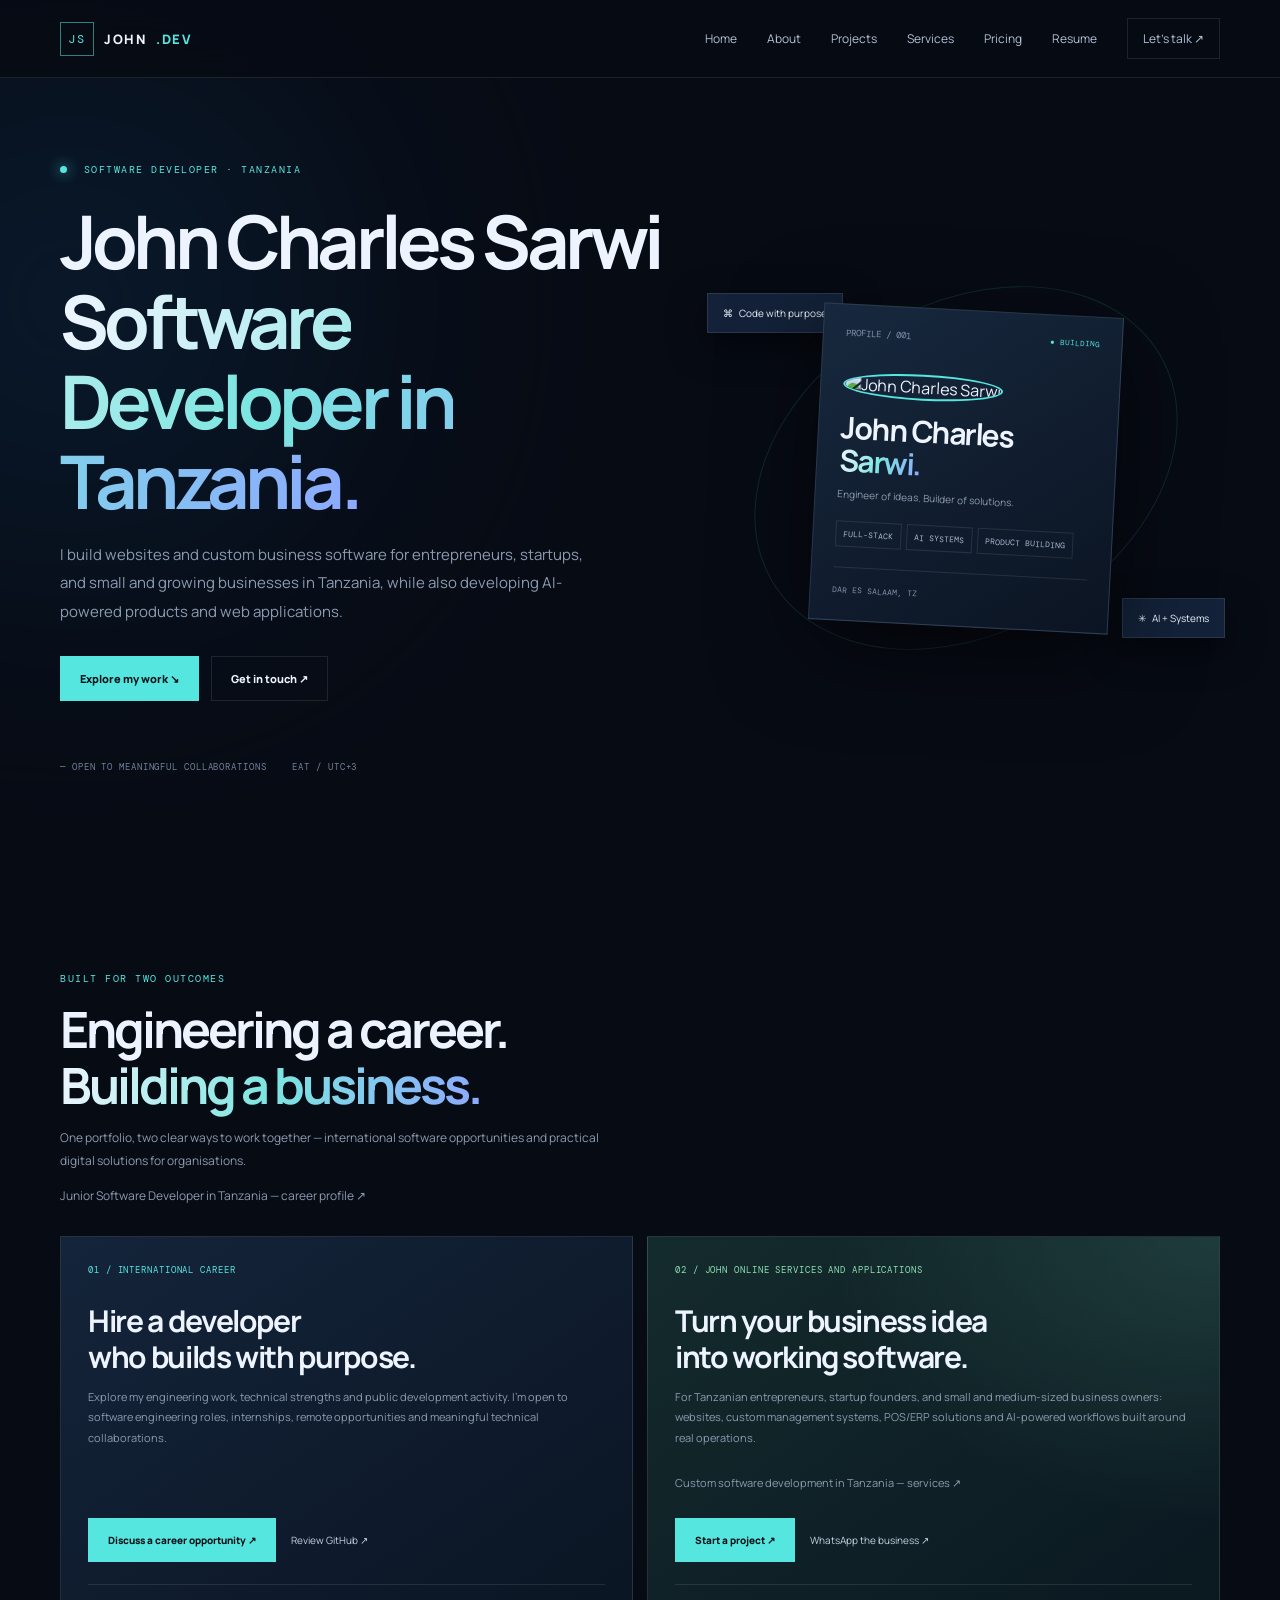
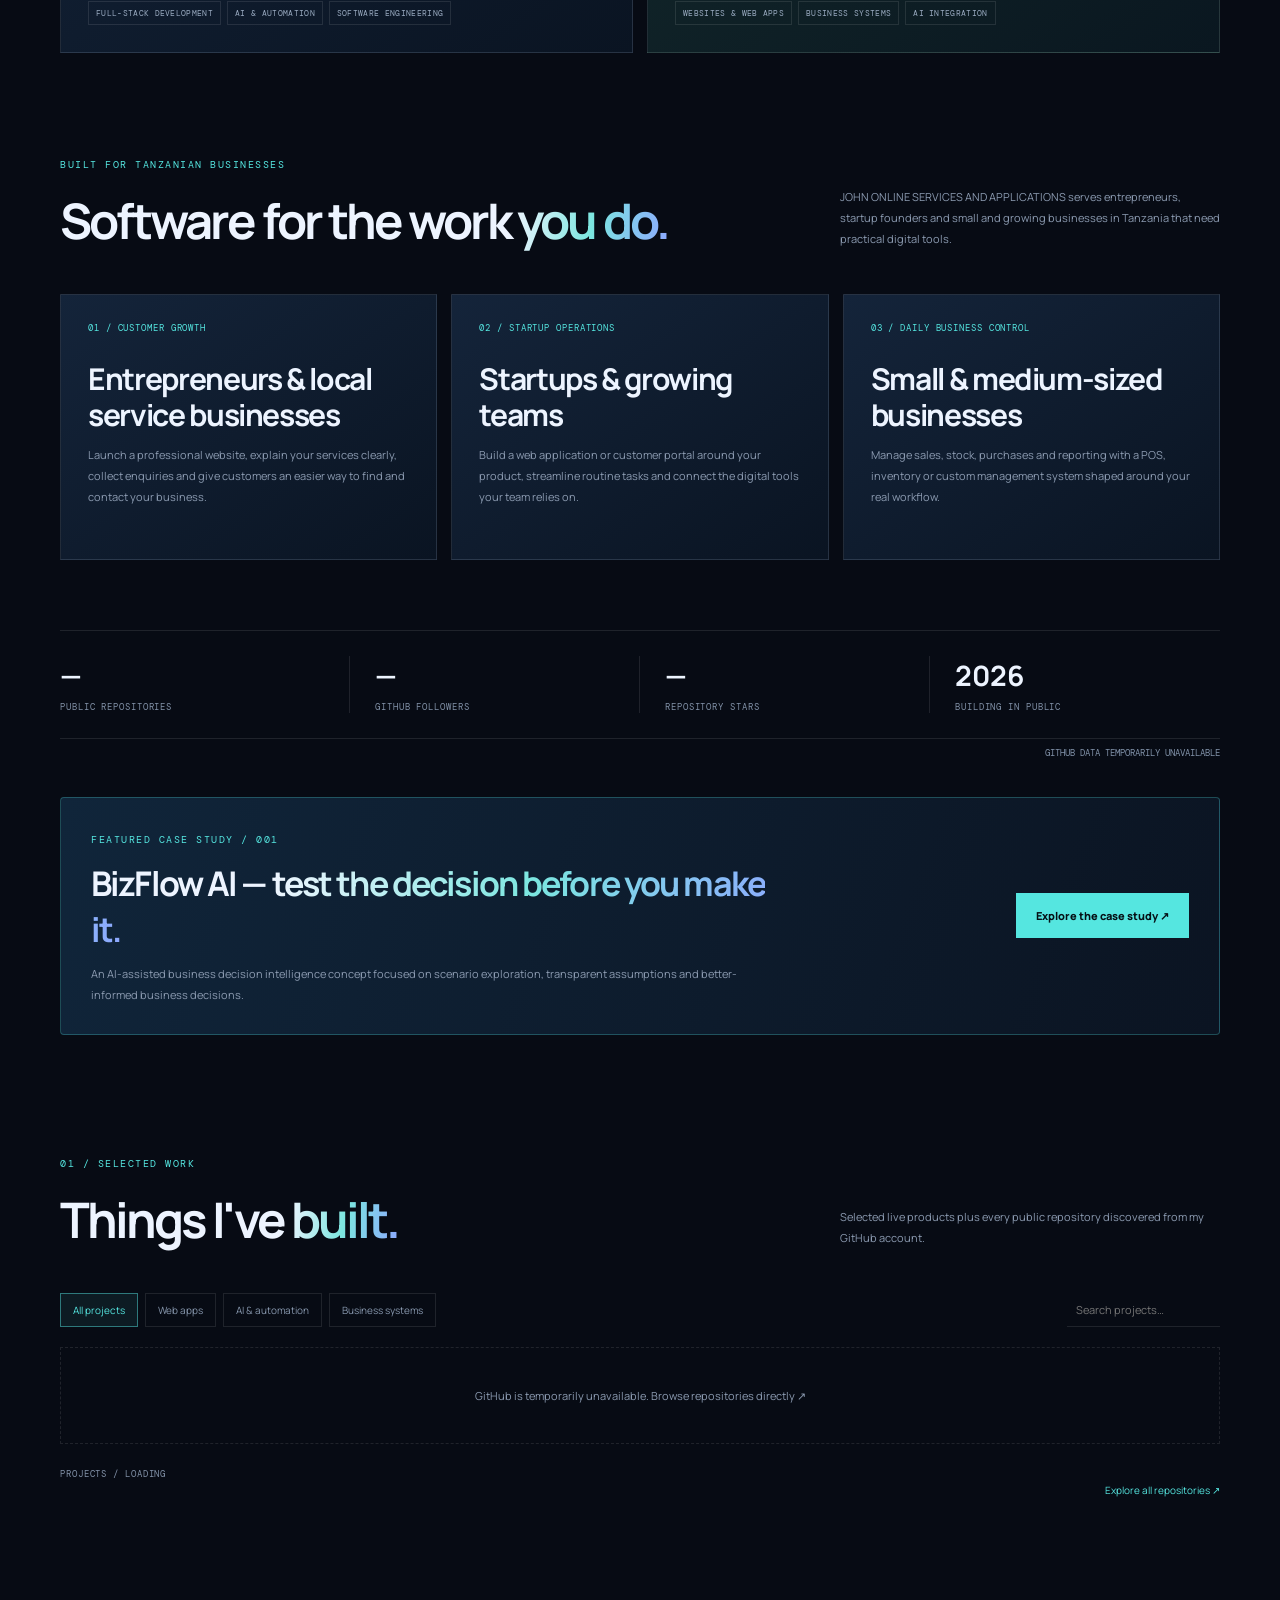
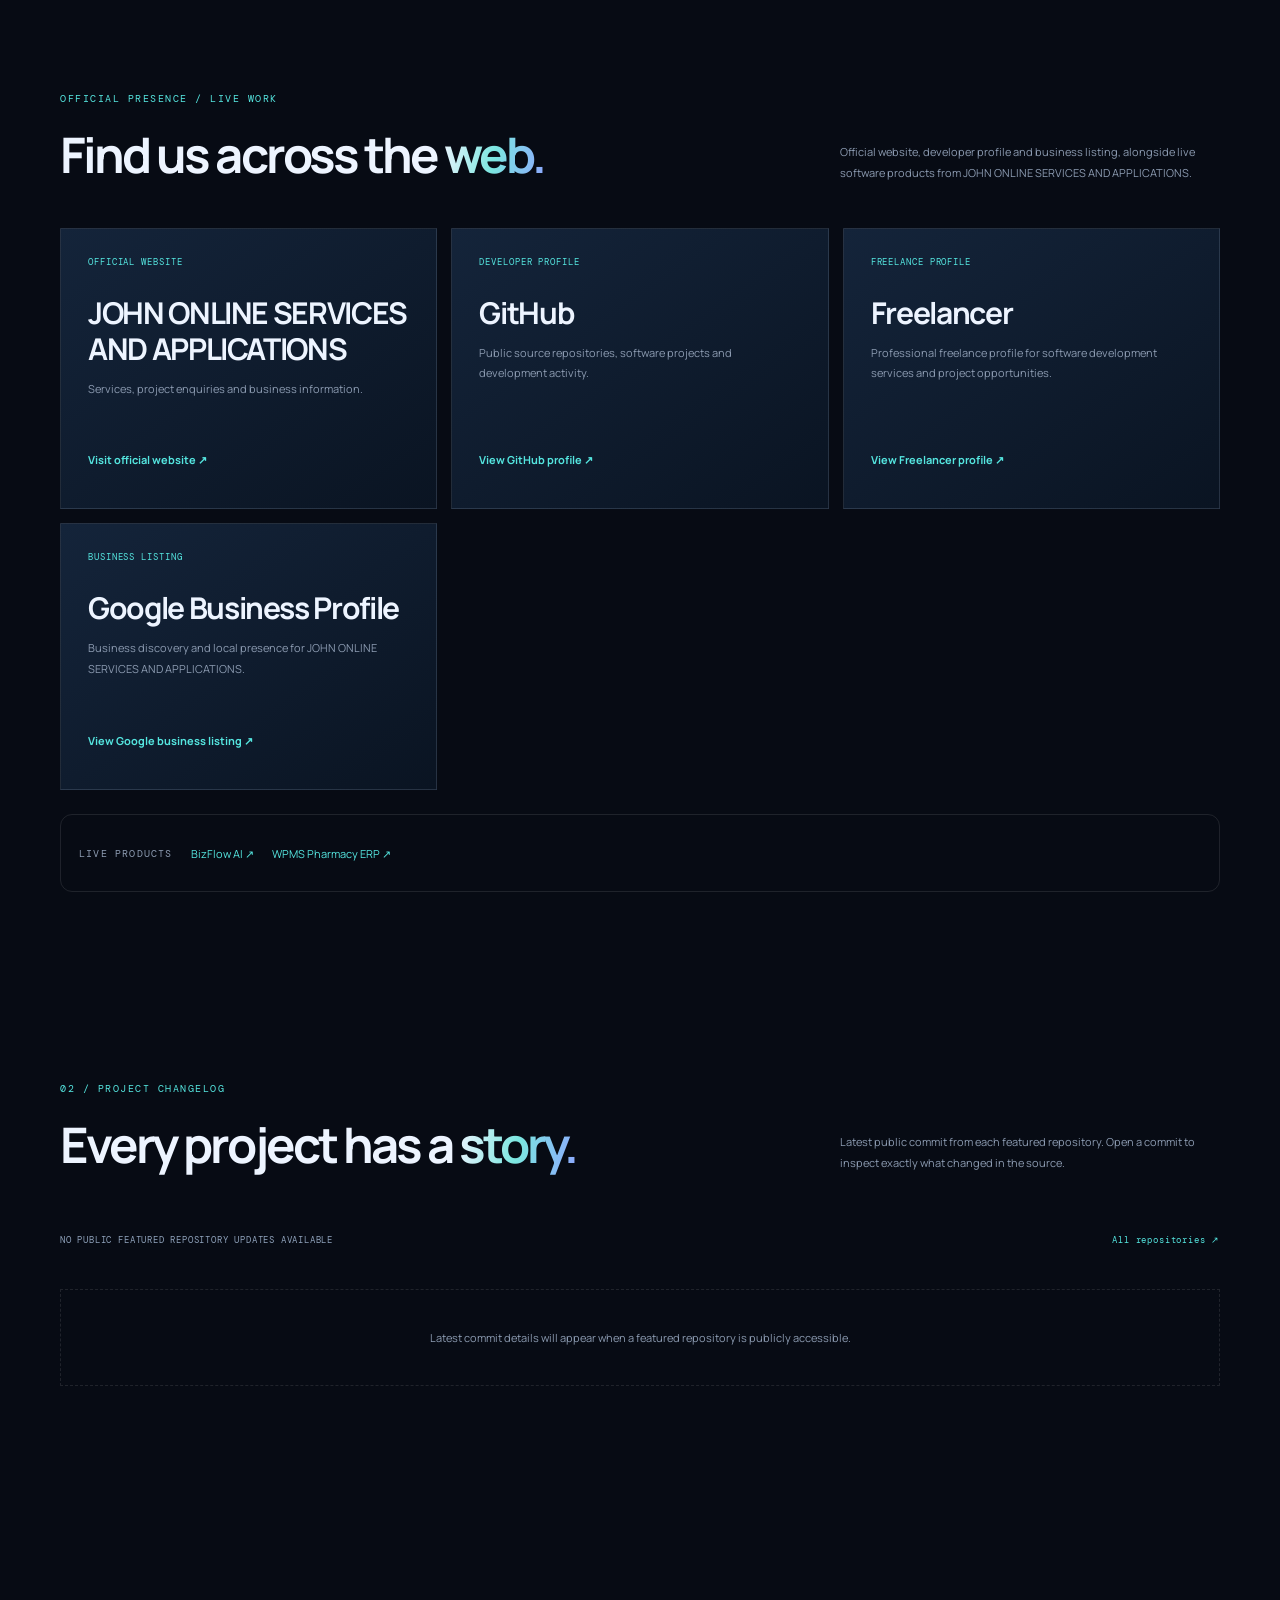
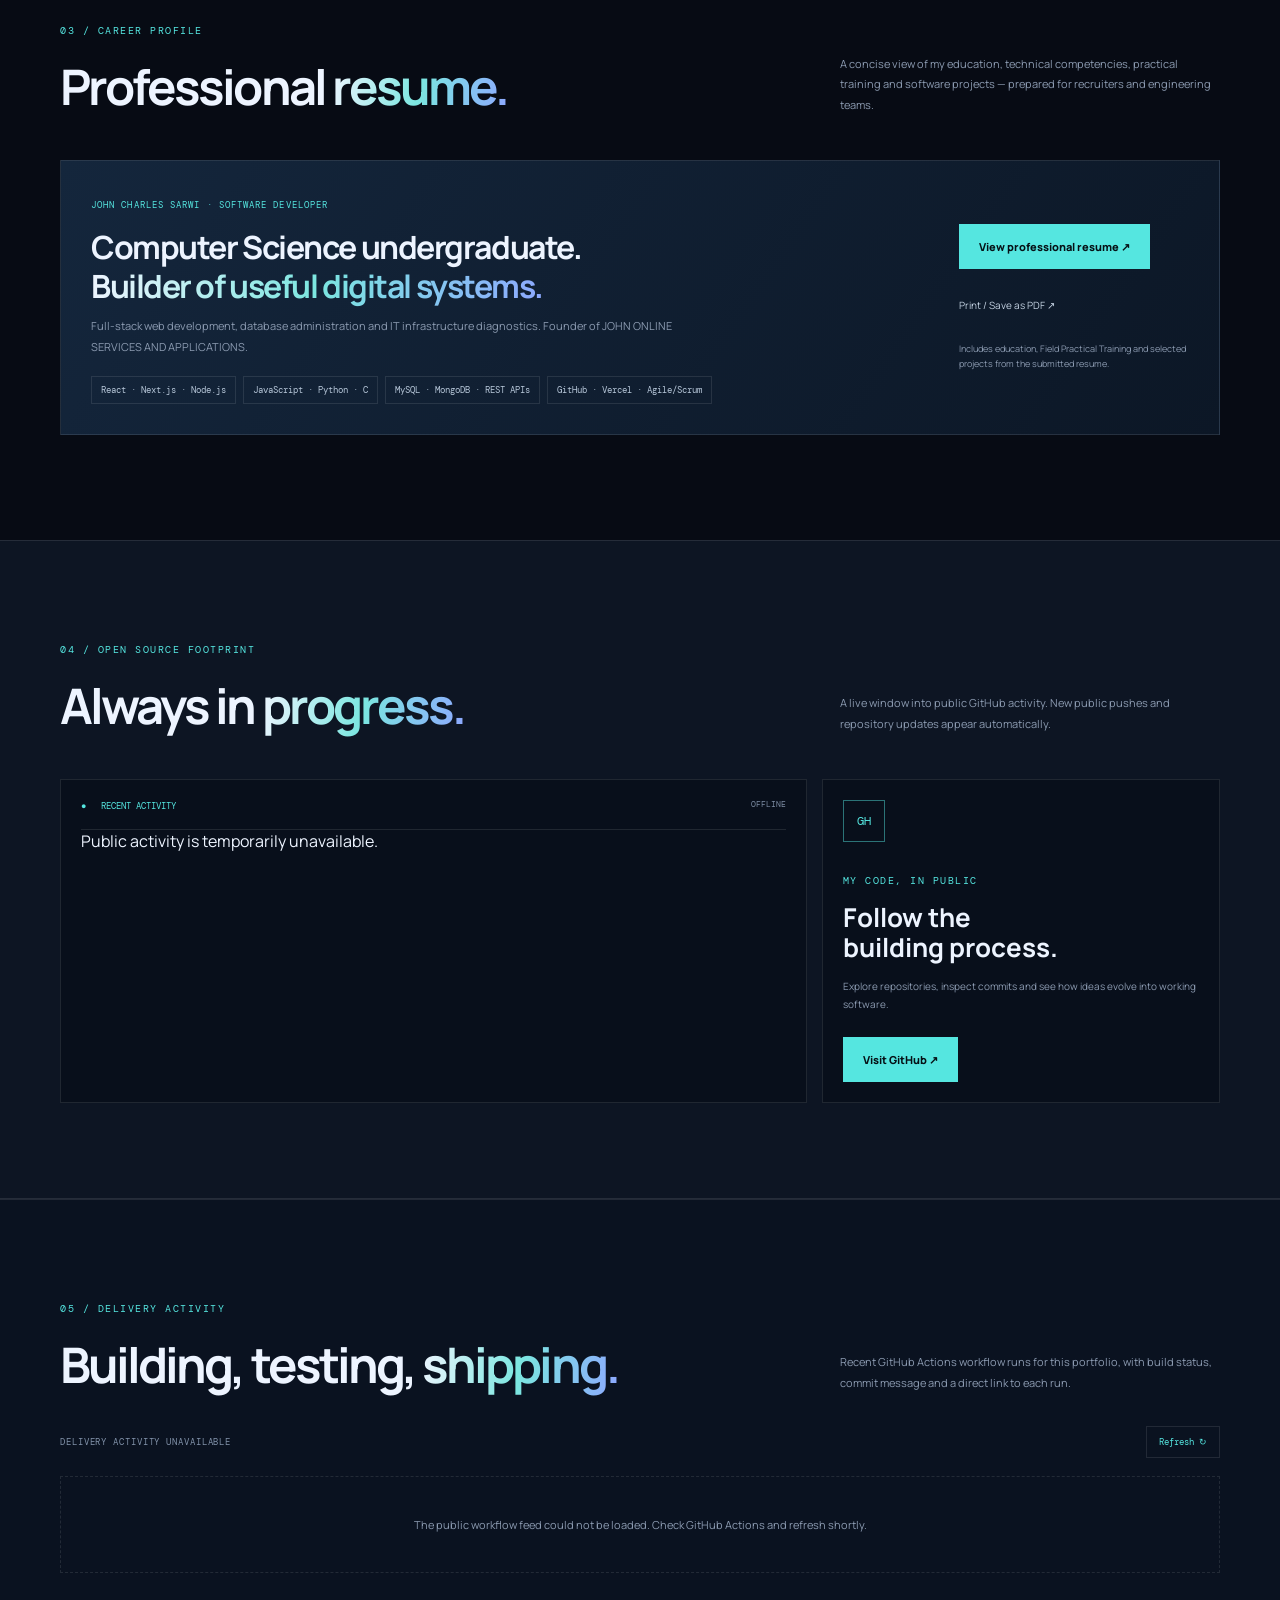
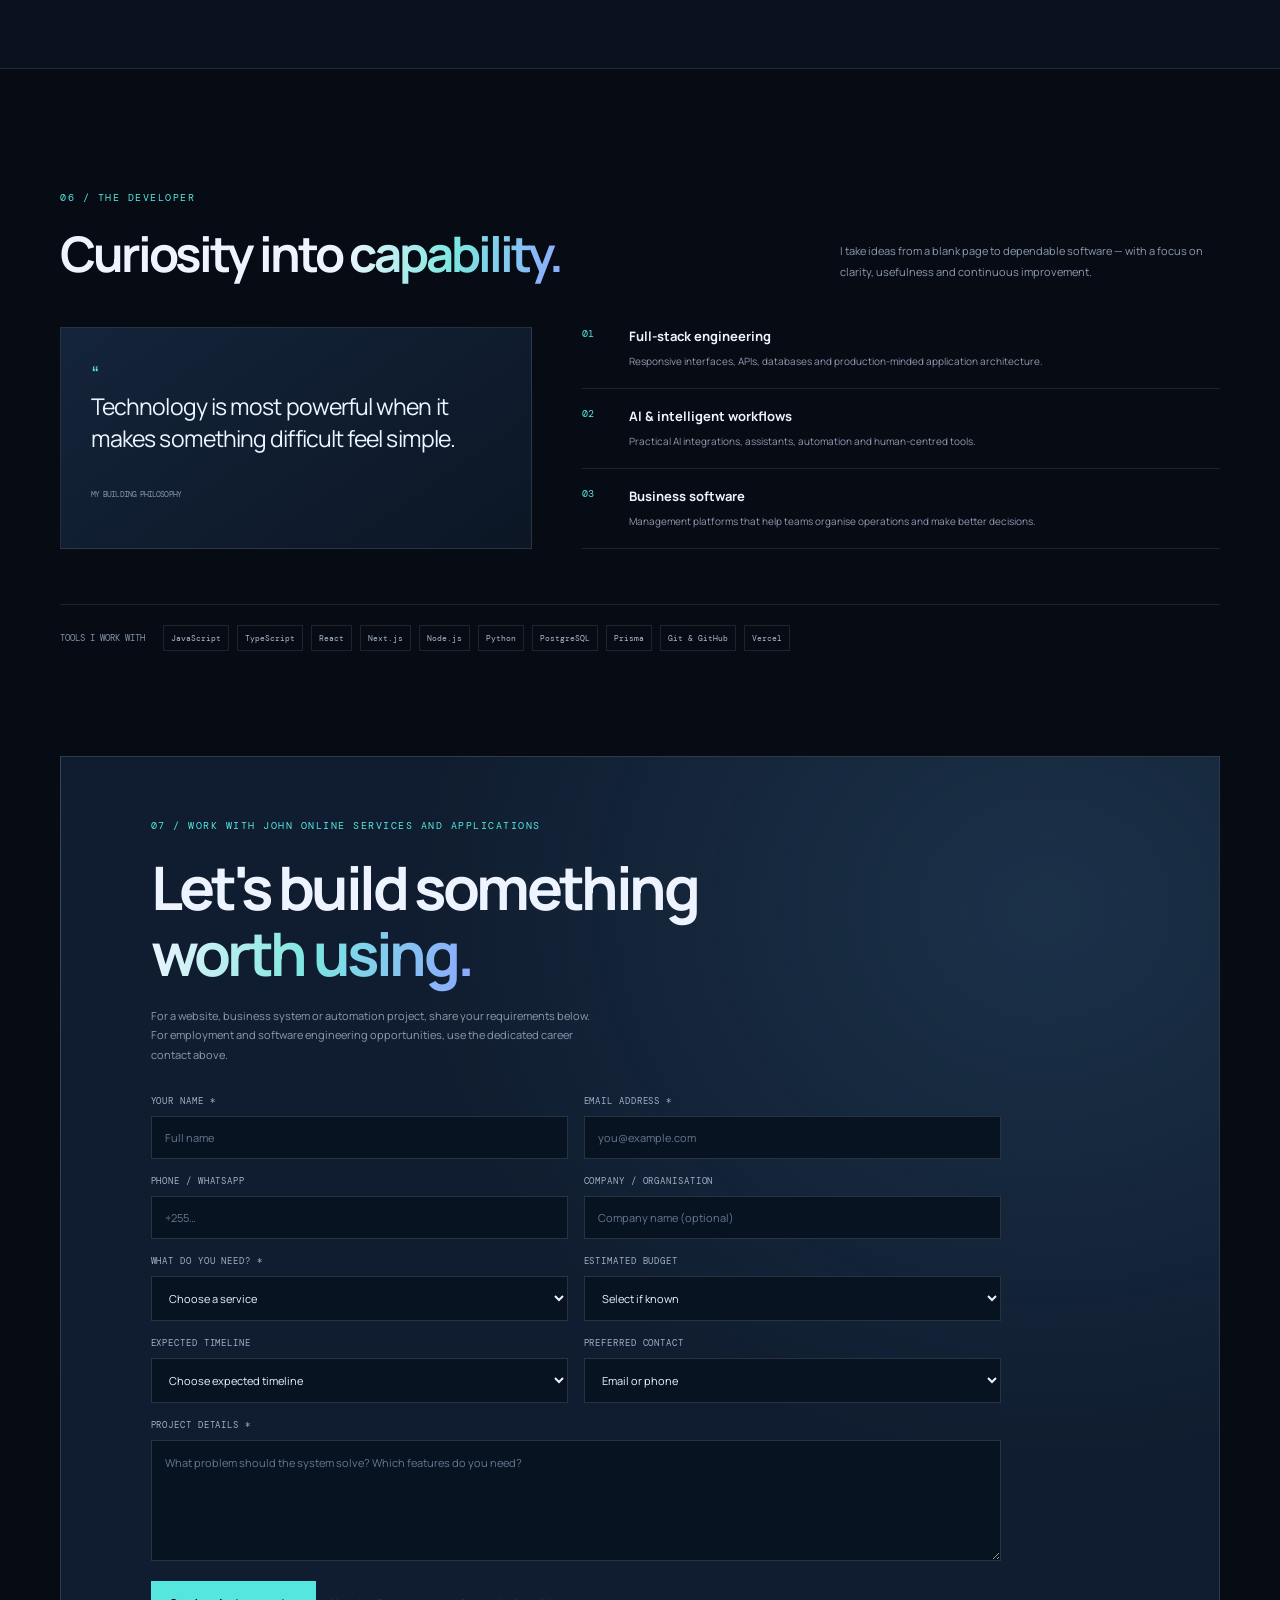
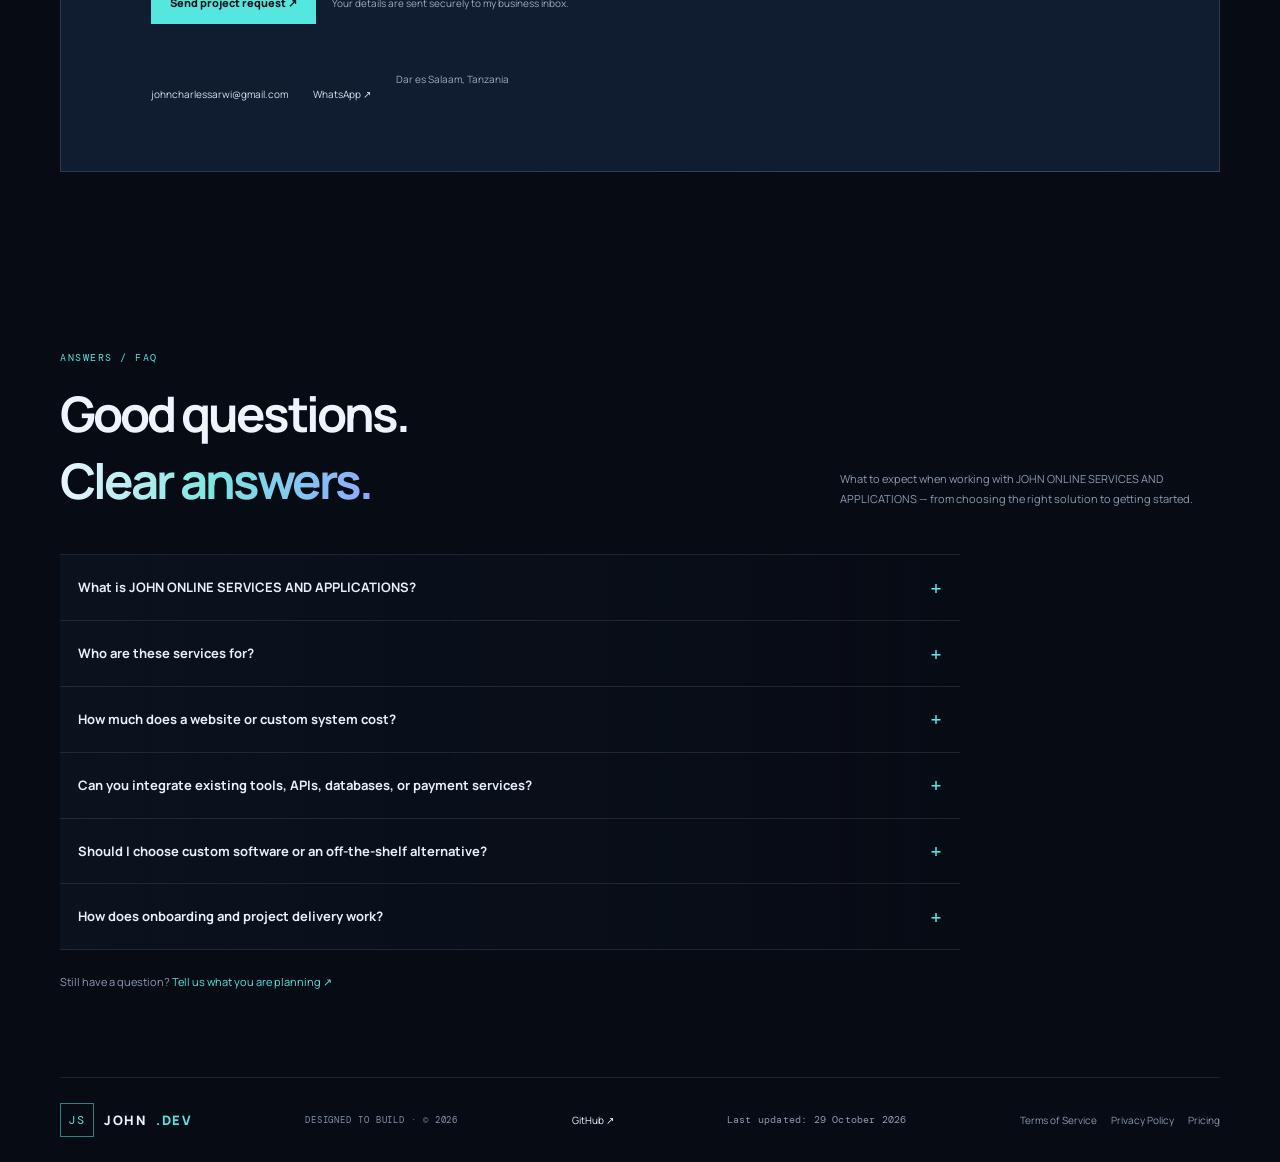
==== commit 0749206d: "perf: reduce font variants and defer font stylesheet" ====
--- a/index.html
+++ b/index.html
@@ -6,7 +6,7 @@
 <meta name="theme-color" content="#070b14"><meta name="description" content="John Charles Sarwi is a software developer in Tanzania building web apps, AI tools and custom business systems for startups and growing businesses.">
 <meta property="og:type" content="website"><meta property="og:locale" content="en_TZ"><meta property="profile:first_name" content="John"><meta property="profile:last_name" content="Sarwi"><meta property="og:site_name" content="John Charles Sarwi"><meta property="og:locale" content="en_TZ"><meta property="og:title" content="John Charles Sarwi | Full-Stack Software Developer in Tanzania"><meta property="og:description" content="John Charles Sarwi is a Tanzania-based Computer Science undergraduate and full-stack software developer building web applications, AI-powered products and business systems. Open to software roles, internships and remote opportunities."><meta property="og:url" content="https://john-charles-sarwi-portfolio.vercel.app/"><meta property="og:image" content="https://avatars.githubusercontent.com/u/263143496?v=4"><meta property="og:image:alt" content="John Charles Sarwi — software developer"><meta name="twitter:card" content="summary"><meta name="twitter:title" content="John Charles Sarwi | Full-Stack Software Developer in Tanzania"><meta name="twitter:description" content="John Charles Sarwi is a Tanzania-based Computer Science undergraduate and full-stack software developer building web applications, AI-powered products and business systems. Open to software roles, internships and remote opportunities."><meta name="twitter:image" content="https://avatars.githubusercontent.com/u/263143496?v=4"><link rel="canonical" href="https://john-charles-sarwi-portfolio.vercel.app/">
 <link rel="icon" href="https://avatars.githubusercontent.com/u/263143496?v=4&size=64">
-<link rel="preconnect" href="https://fonts.googleapis.com"><link rel="preconnect" href="https://fonts.gstatic.com" crossorigin><link rel="preload" as="style" href="https://fonts.googleapis.com/css2?family=DM+Mono:wght@400;500&family=Manrope:wght@400;500;600;700;800&display=swap" onload="this.onload=null;this.rel='stylesheet'"><noscript><link href="https://fonts.googleapis.com/css2?family=DM+Mono:wght@400;500&family=Manrope:wght@400;500;600;700;800&display=swap" rel="stylesheet"></noscript>
+<link rel="preconnect" href="https://fonts.googleapis.com"><link rel="preconnect" href="https://fonts.gstatic.com" crossorigin><link rel="stylesheet" href="https://fonts.googleapis.com/css2?family=DM+Mono:wght@400&family=Manrope:wght@400;700;800&display=swap" media="print" onload="this.media='all'"><noscript><link href="https://fonts.googleapis.com/css2?family=DM+Mono:wght@400&family=Manrope:wght@400;700;800&display=swap" rel="stylesheet"></noscript>
 <link rel="stylesheet" href="./styles.css"><title>John Charles Sarwi | Full-Stack Software Developer in Tanzania</title><script type="application/ld+json">
 {
   "@context": "https://schema.org",
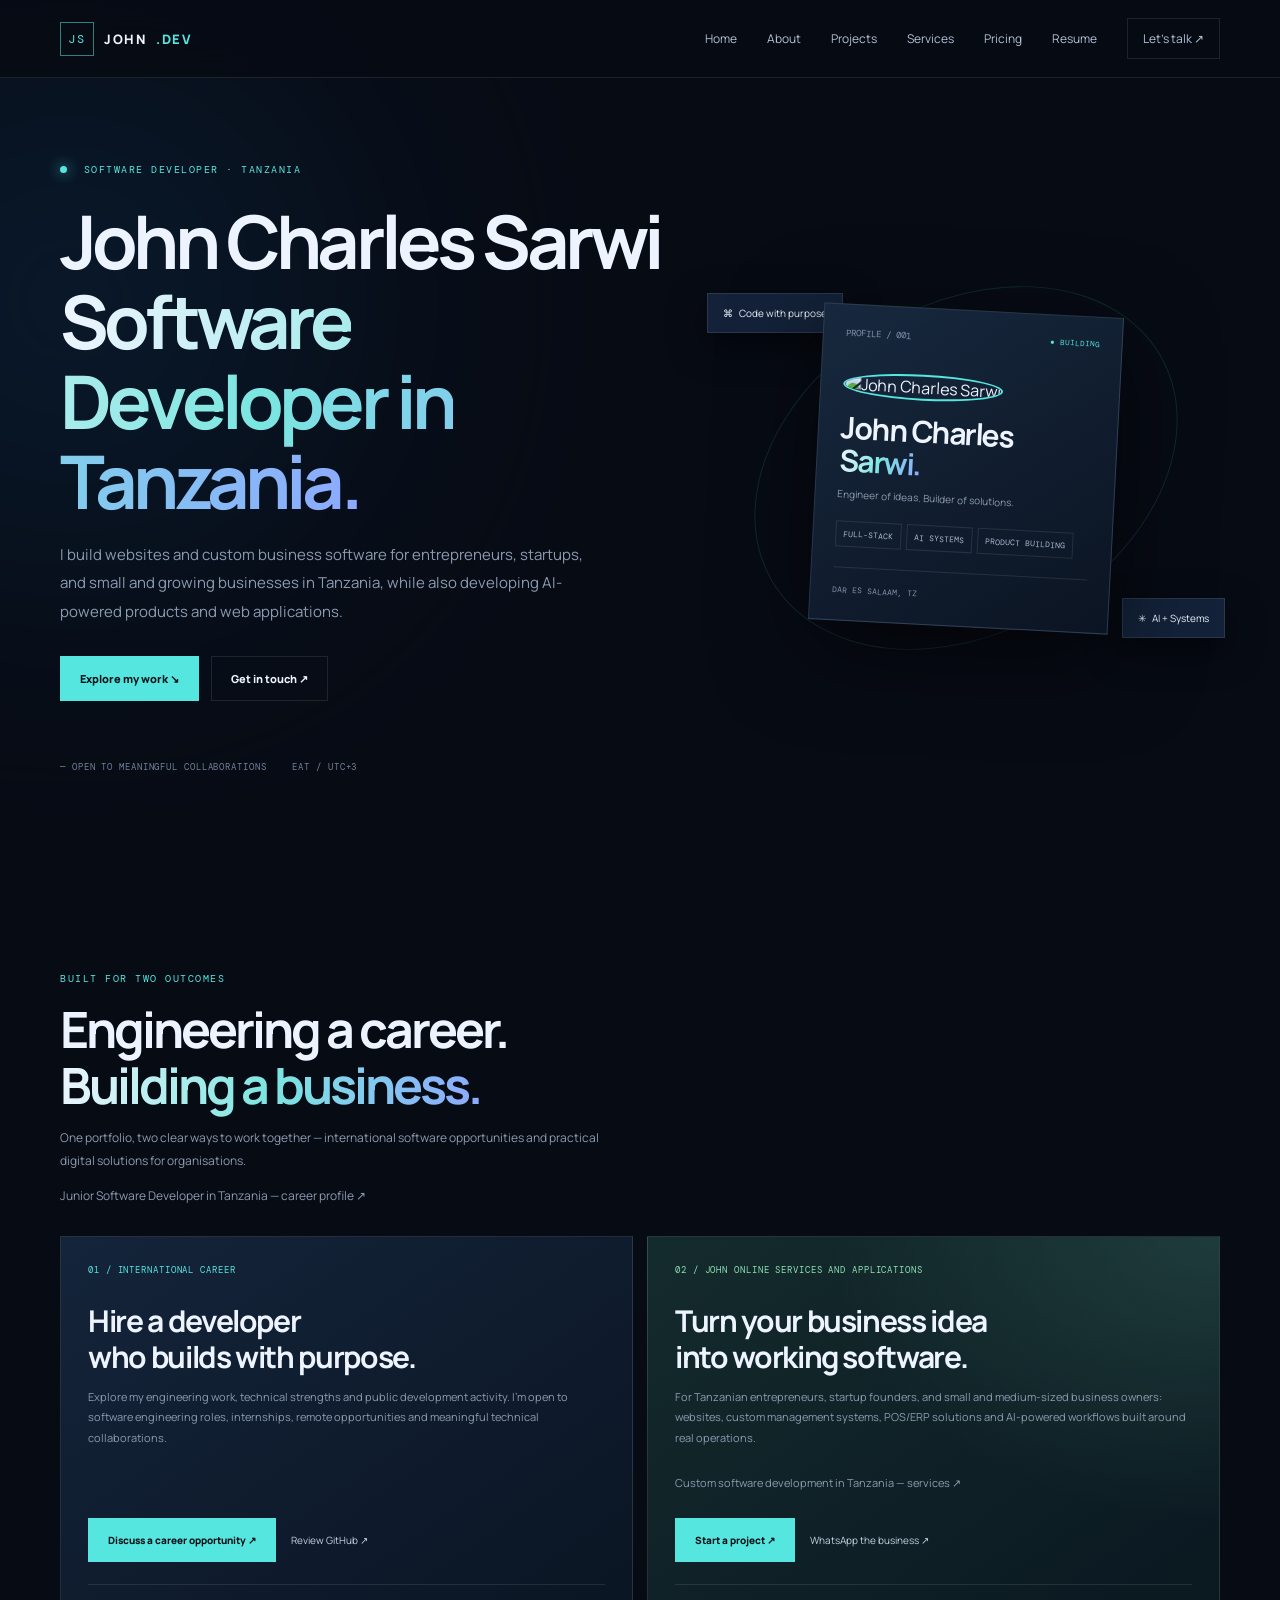
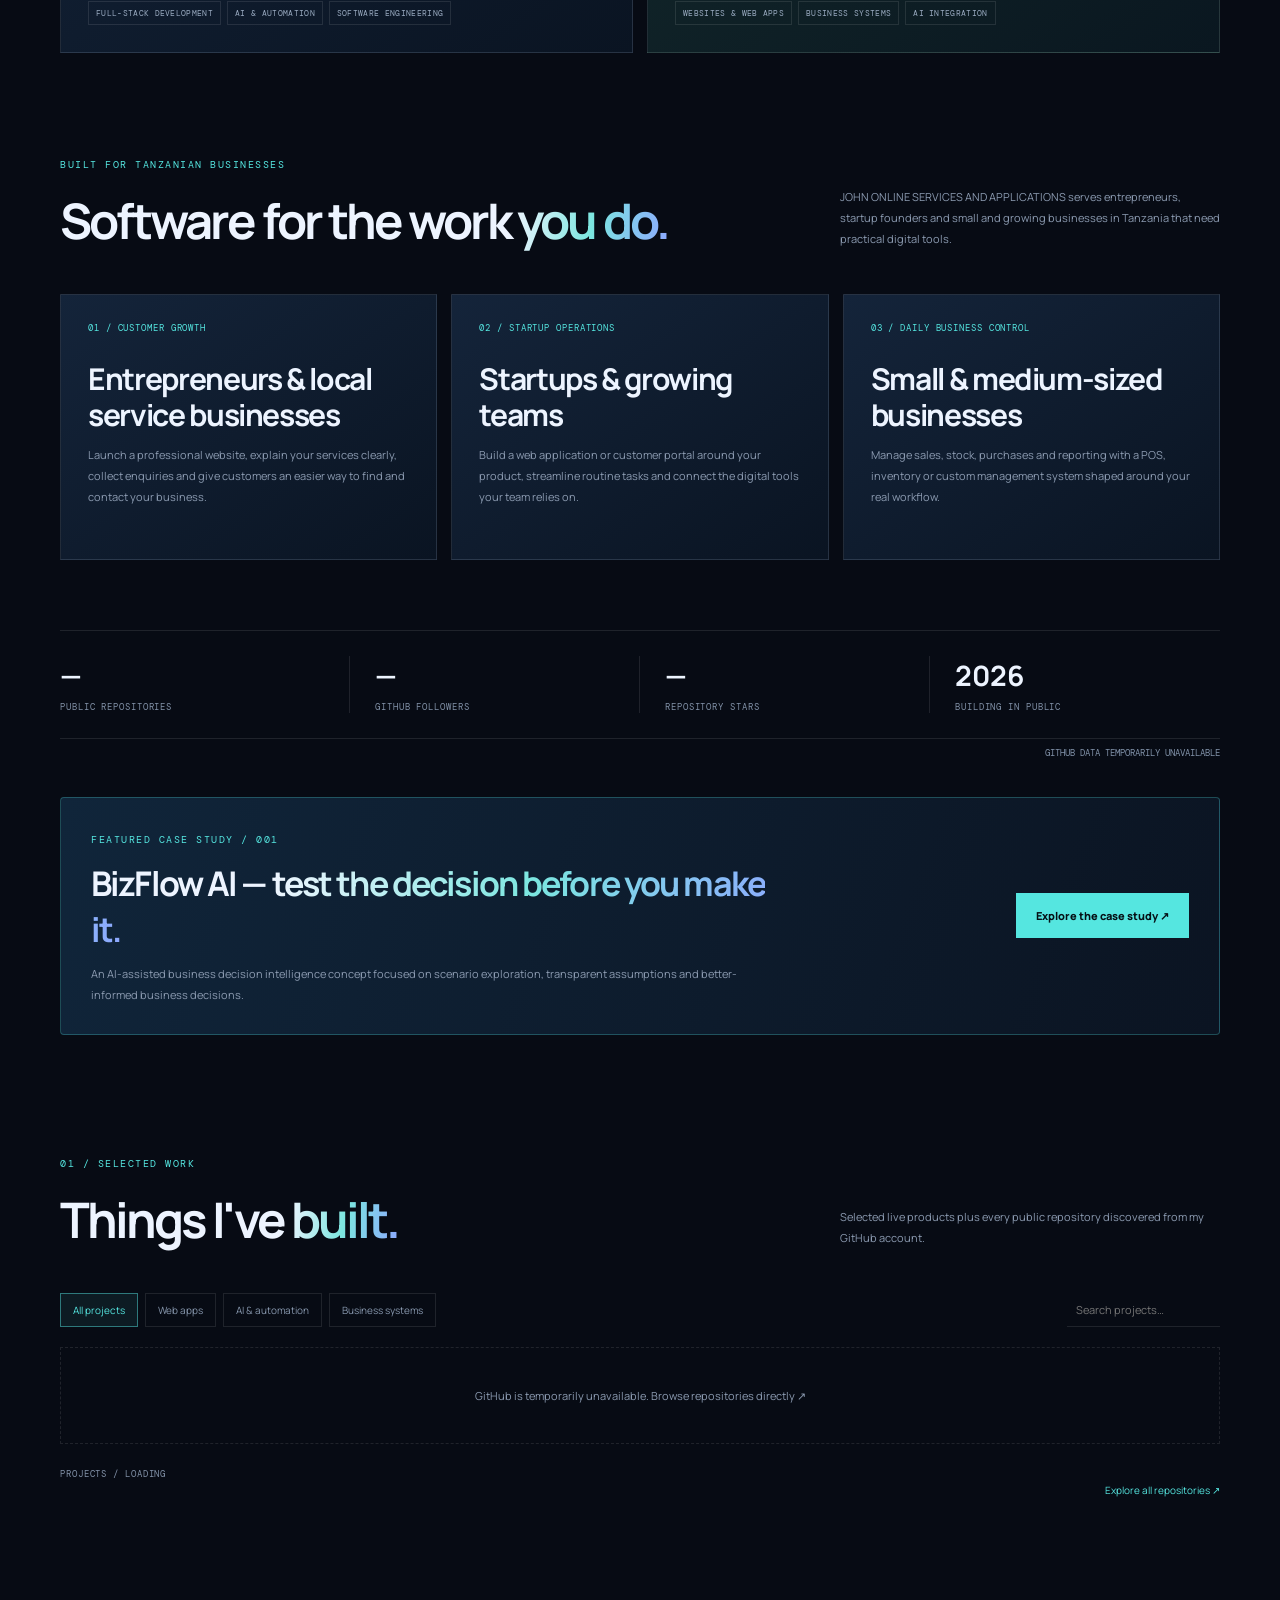
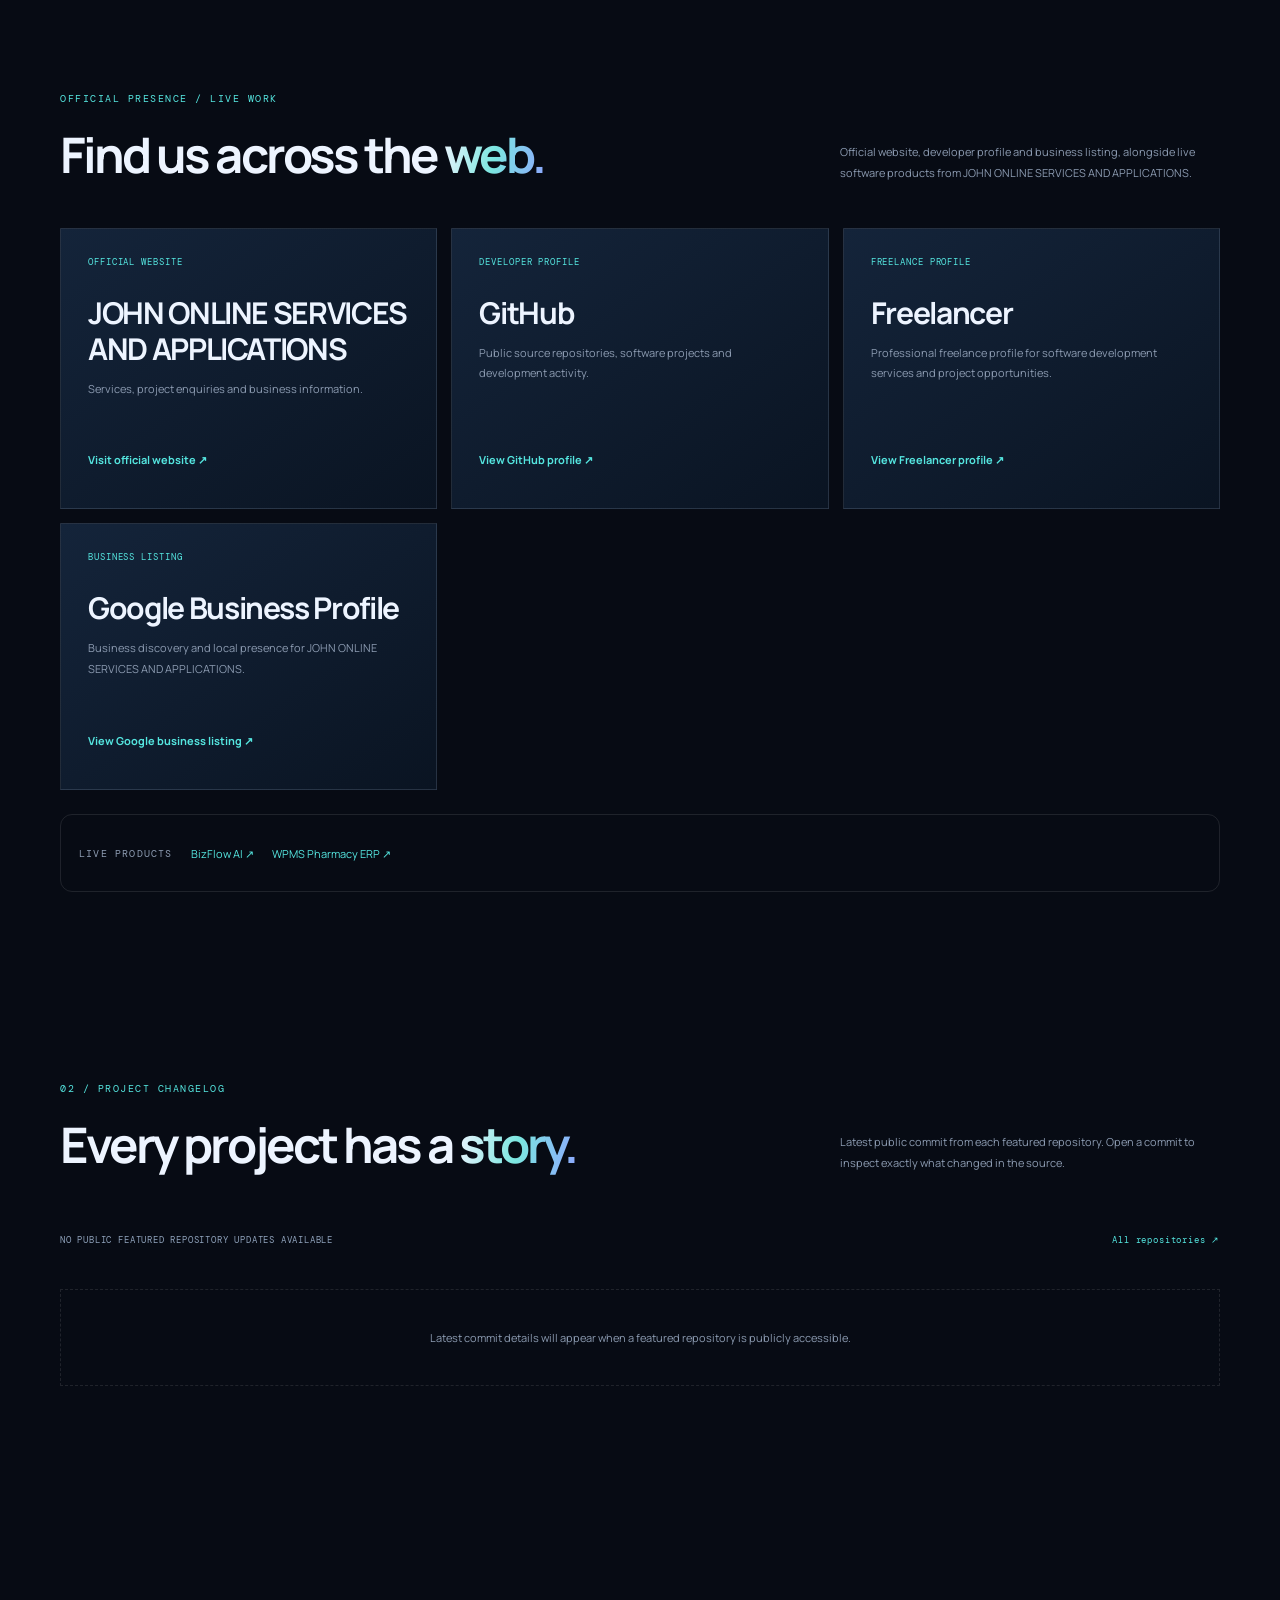
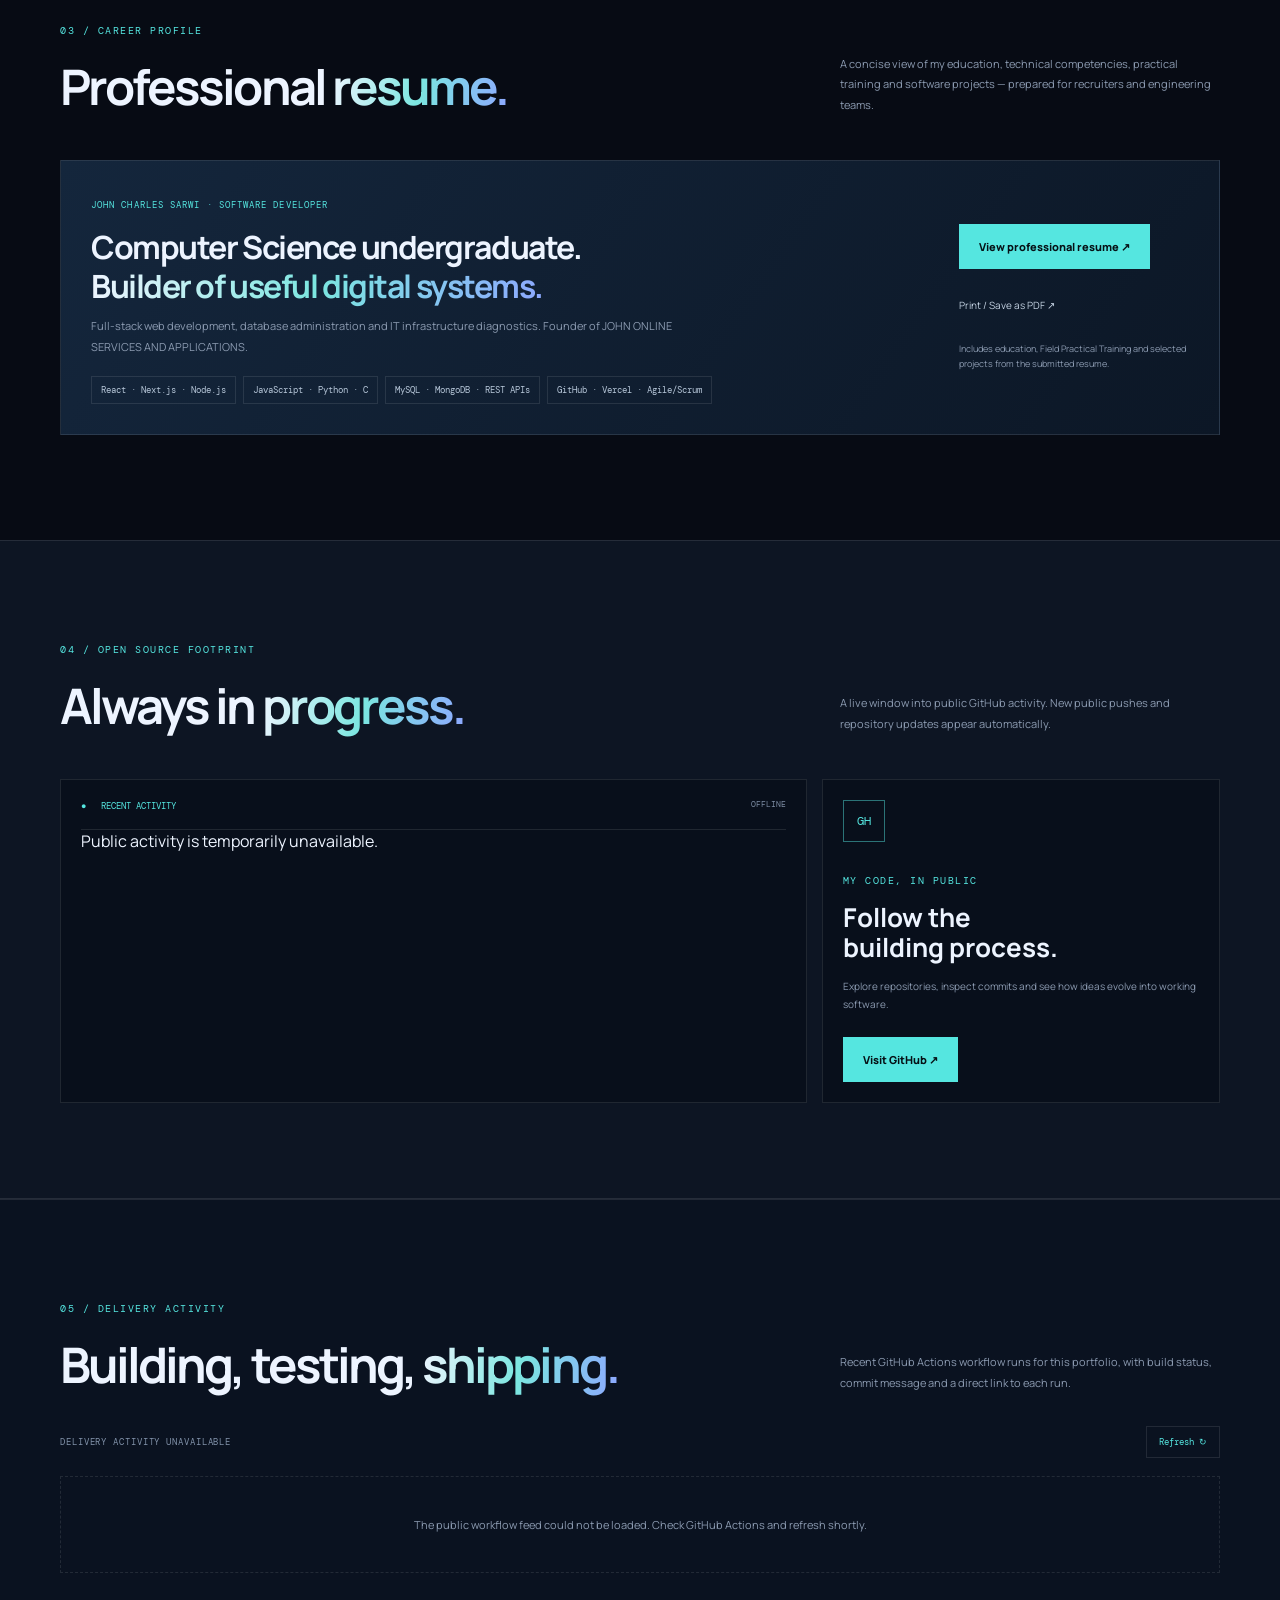
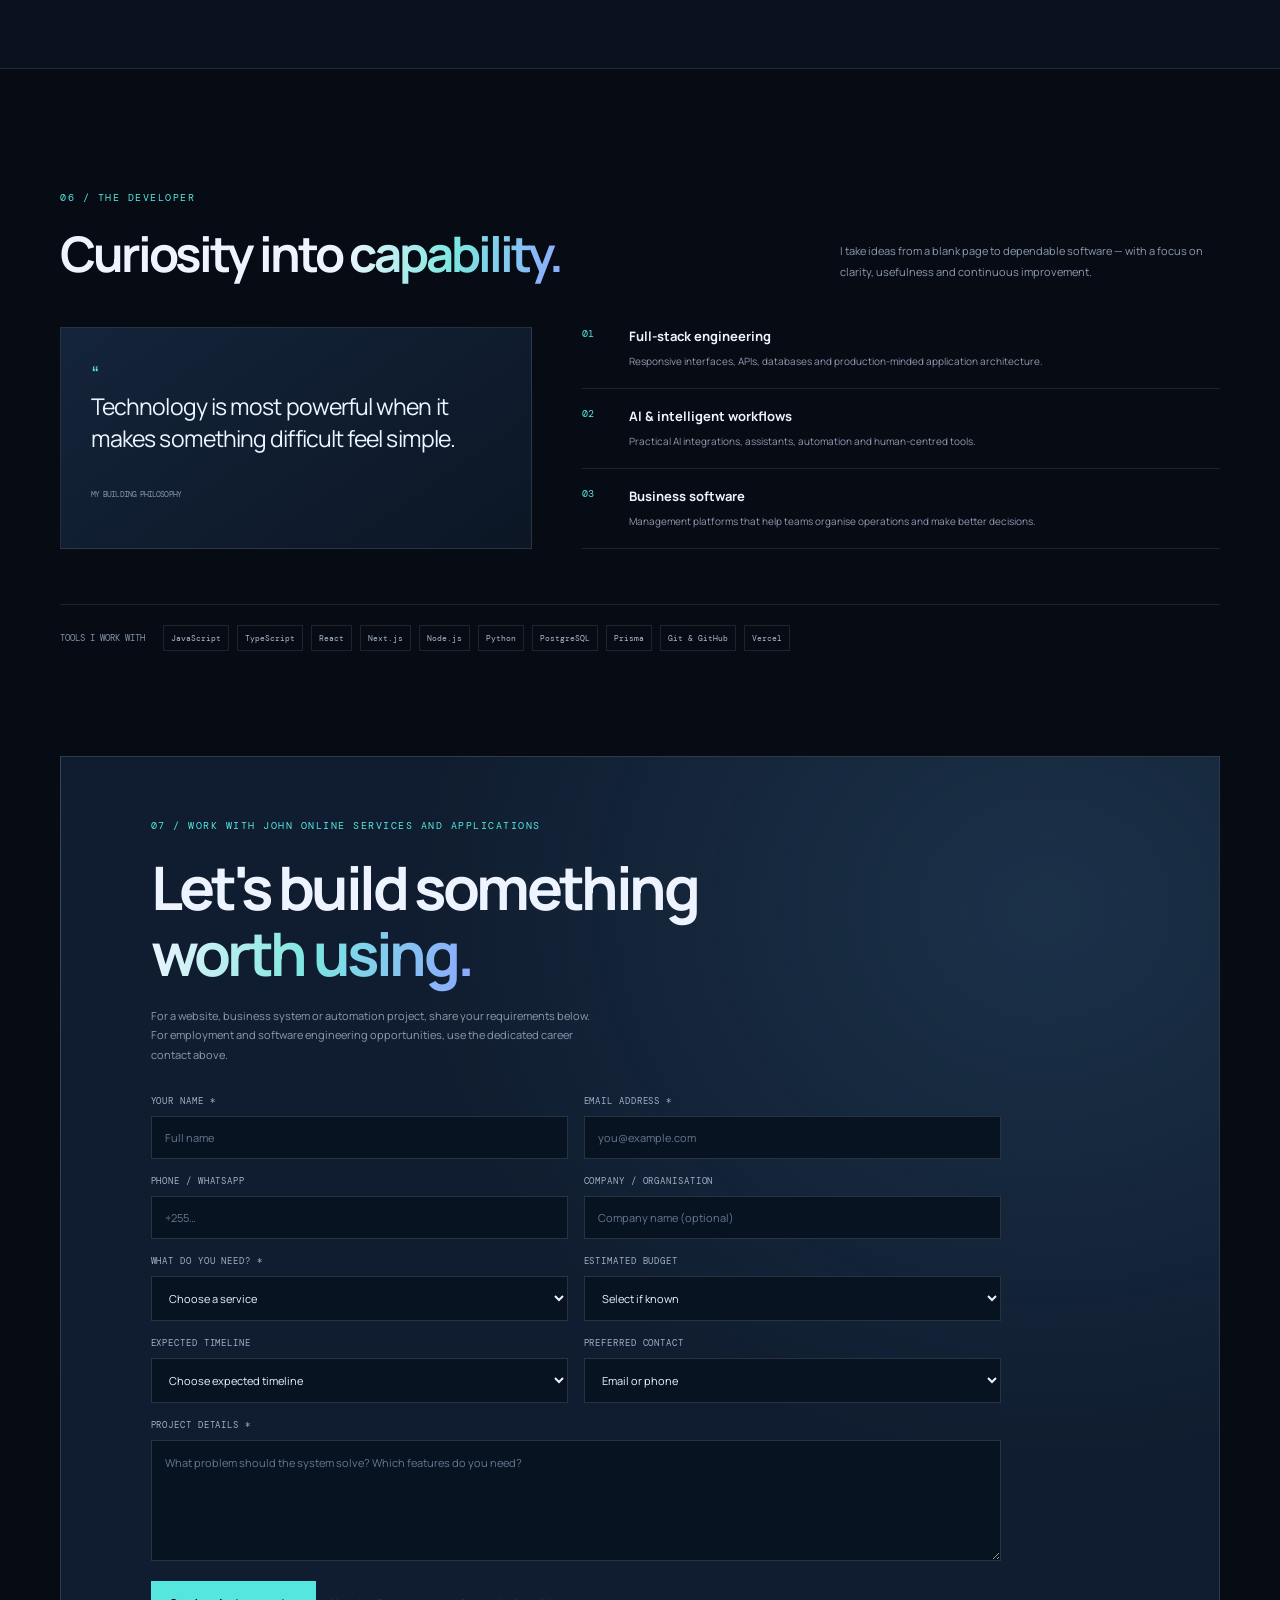
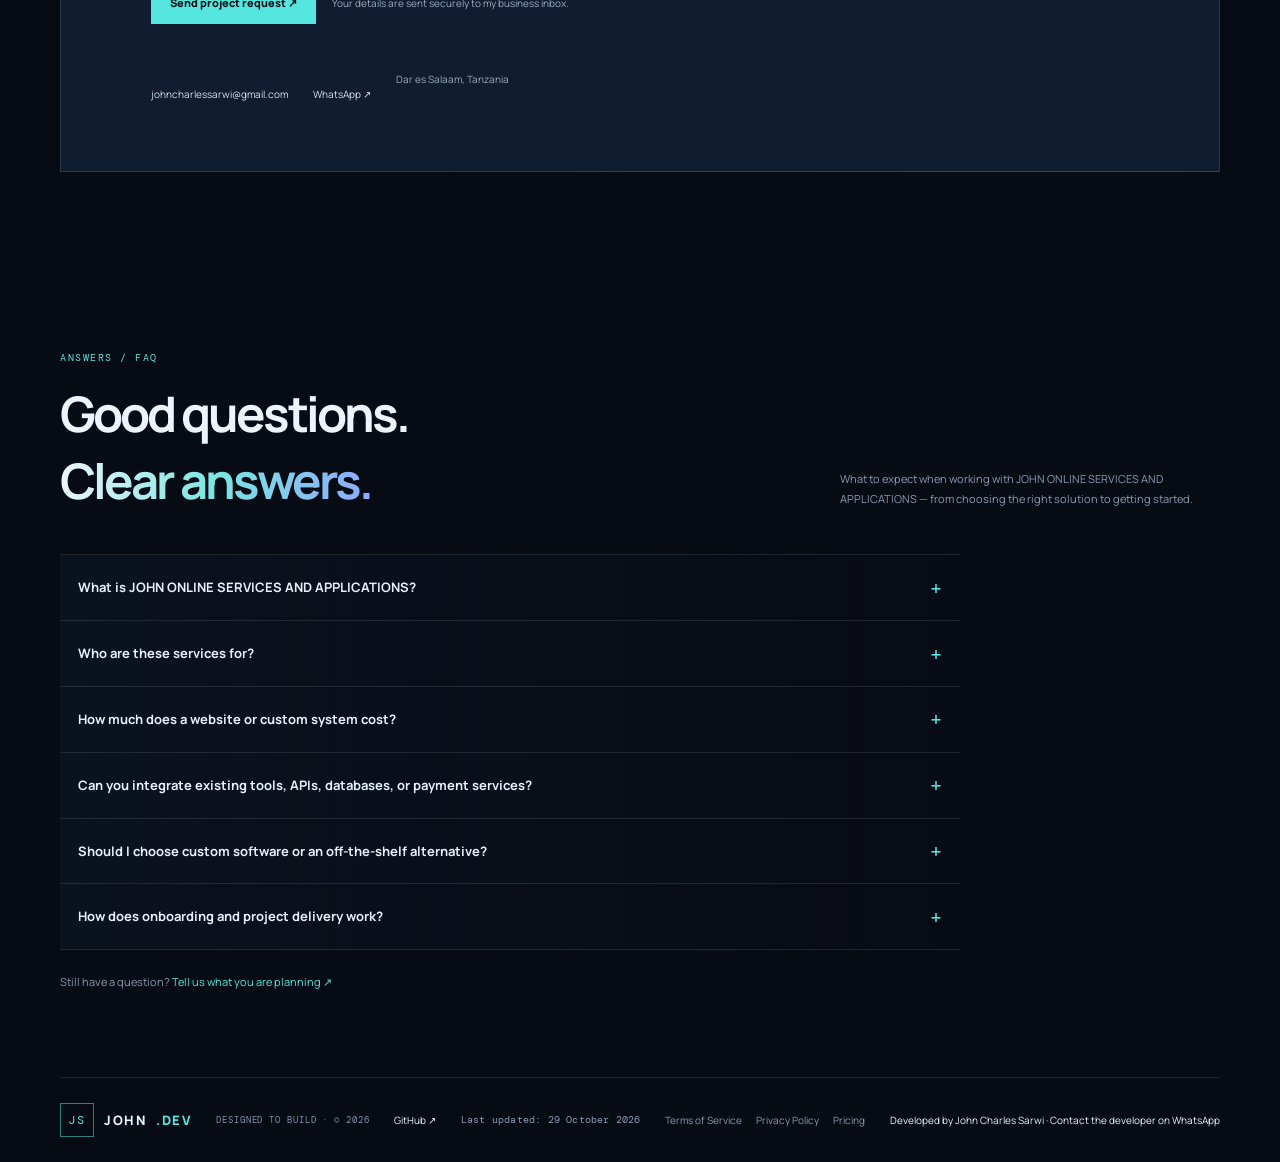
==== commit 077da0b4: "feat: add developer credit and direct WhatsApp contact" ====
--- a/index.html
+++ b/index.html
@@ -133,7 +133,7 @@
 </div></section>
 <section class="section wrap buyer-use-cases" id="business-use-cases"><div class="heading"><div><label>BUILT FOR TANZANIAN BUSINESSES</label><h2>Software for the work <em>you do.</em></h2></div><p>JOHN ONLINE SERVICES AND APPLICATIONS serves entrepreneurs, startup founders and small and growing businesses in Tanzania that need practical digital tools.</p></div><div class="path-grid"><article class="path-card"><div class="path-index">01 / CUSTOMER GROWTH</div><h3>Entrepreneurs & local service businesses</h3><p>Launch a professional website, explain your services clearly, collect enquiries and give customers an easier way to find and contact your business.</p></article><article class="path-card"><div class="path-index">02 / STARTUP OPERATIONS</div><h3>Startups & growing teams</h3><p>Build a web application or customer portal around your product, streamline routine tasks and connect the digital tools your team relies on.</p></article><article class="path-card"><div class="path-index">03 / DAILY BUSINESS CONTROL</div><h3>Small & medium-sized businesses</h3><p>Manage sales, stock, purchases and reporting with a POS, inventory or custom management system shaped around your real workflow.</p></article></div></section><section class="stats wrap"><div><b id="repos">—</b><small>PUBLIC REPOSITORIES</small></div><div><b id="followers">—</b><small>GITHUB FOLLOWERS</small></div><div><b id="stars">—</b><small>REPOSITORY STARS</small></div><div><b>2026</b><small>BUILDING IN PUBLIC</small></div><p id="sync">Connecting to GitHub…</p></section>
 <section class="featured-case wrap" aria-label="Featured project case study"><div><label>FEATURED CASE STUDY / 001</label><h2>BizFlow AI — <em>test the decision before you make it.</em></h2><p>An AI-assisted business decision intelligence concept focused on scenario exploration, transparent assumptions and better-informed business decisions.</p></div><a class="primary" href="./bizflow-ai.html">Explore the case study ↗</a></section>
-<section class="section wrap" id="work"><div class="heading"><div><label>01 / SELECTED WORK</label><h2>Things I've <em>built.</em></h2></div><p>Selected live products plus every public repository discovered from my GitHub account.</p></div><div class="toolbar"><div id="filters"><button class="active" data-filter="all">All projects</button><button data-filter="web">Web apps</button><button data-filter="ai">AI & automation</button><button data-filter="systems">Business systems</button></div><input id="search" placeholder="Search projects…" aria-label="Search projects"></div><div id="projects" class="projects"><div class="loading">Loading projects from GitHub…</div></div><div class="foot"><small id="count">PROJECTS / LOADING</small><a href="https://github.com/johncharlessarwi-dot?tab=repositories" target="_blank" rel="noreferrer">Explore all repositories ↗</a></div></section>
+<section class="section wrap" id="work"><div class="heading"><div><label>01 / SELECTED WORK</label><h2>Things I've <em>built.</em></h2></div><p>Selected live products plus every public repository discovered from my GitHub account.</p></div><div class="toolbar"><div id="filters"><button class="active" data-filter="all">All projects</button><button data-filter="web">Web apps</button><button data-filter="ai">AI & automation</button><button data-filter="systems">Business systems</button></div><input id="search" placeholder="Search projects…" aria-label="Search projects"></div><div id="projects" class="projects"><div class="loading">Loading projects from GitHub…</div></div><button id="projects-more" class="projects-more" type="button" hidden>Show all projects</button><div class="foot"><small id="count">PROJECTS / LOADING</small><a href="https://github.com/johncharlessarwi-dot?tab=repositories" target="_blank" rel="noreferrer">Explore all repositories ↗</a></div></section>
 <section class="section wrap official-presence" id="official-presence"><div class="heading"><div><label>OFFICIAL PRESENCE / LIVE WORK</label><h2>Find us across the <em>web.</em></h2></div><p>Official website, developer profile and business listing, alongside live software products from JOHN ONLINE SERVICES AND APPLICATIONS.</p></div><div class="path-grid"><article class="path-card"><div class="path-index">OFFICIAL WEBSITE</div><h3>JOHN ONLINE SERVICES AND APPLICATIONS</h3><p>Services, project enquiries and business information.</p><a href="https://john-charles-sarwi-portfolio.vercel.app/" rel="me">Visit official website ↗</a></article><article class="path-card"><div class="path-index">DEVELOPER PROFILE</div><h3>GitHub</h3><p>Public source repositories, software projects and development activity.</p><a href="https://github.com/johncharlessarwi-dot" target="_blank" rel="me noopener noreferrer">View GitHub profile ↗</a></article><article class="path-card"><div class="path-index">FREELANCE PROFILE</div><h3>Freelancer</h3><p>Professional freelance profile for software development services and project opportunities.</p><a href="https://www.freelancer.in/u/johnsarwi0002" target="_blank" rel="me noopener noreferrer">View Freelancer profile ↗</a></article><article class="path-card"><div class="path-index">BUSINESS LISTING</div><h3>Google Business Profile</h3><p>Business discovery and local presence for JOHN ONLINE SERVICES AND APPLICATIONS.</p><a href="https://www.google.com/maps/search/?api=1&query=John%20Online%20Services%20%26%20Applications&query_place_id=ChIJe70pvuPZORgRhiDtPHcePhY" target="_blank" rel="noopener noreferrer">View Google business listing ↗</a></article></div><div class="presence-products"><span>LIVE PRODUCTS</span><a href="https://bizflow-ai-xi.vercel.app/" target="_blank" rel="noopener noreferrer">BizFlow AI ↗</a><a href="https://wpms-ten.vercel.app/" target="_blank" rel="noopener noreferrer">WPMS Pharmacy ERP ↗</a></div></section><section class="section wrap" id="changelog"><div class="heading"><div><label>02 / PROJECT CHANGELOG</label><h2>Every project has a <em>story.</em></h2></div><p>Latest public commit from each featured repository. Open a commit to inspect exactly what changed in the source.</p></div><div class="updates-toolbar"><span id="project-updates-status">LOADING PROJECT CHANGELOG…</span><a href="https://github.com/johncharlessarwi-dot?tab=repositories" target="_blank" rel="noreferrer">All repositories ↗</a></div><div id="project-updates" class="project-updates-list"><div class="loading">Loading latest project commits…</div></div></section>
 <section class="section wrap resume-center" id="resume"><div class="heading"><div><label>03 / CAREER PROFILE</label><h2>Professional <em>resume.</em></h2></div><p>A concise view of my education, technical competencies, practical training and software projects — prepared for recruiters and engineering teams.</p></div><div class="resume-preview"><div><span class="resume-kicker">JOHN CHARLES SARWI · SOFTWARE DEVELOPER</span><h3>Computer Science undergraduate.<br><em>Builder of useful digital systems.</em></h3><p>Full-stack web development, database administration and IT infrastructure diagnostics. Founder of JOHN ONLINE SERVICES AND APPLICATIONS.</p><div class="resume-highlights"><span>React · Next.js · Node.js</span><span>JavaScript · Python · C</span><span>MySQL · MongoDB · REST APIs</span><span>GitHub · Vercel · Agile/Scrum</span></div></div><div class="resume-links"><a class="primary" href="./resume.html">View professional resume ↗</a><a href="./resume.html">Print / Save as PDF ↗</a><small>Includes education, Field Practical Training and selected projects from the submitted resume.</small></div></div></section>
 <section class="band" id="activity"><div class="wrap"><div class="heading"><div><label>04 / OPEN SOURCE FOOTPRINT</label><h2>Always in <em>progress.</em></h2></div><p>A live window into public GitHub activity. New public pushes and repository updates appear automatically.</p></div><div class="activitygrid"><div class="activity"><div class="panelhead">● &nbsp; RECENT ACTIVITY <small id="activitytime">SYNCING</small></div><div id="events">Fetching recent public activity…</div></div><aside><div class="gh">GH</div><label>MY CODE, IN PUBLIC</label><h3>Follow the<br>building process.</h3><p>Explore repositories, inspect commits and see how ideas evolve into working software.</p><a class="primary" href="https://github.com/johncharlessarwi-dot" target="_blank" rel="noreferrer">Visit GitHub ↗</a></aside></div></div></section>
@@ -154,4 +154,7 @@
 </section>
 </main>
 <dialog id="case-study-dialog" class="case-study-dialog" aria-labelledby="case-study-title"><div class="case-study-head"><span id="case-study-category">PROJECT OVERVIEW</span><button id="case-study-close" type="button" aria-label="Close project overview">✕</button></div><h2 id="case-study-title">Project title</h2><p id="case-study-summary" class="case-study-summary"></p><div class="case-study-detail"><label>PROJECT REPOSITORY</label><p id="case-study-repository"></p><label>TECHNOLOGIES & AREAS</label><div id="case-study-tags" class="case-study-tags"></div><p id="case-study-updated" class="case-study-updated"></p></div><div id="case-study-links" class="case-study-links"></div><p class="case-study-disclaimer">Project details are based on the public repository profile. Visit the source or live project for the latest implementation and capabilities.</p></dialog>
-<footer class="wrap"><a class="brand" href="#home"><b>JS</b> JOHN<span>.DEV</span></a><small>DESIGNED TO BUILD · © <span id="year">2026</span></small><a href="https://github.com/johncharlessarwi-dot" target="_blank" rel="noreferrer">GitHub ↗</a><small class="last-updated">Last updated: 29 October 2026</small><div class="footer-legal"><a href="./terms.html">Terms of Service</a><a href="./privacy.html">Privacy Policy</a><a href="./pricing.html">Pricing</a></div></footer><script src="./navigation.js" defer></script><script src="./app.js" defer></script><script src="./analytics.js" defer></script></body></html>+<footer class="wrap"><a class="brand" href="#home"><b>JS</b> JOHN<span>.DEV</span></a><small>DESIGNED TO BUILD · © <span id="year">2026</span></small><a href="https://github.com/johncharlessarwi-dot" target="_blank" rel="noreferrer">GitHub ↗</a><small class="last-updated">Last updated: 29 October 2026</small><div class="footer-legal"><a href="./terms.html">Terms of Service</a><a href="./privacy.html">Privacy Policy</a><a href="./pricing.html">Pricing</a></div><p align="center">
+  Developed by John Charles Sarwi · <a href="https://wa.me/255698170989">Contact the developer on WhatsApp</a>
+</p>
+</footer><script src="./navigation.js" defer></script><script src="./app.js" defer></script><script src="./analytics.js" defer></script></body></html>
--- a/styles.css
+++ b/styles.css
@@ -221,3 +221,19 @@
   display:inline-flex;
   align-items:center;
 }
+
+
+/* Keep the initial project catalogue light without hiding any repositories. */
+.projects-more{
+  display:block;
+  margin:22px auto 0;
+  min-height:44px;
+  padding:12px 20px;
+  border:1px solid var(--line);
+  background:#55e6e00d;
+  color:var(--cyan);
+  font:10px var(--mono);
+  cursor:pointer;
+}
+.projects-more:hover{border-color:#55e6e088;background:#55e6e018}
+.projects-more[hidden]{display:none}
